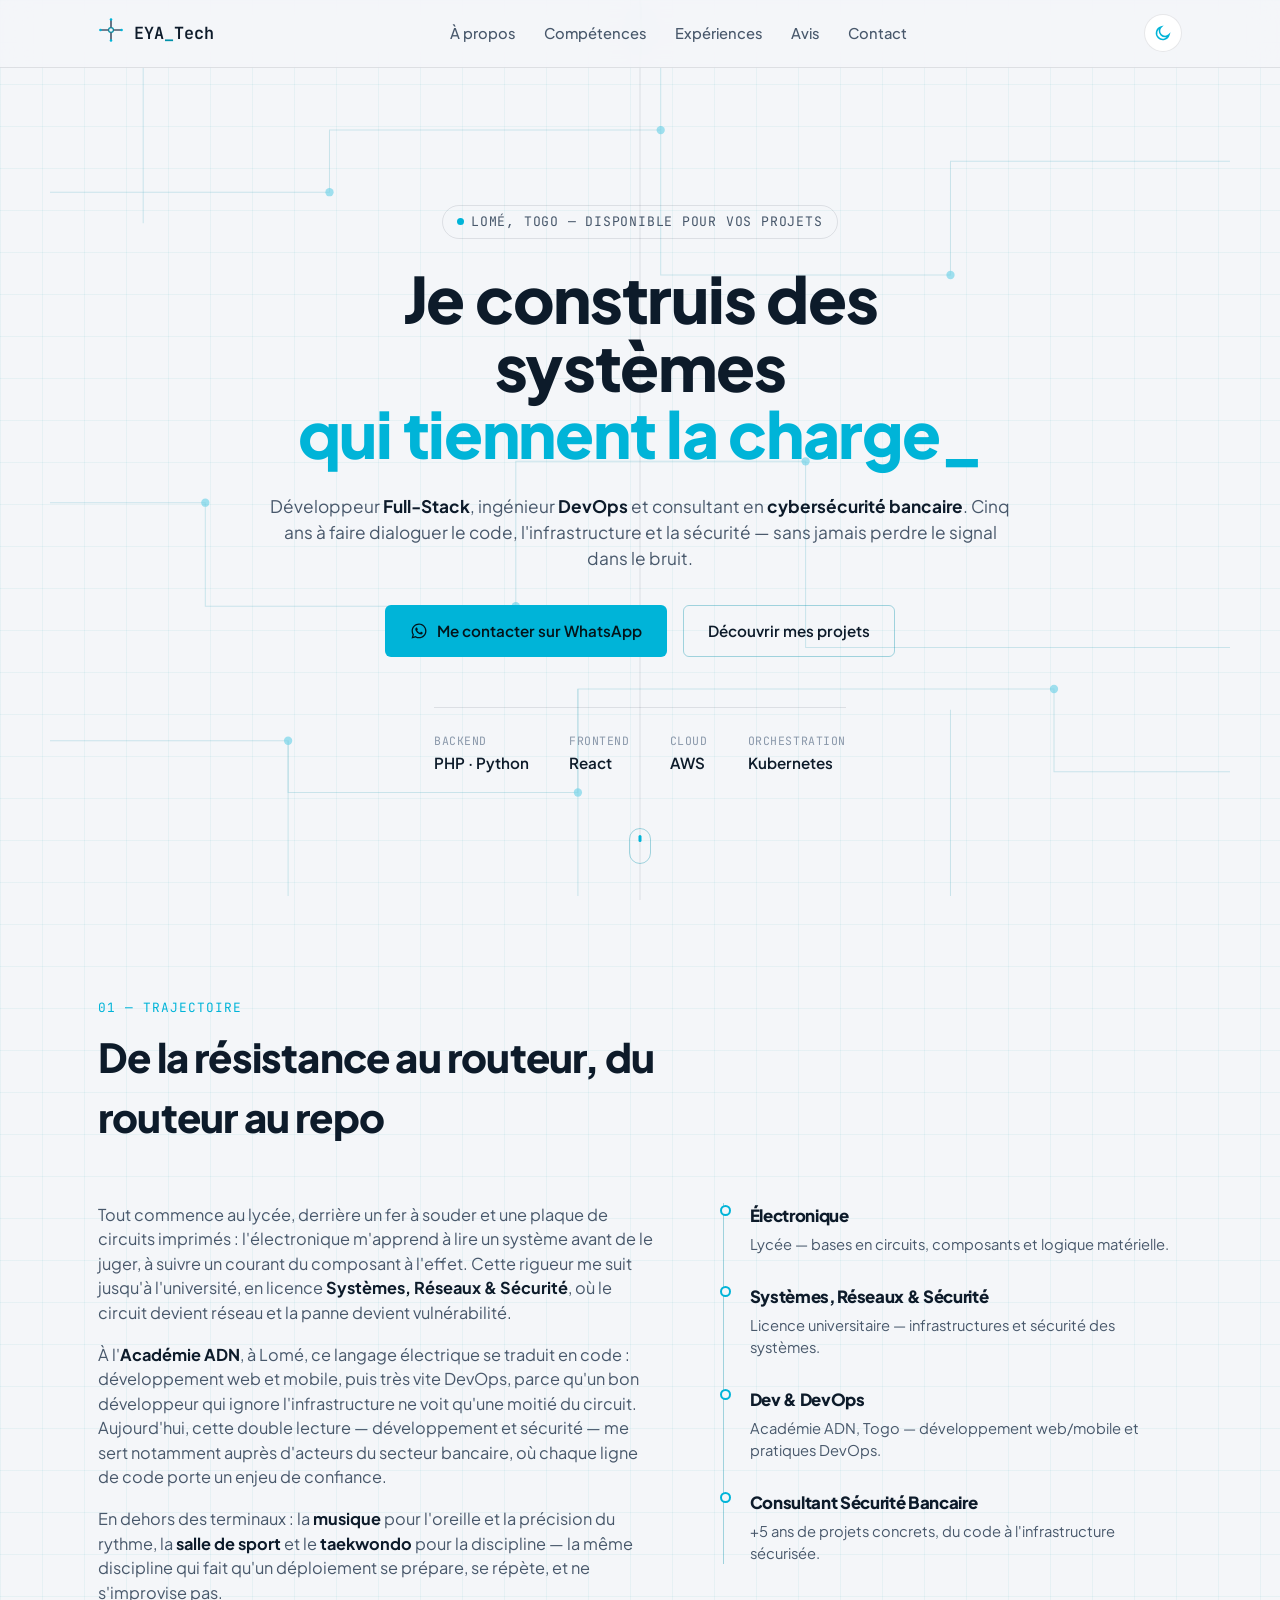
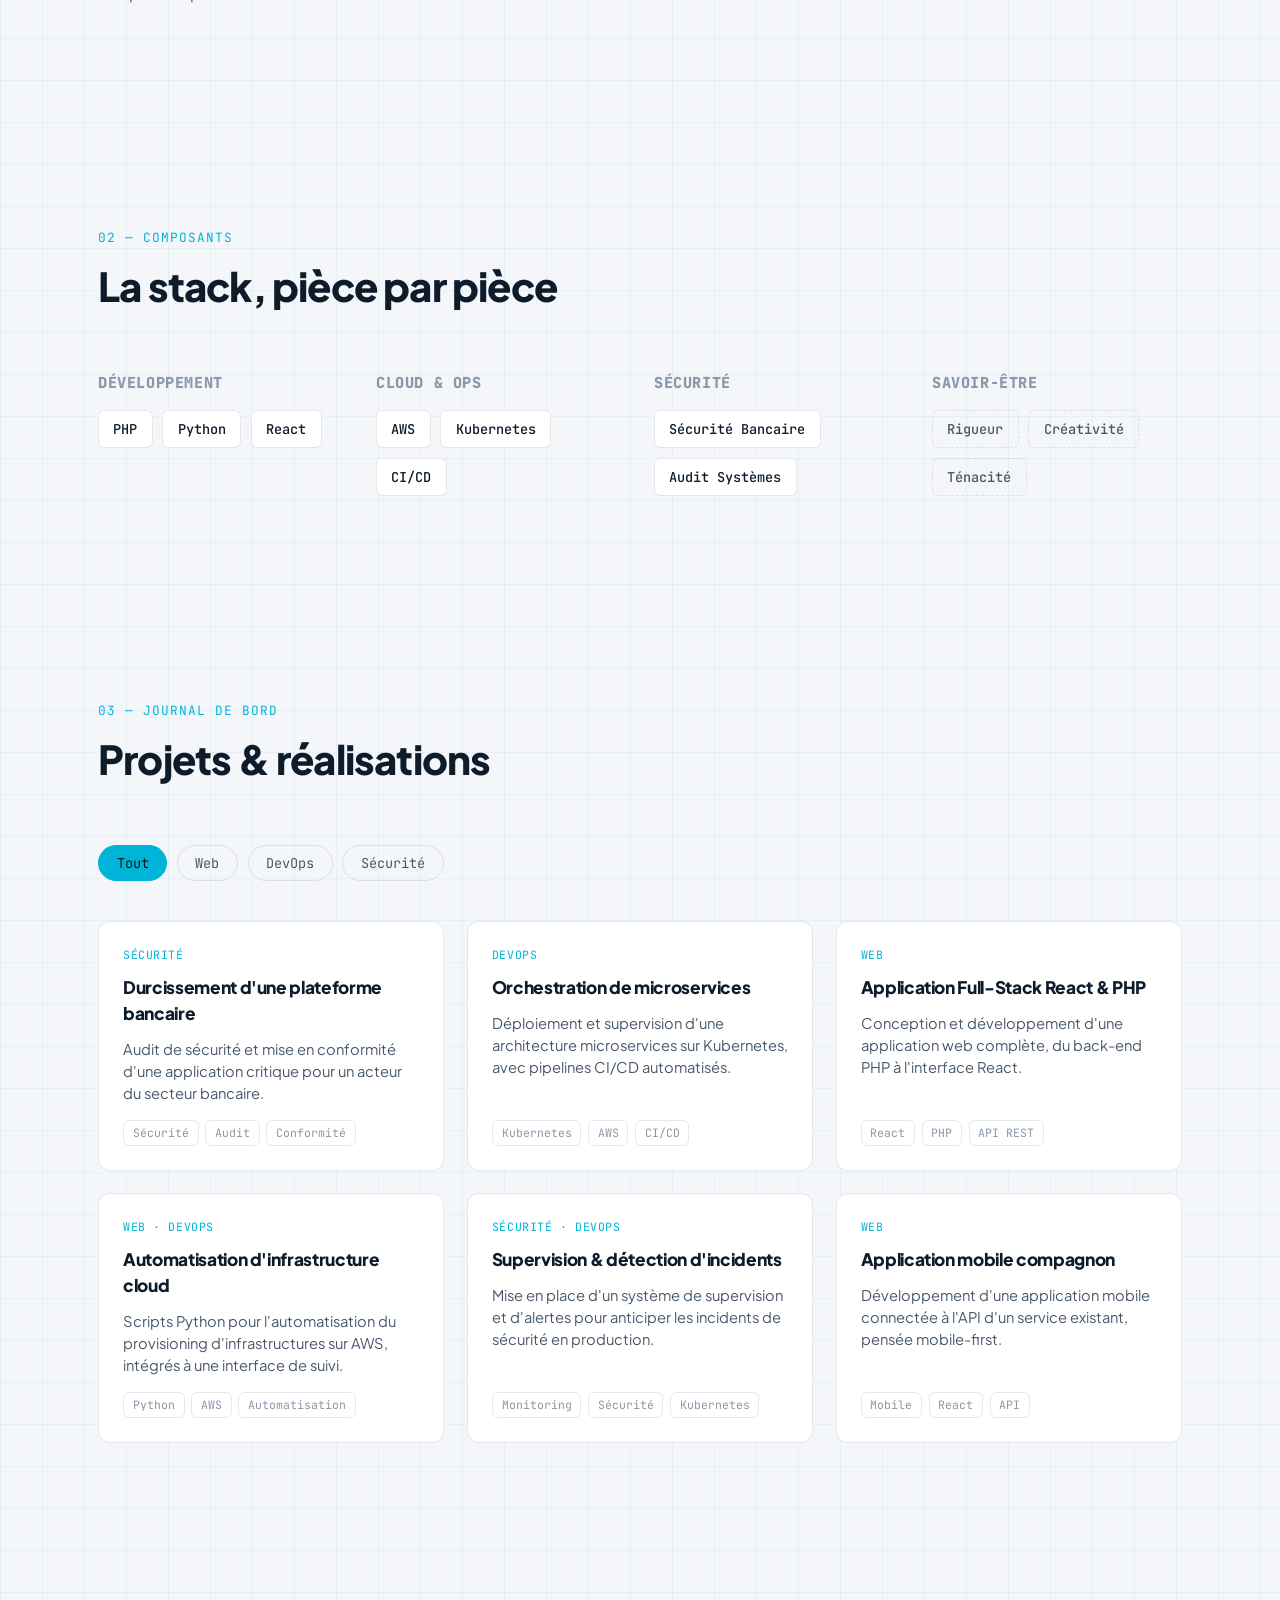
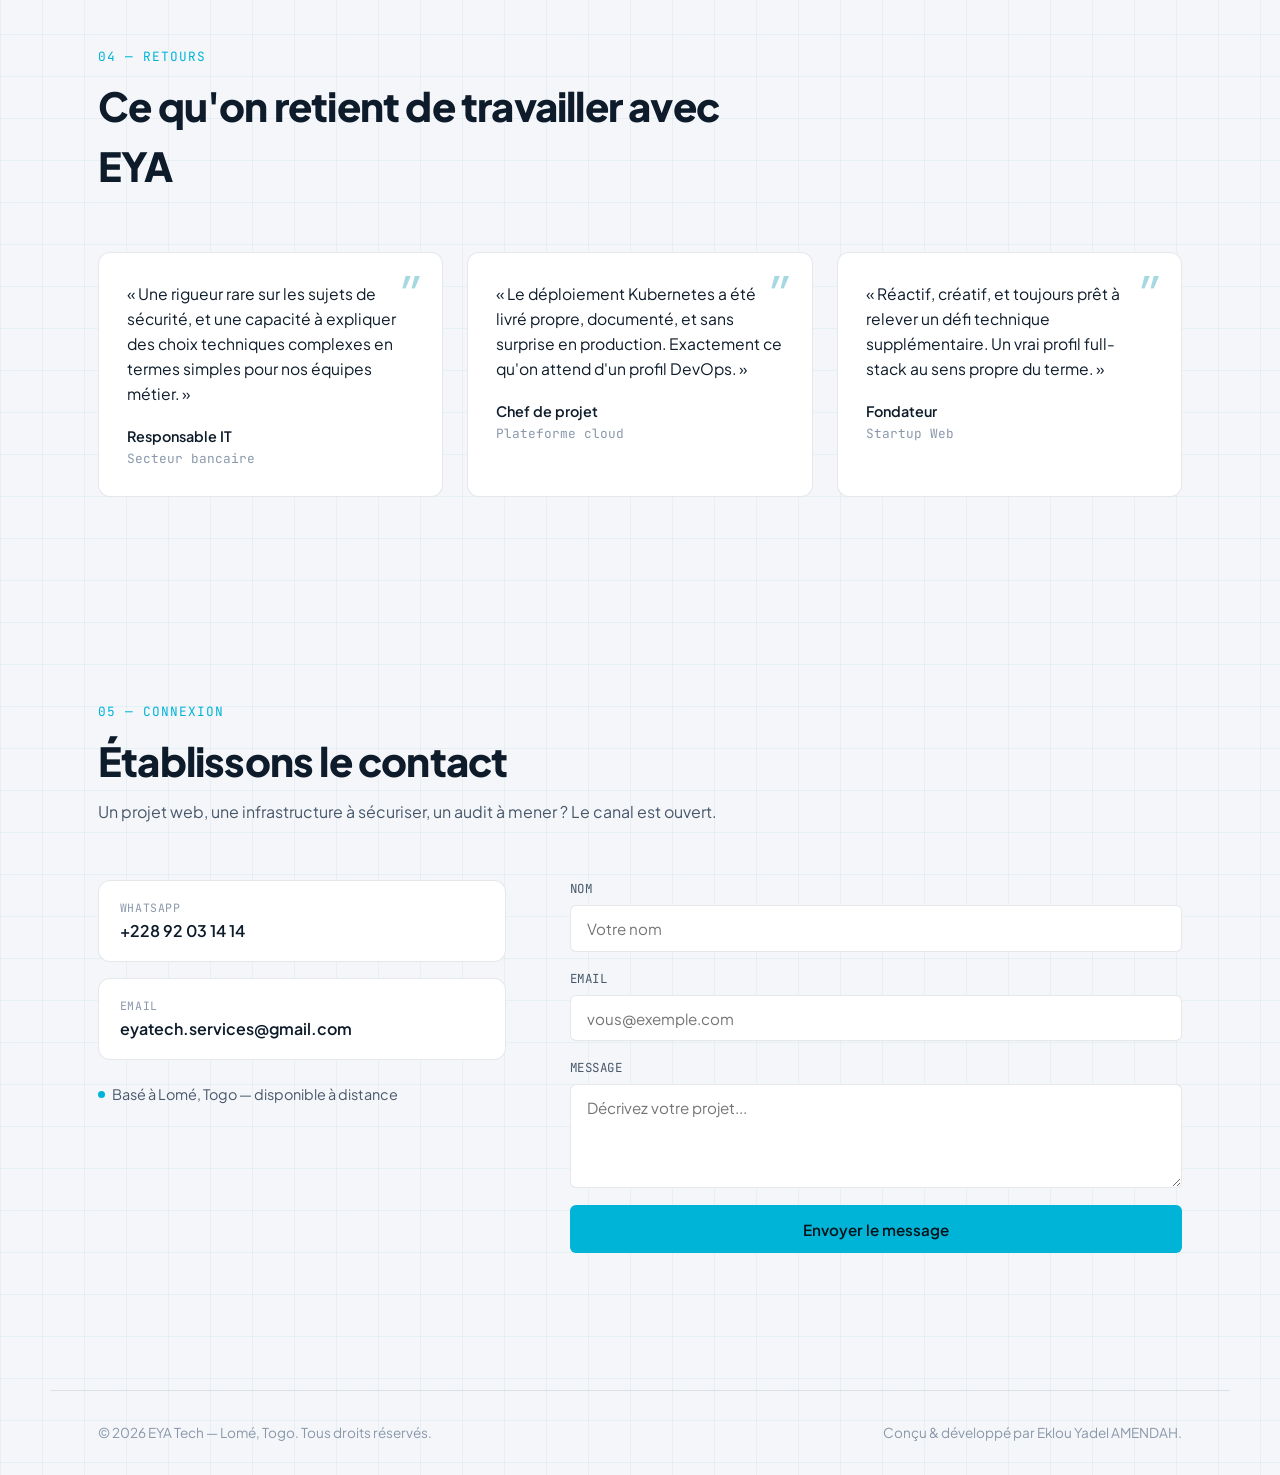
==== index.html @ 889423e0 "Add files via upload" ====
<!DOCTYPE html>
<html lang="fr">
<head>
<meta charset="UTF-8">
<meta name="viewport" content="width=device-width, initial-scale=1.0">
<title>EYA Tech — Eklou Yadel AMENDAH | Full-Stack, DevOps &amp; Cybersécurité</title>
<meta name="description" content="Portfolio d'Eklou Yadel AMENDAH (EYA Tech) — Développeur Full-Stack, ingénieur DevOps et consultant en cybersécurité bancaire basé à Lomé, Togo.">

<link rel="preconnect" href="https://fonts.googleapis.com">
<link rel="preconnect" href="https://fonts.gstatic.com" crossorigin>
<link href="https://fonts.googleapis.com/css2?family=Plus+Jakarta+Sans:wght@400;500;600;700;800&family=JetBrains+Mono:wght@400;500;600;700&display=swap" rel="stylesheet">

<link rel="stylesheet" href="style.css">
</head>
<body data-theme="dark">

<!-- Circuit trace spine that runs behind the whole page -->
<div class="pcb-spine" aria-hidden="true">
  <svg class="pcb-spine__svg" viewBox="0 0 100 4000" preserveAspectRatio="none">
    <path class="pcb-spine__path" d="M50,0 L50,4000" />
  </svg>
</div>

<header class="site-header" id="top">
  <div class="header-inner">
    <a href="#top" class="logo">
      <span class="logo__mark" aria-hidden="true">
        <svg viewBox="0 0 32 32" fill="none">
          <circle cx="16" cy="16" r="3" class="logo__pad"/>
          <path d="M16 3 V13 M16 19 V29 M3 16 H13 M19 16 H29" class="logo__trace" stroke-width="2"/>
          <circle cx="16" cy="3" r="1.6" class="logo__node"/>
          <circle cx="16" cy="29" r="1.6" class="logo__node"/>
          <circle cx="3" cy="16" r="1.6" class="logo__node"/>
          <circle cx="29" cy="16" r="1.6" class="logo__node"/>
        </svg>
      </span>
      <span class="logo__text">EYA<span class="logo__text--accent">_</span>Tech</span>
    </a>

    <nav class="main-nav" id="main-nav">
      <a href="#about" data-nav>À propos</a>
      <a href="#skills" data-nav>Compétences</a>
      <a href="#experience" data-nav>Expériences</a>
      <a href="#testimonials" data-nav>Avis</a>
      <a href="#contact" data-nav>Contact</a>
    </nav>

    <div class="header-actions">
      <button class="theme-toggle" id="theme-toggle" type="button" aria-label="Basculer le thème clair/sombre">
        <svg class="icon-sun" viewBox="0 0 24 24" fill="none" stroke="currentColor" stroke-width="2">
          <circle cx="12" cy="12" r="4.2"/>
          <path d="M12 2v3M12 19v3M4.2 4.2l2.1 2.1M17.7 17.7l2.1 2.1M2 12h3M19 12h3M4.2 19.8l2.1-2.1M17.7 6.3l2.1-2.1"/>
        </svg>
        <svg class="icon-moon" viewBox="0 0 24 24" fill="none" stroke="currentColor" stroke-width="2">
          <path d="M20 14.5A8.5 8.5 0 1 1 9.5 4a7 7 0 0 0 10.5 10.5Z"/>
        </svg>
      </button>
      <button class="nav-toggle" id="nav-toggle" type="button" aria-label="Ouvrir le menu" aria-expanded="false">
        <span></span><span></span><span></span>
      </button>
    </div>
  </div>
</header>

<main>

  <!-- HERO -->
  <section class="hero">
    <div class="hero__bg" aria-hidden="true">
      <svg class="hero__circuit" viewBox="0 0 1200 800" preserveAspectRatio="xMidYMid slice">
        <g class="hero__circuit-lines">
          <path d="M0,120 H300 V60 H620 V200 H900 V90 H1200" />
          <path d="M0,420 H180 V520 H480 V380 H760 V560 H1200" />
          <path d="M0,650 H260 V700 H540 V600 H1000 V680 H1200" />
          <path d="M120,0 V150 M620,0 V60 M900,800 V620 M260,800 V650 M540,800 V600" />
        </g>
        <g class="hero__circuit-nodes">
          <circle cx="300" cy="120" r="4"/>
          <circle cx="620" cy="60" r="4"/>
          <circle cx="900" cy="200" r="4"/>
          <circle cx="180" cy="420" r="4"/>
          <circle cx="480" cy="520" r="4"/>
          <circle cx="760" cy="380" r="4"/>
          <circle cx="260" cy="650" r="4"/>
          <circle cx="540" cy="700" r="4"/>
          <circle cx="1000" cy="600" r="4"/>
        </g>
      </svg>
    </div>

    <div class="hero__content">
      <p class="hero__eyebrow"><span class="pulse-dot"></span>Lomé, Togo — Disponible pour vos projets</p>
      <h1 class="hero__title">
        Je construis des systèmes
        <span class="hero__title-line">qui tiennent la charge<span class="hero__caret">_</span></span>
      </h1>
      <p class="hero__subtitle">
        Développeur <strong>Full-Stack</strong>, ingénieur <strong>DevOps</strong> et consultant en
        <strong>cybersécurité bancaire</strong>. Cinq ans à faire dialoguer le code, l'infrastructure
        et la sécurité — sans jamais perdre le signal dans le bruit.
      </p>
      <div class="hero__cta">
        <a href="https://wa.me/22892031414" target="_blank" rel="noopener" class="btn btn--primary">
          <svg viewBox="0 0 24 24" fill="currentColor" class="btn__icon"><path d="M12.04 2C6.58 2 2.13 6.45 2.13 11.91c0 1.75.46 3.45 1.32 4.95L2 22l5.29-1.4a9.9 9.9 0 0 0 4.75 1.21h.01c5.46 0 9.9-4.45 9.9-9.9 0-2.65-1.03-5.13-2.9-7C17.18 3.03 14.7 2 12.04 2Zm0 18.06a8.2 8.2 0 0 1-4.17-1.14l-.3-.18-3.14.83.84-3.06-.2-.31a8.15 8.15 0 0 1-1.26-4.35c0-4.51 3.68-8.19 8.2-8.19 2.19 0 4.25.85 5.8 2.4a8.13 8.13 0 0 1 2.4 5.8c0 4.52-3.68 8.2-8.17 8.2Zm4.48-6.13c-.24-.12-1.45-.72-1.68-.8-.22-.08-.39-.12-.55.12-.16.24-.63.8-.78.97-.14.16-.28.18-.53.06-.24-.12-1.03-.38-1.96-1.21-.72-.65-1.21-1.44-1.35-1.68-.14-.24-.01-.37.11-.49.11-.11.24-.28.36-.42.12-.14.16-.24.24-.4.08-.16.04-.3-.02-.42-.06-.12-.55-1.33-.76-1.82-.2-.48-.4-.42-.55-.42-.14 0-.3-.02-.46-.02s-.42.06-.64.3c-.22.24-.85.83-.85 2.03 0 1.2.87 2.36.99 2.52.12.16 1.72 2.63 4.17 3.69.58.25 1.04.4 1.39.51.59.19 1.12.16 1.54.1.47-.07 1.45-.59 1.65-1.16.2-.57.2-1.06.14-1.16-.06-.1-.22-.16-.46-.28Z"/></svg>
          Me contacter sur WhatsApp
        </a>
        <a href="#experience" class="btn btn--ghost">Découvrir mes projets</a>
      </div>

      <dl class="hero__stack" aria-label="Stack technique principale">
        <div><dt>Backend</dt><dd>PHP · Python</dd></div>
        <div><dt>Frontend</dt><dd>React</dd></div>
        <div><dt>Cloud</dt><dd>AWS</dd></div>
        <div><dt>Orchestration</dt><dd>Kubernetes</dd></div>
      </dl>
    </div>

    <a href="#about" class="scroll-cue" aria-label="Défiler vers la suite">
      <span></span>
    </a>
  </section>

  <!-- ABOUT -->
  <section class="about" id="about">
    <div class="section-head">
      <p class="section-eyebrow">01 — Trajectoire</p>
      <h2 class="section-title">De la résistance au routeur, du routeur au repo</h2>
    </div>

    <div class="about__grid">
      <div class="about__story">
        <p>
          Tout commence au lycée, derrière un fer à souder et une plaque de circuits imprimés :
          l'électronique m'apprend à lire un système avant de le juger, à suivre un courant du composant
          à l'effet. Cette rigueur me suit jusqu'à l'université, en licence <strong>Systèmes, Réseaux &amp; Sécurité</strong>,
          où le circuit devient réseau et la panne devient vulnérabilité.
        </p>
        <p>
          À l'<strong>Académie ADN</strong>, à Lomé, ce langage électrique se traduit en code : développement web
          et mobile, puis très vite DevOps, parce qu'un bon développeur qui ignore l'infrastructure ne
          voit qu'une moitié du circuit. Aujourd'hui, cette double lecture — développement et sécurité —
          me sert notamment auprès d'acteurs du secteur bancaire, où chaque ligne de code porte un enjeu
          de confiance.
        </p>
        <p>
          En dehors des terminaux : la <strong>musique</strong> pour l'oreille et la précision du rythme,
          la <strong>salle de sport</strong> et le <strong>taekwondo</strong> pour la discipline — la même
          discipline qui fait qu'un déploiement se prépare, se répète, et ne s'improvise pas.
        </p>
      </div>

      <ul class="about__timeline" aria-label="Parcours résumé">
        <li>
          <span class="about__timeline-node"></span>
          <h3>Électronique</h3>
          <p>Lycée — bases en circuits, composants et logique matérielle.</p>
        </li>
        <li>
          <span class="about__timeline-node"></span>
          <h3>Systèmes, Réseaux &amp; Sécurité</h3>
          <p>Licence universitaire — infrastructures et sécurité des systèmes.</p>
        </li>
        <li>
          <span class="about__timeline-node"></span>
          <h3>Dev &amp; DevOps</h3>
          <p>Académie ADN, Togo — développement web/mobile et pratiques DevOps.</p>
        </li>
        <li>
          <span class="about__timeline-node"></span>
          <h3>Consultant Sécurité Bancaire</h3>
          <p>+5 ans de projets concrets, du code à l'infrastructure sécurisée.</p>
        </li>
      </ul>
    </div>
  </section>

  <!-- SKILLS -->
  <section class="skills" id="skills">
    <div class="section-head">
      <p class="section-eyebrow">02 — Composants</p>
      <h2 class="section-title">La stack, pièce par pièce</h2>
    </div>

    <div class="skills__groups">
      <div class="skills__group">
        <h3>Développement</h3>
        <div class="badge-row">
          <span class="badge" data-badge="PHP">PHP</span>
          <span class="badge" data-badge="Python">Python</span>
          <span class="badge" data-badge="React">React</span>
        </div>
      </div>
      <div class="skills__group">
        <h3>Cloud &amp; Ops</h3>
        <div class="badge-row">
          <span class="badge" data-badge="AWS">AWS</span>
          <span class="badge" data-badge="K8s">Kubernetes</span>
          <span class="badge" data-badge="CI/CD">CI/CD</span>
        </div>
      </div>
      <div class="skills__group">
        <h3>Sécurité</h3>
        <div class="badge-row">
          <span class="badge" data-badge="Sec">Sécurité Bancaire</span>
          <span class="badge" data-badge="Audit">Audit Systèmes</span>
        </div>
      </div>
      <div class="skills__group">
        <h3>Savoir-être</h3>
        <div class="badge-row">
          <span class="badge badge--soft">Rigueur</span>
          <span class="badge badge--soft">Créativité</span>
          <span class="badge badge--soft">Ténacité</span>
        </div>
      </div>
    </div>
  </section>

  <!-- EXPERIENCE -->
  <section class="experience" id="experience">
    <div class="section-head">
      <p class="section-eyebrow">03 — Journal de bord</p>
      <h2 class="section-title">Projets &amp; réalisations</h2>
    </div>

    <div class="filters" id="filters" role="tablist" aria-label="Filtrer les projets">
      <button class="filter-btn is-active" data-filter="all" role="tab" aria-selected="true">Tout</button>
      <button class="filter-btn" data-filter="web" role="tab" aria-selected="false">Web</button>
      <button class="filter-btn" data-filter="devops" role="tab" aria-selected="false">DevOps</button>
      <button class="filter-btn" data-filter="securite" role="tab" aria-selected="false">Sécurité</button>
    </div>

    <div class="project-grid" id="project-grid">
      <article class="project-card" data-category="securite">
        <div class="project-card__tag">Sécurité</div>
        <h3>Durcissement d'une plateforme bancaire</h3>
        <p>Audit de sécurité et mise en conformité d'une application critique pour un acteur du secteur bancaire.</p>
        <ul class="project-card__meta"><li>Sécurité</li><li>Audit</li><li>Conformité</li></ul>
      </article>
      <article class="project-card" data-category="devops">
        <div class="project-card__tag">DevOps</div>
        <h3>Orchestration de microservices</h3>
        <p>Déploiement et supervision d'une architecture microservices sur Kubernetes, avec pipelines CI/CD automatisés.</p>
        <ul class="project-card__meta"><li>Kubernetes</li><li>AWS</li><li>CI/CD</li></ul>
      </article>
      <article class="project-card" data-category="web">
        <div class="project-card__tag">Web</div>
        <h3>Application Full-Stack React &amp; PHP</h3>
        <p>Conception et développement d'une application web complète, du back-end PHP à l'interface React.</p>
        <ul class="project-card__meta"><li>React</li><li>PHP</li><li>API REST</li></ul>
      </article>
      <article class="project-card" data-category="web devops">
        <div class="project-card__tag">Web · DevOps</div>
        <h3>Automatisation d'infrastructure cloud</h3>
        <p>Scripts Python pour l'automatisation du provisioning d'infrastructures sur AWS, intégrés à une interface de suivi.</p>
        <ul class="project-card__meta"><li>Python</li><li>AWS</li><li>Automatisation</li></ul>
      </article>
      <article class="project-card" data-category="securite devops">
        <div class="project-card__tag">Sécurité · DevOps</div>
        <h3>Supervision &amp; détection d'incidents</h3>
        <p>Mise en place d'un système de supervision et d'alertes pour anticiper les incidents de sécurité en production.</p>
        <ul class="project-card__meta"><li>Monitoring</li><li>Sécurité</li><li>Kubernetes</li></ul>
      </article>
      <article class="project-card" data-category="web">
        <div class="project-card__tag">Web</div>
        <h3>Application mobile compagnon</h3>
        <p>Développement d'une application mobile connectée à l'API d'un service existant, pensée mobile-first.</p>
        <ul class="project-card__meta"><li>Mobile</li><li>React</li><li>API</li></ul>
      </article>
    </div>
  </section>

  <!-- TESTIMONIALS -->
  <section class="testimonials" id="testimonials">
    <div class="section-head">
      <p class="section-eyebrow">04 — Retours</p>
      <h2 class="section-title">Ce qu'on retient de travailler avec EYA</h2>
    </div>

    <div class="testimonial-grid">
      <blockquote class="testimonial-card">
        <p>« Une rigueur rare sur les sujets de sécurité, et une capacité à expliquer des choix techniques
        complexes en termes simples pour nos équipes métier. »</p>
        <footer><span class="testimonial-card__name">Responsable IT</span><span class="testimonial-card__role">Secteur bancaire</span></footer>
      </blockquote>
      <blockquote class="testimonial-card">
        <p>« Le déploiement Kubernetes a été livré propre, documenté, et sans surprise en production.
        Exactement ce qu'on attend d'un profil DevOps. »</p>
        <footer><span class="testimonial-card__name">Chef de projet</span><span class="testimonial-card__role">Plateforme cloud</span></footer>
      </blockquote>
      <blockquote class="testimonial-card">
        <p>« Réactif, créatif, et toujours prêt à relever un défi technique supplémentaire.
        Un vrai profil full-stack au sens propre du terme. »</p>
        <footer><span class="testimonial-card__name">Fondateur</span><span class="testimonial-card__role">Startup Web</span></footer>
      </blockquote>
    </div>
  </section>

  <!-- CONTACT -->
  <section class="contact" id="contact">
    <div class="contact__inner">
      <div class="section-head">
        <p class="section-eyebrow">05 — Connexion</p>
        <h2 class="section-title">Établissons le contact</h2>
        <p class="contact__lead">
          Un projet web, une infrastructure à sécuriser, un audit à mener ? Le canal est ouvert.
        </p>
      </div>

      <div class="contact__grid">
        <div class="contact__direct">
          <a href="https://wa.me/22892031414" target="_blank" rel="noopener" class="contact__link">
            <span class="contact__link-label">WhatsApp</span>
            <span class="contact__link-value">+228 92 03 14 14</span>
          </a>
          <a href="mailto:eyatech.services@gmail.com" class="contact__link">
            <span class="contact__link-label">Email</span>
            <span class="contact__link-value">eyatech.services@gmail.com</span>
          </a>
          <p class="contact__location">
            <span class="pulse-dot"></span> Basé à Lomé, Togo — disponible à distance
          </p>
        </div>

        <form class="contact__form" id="contact-form">
          <div class="form-row">
            <label for="name">Nom</label>
            <input type="text" id="name" name="name" placeholder="Votre nom" required>
          </div>
          <div class="form-row">
            <label for="email">Email</label>
            <input type="email" id="email" name="email" placeholder="vous@exemple.com" required>
          </div>
          <div class="form-row">
            <label for="message">Message</label>
            <textarea id="message" name="message" rows="4" placeholder="Décrivez votre projet..." required></textarea>
          </div>
          <button type="submit" class="btn btn--primary btn--block">Envoyer le message</button>
          <p class="form-note" id="form-note" role="status" aria-live="polite"></p>
        </form>
      </div>
    </div>
  </section>

</main>

<footer class="site-footer">
  <p>© <span id="year"></span> EYA Tech — Lomé, Togo. Tous droits réservés.</p>
  <p class="site-footer__credits">Conçu &amp; développé par Eklou Yadel AMENDAH.</p>
</footer>

<script src="script.js"></script>
</body>
</html>
---- style.css ----
/* ============================================================
   EYA TECH — Design tokens
   ============================================================ */
:root {
  --font-display: 'Plus Jakarta Sans', sans-serif;
  --font-mono: 'JetBrains Mono', monospace;

  --radius-s: 6px;
  --radius-m: 12px;
  --radius-l: 20px;

  --ease: cubic-bezier(.16, .8, .28, 1);
  --dur-fast: .18s;
  --dur-med: .4s;

  --container: 1180px;
  --pad: clamp(1.25rem, 4vw, 3rem);
}

/* Dark theme (default) */
body[data-theme="dark"] {
  --bg: #0B0F17;
  --bg-elevated: #10151F;
  --bg-elevated-2: #151B27;
  --ink: #E8EDF4;
  --ink-dim: #8B96A8;
  --ink-faint: #58657A;
  --accent: #00E5FF;
  --accent-2: #00F5D4;
  --warn: #FF5A36;
  --line: rgba(232, 237, 244, 0.09);
  --line-strong: rgba(0, 229, 255, 0.28);
  --shadow: 0 20px 60px rgba(0, 0, 0, 0.45);
  --grid-line: rgba(0, 229, 255, 0.05);
}

/* Light theme */
body[data-theme="light"] {
  --bg: #F4F6F9;
  --bg-elevated: #FFFFFF;
  --bg-elevated-2: #EDF1F6;
  --ink: #0D1B2A;
  --ink-dim: #48586B;
  --ink-faint: #8A98AA;
  --accent: #0090A8;
  --accent-2: #00B4D8;
  --warn: #E24E2F;
  --line: rgba(13, 27, 42, 0.10);
  --line-strong: rgba(0, 144, 168, 0.35);
  --shadow: 0 20px 50px rgba(13, 27, 42, 0.08);
  --grid-line: rgba(0, 144, 168, 0.06);
}

*,
*::before,
*::after {
  box-sizing: border-box;
}

html {
  scroll-behavior: smooth;
}

@media (prefers-reduced-motion: reduce) {
  html {
    scroll-behavior: auto;
  }

  *,
  *::before,
  *::after {
    animation-duration: .001ms !important;
    animation-iteration-count: 1 !important;
    transition-duration: .001ms !important;
    scroll-behavior: auto !important;
  }
}

body {
  margin: 0;
  background:
    linear-gradient(var(--grid-line) 1px, transparent 1px) 0 0 / 100% 42px,
    linear-gradient(90deg, var(--grid-line) 1px, transparent 1px) 0 0 / 42px 100%,
    var(--bg);
  color: var(--ink);
  font-family: var(--font-display);
  line-height: 1.5;
  -webkit-font-smoothing: antialiased;
  transition: background-color var(--dur-med) var(--ease), color var(--dur-med) var(--ease);
  overflow-x: hidden;
}

h1,
h2,
h3 {
  margin: 0;
  font-family: var(--font-display);
  font-weight: 800;
  letter-spacing: -0.02em;
}

p {
  margin: 0;
}

a {
  color: inherit;
  text-decoration: none;
}

ul {
  list-style: none;
  margin: 0;
  padding: 0;
}

button {
  font-family: inherit;
  cursor: pointer;
}

:focus-visible {
  outline: 2px solid var(--accent);
  outline-offset: 3px;
}

.mono {
  font-family: var(--font-mono);
}

/* ============================================================
   PCB spine — signature element: a circuit trace running the
   full height of the page, connecting every section like a
   motherboard trunk line. Pulses with a traveling current.
   ============================================================ */
.pcb-spine {
  position: absolute;
  top: 0;
  left: 0;
  right: 0;
  height: 100%;
  pointer-events: none;
  z-index: 0;
}

.pcb-spine__svg {
  width: 100%;
  height: 100%;
  display: block;
}

.pcb-spine__path {
  fill: none;
  stroke: var(--line);
  stroke-width: 1;
  vector-effect: non-scaling-stroke;
}

.pcb-spine::after {
  content: "";
  position: absolute;
  left: 50%;
  top: 0;
  width: 2px;
  height: 60px;
  background: linear-gradient(180deg, transparent, var(--accent), transparent);
  filter: drop-shadow(0 0 8px var(--accent));
  animation: pcb-pulse 7s linear infinite;
  opacity: .55;
}

@keyframes pcb-pulse {
  0% {
    transform: translate(-50%, -60px);
  }

  100% {
    transform: translate(-50%, 100vh);
  }
}

.pulse-dot {
  display: inline-block;
  width: 7px;
  height: 7px;
  border-radius: 50%;
  background: var(--accent-2);
  box-shadow: 0 0 0 0 rgba(0, 245, 212, .5);
  animation: pulse-ring 2.4s var(--ease) infinite;
  margin-right: .5em;
}

@keyframes pulse-ring {
  0% {
    box-shadow: 0 0 0 0 rgba(0, 245, 212, .45);
  }

  70% {
    box-shadow: 0 0 0 8px rgba(0, 245, 212, 0);
  }

  100% {
    box-shadow: 0 0 0 0 rgba(0, 245, 212, 0);
  }
}

/* ============================================================
   Header
   ============================================================ */
.site-header {
  position: sticky;
  top: 0;
  z-index: 50;
  background: color-mix(in srgb, var(--bg) 82%, transparent);
  backdrop-filter: blur(14px);
  border-bottom: 1px solid var(--line);
}

.header-inner {
  max-width: var(--container);
  margin: 0 auto;
  padding: 0.9rem var(--pad);
  display: flex;
  align-items: center;
  justify-content: space-between;
  gap: 1rem;
}

.logo {
  display: flex;
  align-items: center;
  gap: .6rem;
  font-family: var(--font-mono);
  font-weight: 600;
  font-size: 1.05rem;
}

.logo__mark svg {
  width: 26px;
  height: 26px;
}

.logo__trace {
  stroke: var(--ink-dim);
}

.logo__pad {
  fill: none;
  stroke: var(--accent);
  stroke-width: 1.5;
}

.logo__node {
  fill: var(--accent-2);
}

.logo__text--accent {
  color: var(--accent);
}

.main-nav {
  display: flex;
  gap: 1.75rem;
}

.main-nav a {
  font-size: .92rem;
  color: var(--ink-dim);
  font-weight: 500;
  position: relative;
  padding: .25rem 0;
  transition: color var(--dur-fast) var(--ease);
}

.main-nav a::after {
  content: "";
  position: absolute;
  left: 0;
  bottom: -2px;
  width: 0;
  height: 1px;
  background: var(--accent-2);
  transition: width var(--dur-fast) var(--ease);
}

.main-nav a:hover {
  color: var(--ink);
}

.main-nav a:hover::after {
  width: 100%;
}

.header-actions {
  display: flex;
  align-items: center;
  gap: .75rem;
}

.theme-toggle {
  width: 38px;
  height: 38px;
  border-radius: 50%;
  background: var(--bg-elevated);
  border: 1px solid var(--line);
  display: flex;
  align-items: center;
  justify-content: center;
  color: var(--accent-2);
  transition: border-color var(--dur-fast) var(--ease), transform var(--dur-fast) var(--ease);
}

.theme-toggle:hover {
  border-color: var(--line-strong);
  transform: rotate(-12deg);
}

.theme-toggle svg {
  width: 18px;
  height: 18px;
}

.icon-moon {
  display: none;
}

body[data-theme="light"] .icon-sun {
  display: none;
}

body[data-theme="light"] .icon-moon {
  display: block;
}

.nav-toggle {
  display: none;
  flex-direction: column;
  gap: 5px;
  width: 38px;
  height: 38px;
  align-items: center;
  justify-content: center;
  background: none;
  border: 1px solid var(--line);
  border-radius: var(--radius-s);
}

.nav-toggle span {
  width: 18px;
  height: 2px;
  background: var(--ink);
  transition: transform var(--dur-fast) var(--ease), opacity var(--dur-fast) var(--ease);
}

.nav-toggle.is-open span:nth-child(1) {
  transform: translateY(7px) rotate(45deg);
}

.nav-toggle.is-open span:nth-child(2) {
  opacity: 0;
}

.nav-toggle.is-open span:nth-child(3) {
  transform: translateY(-7px) rotate(-45deg);
}

/* ============================================================
   Hero
   ============================================================ */
.hero {
  position: relative;
  min-height: 92vh;
  display: flex;
  flex-direction: column;
  align-items: center;
  justify-content: center;
  padding: 6rem var(--pad) 4rem;
  text-align: center;
  overflow: hidden;
}

.hero__bg {
  position: absolute;
  inset: 0;
  z-index: 0;
}

.hero__circuit {
  width: 100%;
  height: 100%;
  opacity: .5;
}

.hero__circuit-lines path {
  fill: none;
  stroke: var(--line-strong);
  stroke-width: 1;
}

.hero__circuit-nodes circle {
  fill: var(--accent-2);
  opacity: .7;
}

.hero__circuit-nodes circle {
  animation: node-glow 3.4s ease-in-out infinite;
}

.hero__circuit-nodes circle:nth-child(odd) {
  animation-delay: 1.1s;
}

.hero__circuit-nodes circle:nth-child(3n) {
  animation-delay: 2.1s;
}

@keyframes node-glow {

  0%,
  100% {
    opacity: .35;
  }

  50% {
    opacity: 1;
    filter: drop-shadow(0 0 6px var(--accent-2));
  }
}

.hero__content {
  position: relative;
  z-index: 1;
  max-width: 760px;
  display: flex;
  flex-direction: column;
  align-items: center;
  gap: 1.6rem;
}

.hero__eyebrow {
  font-family: var(--font-mono);
  font-size: .82rem;
  letter-spacing: .06em;
  color: var(--ink-dim);
  text-transform: uppercase;
  display: flex;
  align-items: center;
  border: 1px solid var(--line);
  padding: .4rem .9rem;
  border-radius: 999px;
}

.hero__title {
  font-size: clamp(2.3rem, 5.5vw, 4rem);
  line-height: 1.06;
}

.hero__title-line {
  display: block;
  color: var(--accent-2);
}

.hero__caret {
  animation: blink 1.1s step-end infinite;
}

@keyframes blink {
  50% {
    opacity: 0;
  }
}

.hero__subtitle {
  color: var(--ink-dim);
  font-size: 1.08rem;
  max-width: 58ch;
}

.hero__subtitle strong {
  color: var(--ink);
}

.hero__cta {
  display: flex;
  gap: 1rem;
  flex-wrap: wrap;
  justify-content: center;
  margin-top: .5rem;
}

.btn {
  display: inline-flex;
  align-items: center;
  gap: .55rem;
  padding: .85rem 1.5rem;
  border-radius: var(--radius-s);
  font-weight: 600;
  font-size: .95rem;
  border: 1px solid transparent;
  transition: transform var(--dur-fast) var(--ease), box-shadow var(--dur-fast) var(--ease), background var(--dur-fast) var(--ease), border-color var(--dur-fast) var(--ease);
}

.btn__icon {
  width: 18px;
  height: 18px;
}

.btn--primary {
  background: var(--accent-2);
  color: #04141A;
  box-shadow: 0 0 0 0 rgba(0, 245, 212, .4);
}

.btn--primary:hover {
  transform: translateY(-2px);
  box-shadow: 0 10px 30px rgba(0, 245, 212, .25);
}

.btn--ghost {
  border-color: var(--line-strong);
  color: var(--ink);
}

.btn--ghost:hover {
  border-color: var(--accent-2);
  background: color-mix(in srgb, var(--accent-2) 8%, transparent);
}

.btn--block {
  width: 100%;
  justify-content: center;
}

.hero__stack {
  display: flex;
  gap: clamp(1rem, 4vw, 2.5rem);
  flex-wrap: wrap;
  justify-content: center;
  margin-top: 1.5rem;
  padding-top: 1.5rem;
  border-top: 1px solid var(--line);
}

.hero__stack div {
  text-align: left;
}

.hero__stack dt {
  font-family: var(--font-mono);
  font-size: .72rem;
  color: var(--ink-faint);
  text-transform: uppercase;
  letter-spacing: .05em;
}

.hero__stack dd {
  margin: .2rem 0 0;
  font-weight: 600;
  font-size: .95rem;
}

.scroll-cue {
  position: absolute;
  bottom: 2rem;
  left: 50%;
  transform: translateX(-50%);
  width: 22px;
  height: 36px;
  border: 1px solid var(--line-strong);
  border-radius: 12px;
  z-index: 1;
}

.scroll-cue span {
  position: absolute;
  top: 6px;
  left: 50%;
  transform: translateX(-50%);
  width: 3px;
  height: 7px;
  border-radius: 2px;
  background: var(--accent-2);
  animation: scroll-cue 1.8s var(--ease) infinite;
}

@keyframes scroll-cue {
  0% {
    opacity: 1;
    top: 6px;
  }

  70% {
    opacity: 0;
    top: 16px;
  }

  100% {
    opacity: 0;
    top: 6px;
  }
}

/* ============================================================
   Shared section layout
   ============================================================ */
main>section {
  position: relative;
  z-index: 1;
  max-width: var(--container);
  margin: 0 auto;
  padding: clamp(4rem, 8vw, 7rem) var(--pad);
}

.section-head {
  margin-bottom: clamp(2rem, 5vw, 3.5rem);
  max-width: 640px;
}

.section-eyebrow {
  font-family: var(--font-mono);
  font-size: .8rem;
  color: var(--accent-2);
  letter-spacing: .08em;
  text-transform: uppercase;
  margin-bottom: .6rem;
}

.section-title {
  font-size: clamp(1.7rem, 3.4vw, 2.5rem);
}

/* ============================================================
   About
   ============================================================ */
.about__grid {
  display: grid;
  grid-template-columns: 1.1fr .9fr;
  gap: clamp(2rem, 5vw, 4rem);
  align-items: start;
}

.about__story p {
  color: var(--ink-dim);
  margin-bottom: 1.1rem;
  font-size: 1.02rem;
}

.about__story strong {
  color: var(--ink);
}

.about__timeline {
  position: relative;
  padding-left: 1.6rem;
  border-left: 1px solid var(--line-strong);
  display: flex;
  flex-direction: column;
  gap: 1.8rem;
}

.about__timeline li {
  position: relative;
}

.about__timeline-node {
  position: absolute;
  left: -1.86rem;
  top: .15rem;
  width: 11px;
  height: 11px;
  border-radius: 50%;
  background: var(--bg);
  border: 2px solid var(--accent-2);
}

.about__timeline h3 {
  font-size: 1.05rem;
  margin-bottom: .3rem;
}

.about__timeline p {
  color: var(--ink-dim);
  font-size: .92rem;
}

/* ============================================================
   Skills
   ============================================================ */
.skills__groups {
  display: grid;
  grid-template-columns: repeat(auto-fit, minmax(220px, 1fr));
  gap: 1.75rem;
}

.skills__group h3 {
  font-size: .95rem;
  font-family: var(--font-mono);
  color: var(--ink-faint);
  text-transform: uppercase;
  letter-spacing: .04em;
  margin-bottom: .9rem;
}

.badge-row {
  display: flex;
  flex-wrap: wrap;
  gap: .6rem;
}

.badge {
  font-family: var(--font-mono);
  font-size: .85rem;
  font-weight: 500;
  padding: .5rem .9rem;
  border-radius: var(--radius-s);
  background: var(--bg-elevated);
  border: 1px solid var(--line);
  color: var(--ink);
  transition: border-color var(--dur-fast) var(--ease), transform var(--dur-fast) var(--ease);
}

.badge:hover {
  border-color: var(--accent-2);
  transform: translateY(-2px);
}

.badge--soft {
  background: transparent;
  border-style: dashed;
  color: var(--ink-dim);
}

/* ============================================================
   Experience / filters / cards
   ============================================================ */
.filters {
  display: flex;
  flex-wrap: wrap;
  gap: .6rem;
  margin-bottom: 2.5rem;
}

.filter-btn {
  font-family: var(--font-mono);
  font-size: .85rem;
  padding: .5rem 1.1rem;
  border-radius: 999px;
  background: transparent;
  border: 1px solid var(--line);
  color: var(--ink-dim);
  transition: all var(--dur-fast) var(--ease);
}

.filter-btn:hover {
  color: var(--ink);
  border-color: var(--line-strong);
}

.filter-btn.is-active {
  background: var(--accent-2);
  color: #04141A;
  border-color: var(--accent-2);
}

.project-grid {
  display: grid;
  grid-template-columns: repeat(auto-fill, minmax(280px, 1fr));
  gap: 1.4rem;
}

.project-card {
  background: var(--bg-elevated);
  border: 1px solid var(--line);
  border-radius: var(--radius-m);
  padding: 1.5rem;
  display: flex;
  flex-direction: column;
  gap: .7rem;
  transition: transform var(--dur-fast) var(--ease), border-color var(--dur-fast) var(--ease), box-shadow var(--dur-fast) var(--ease);
}

.project-card:hover {
  transform: translateY(-4px);
  border-color: var(--line-strong);
  box-shadow: var(--shadow);
}

.project-card__tag {
  font-family: var(--font-mono);
  font-size: .72rem;
  color: var(--accent-2);
  text-transform: uppercase;
  letter-spacing: .05em;
}

.project-card h3 {
  font-size: 1.08rem;
}

.project-card p {
  color: var(--ink-dim);
  font-size: .92rem;
  flex: 1;
}

.project-card__meta {
  display: flex;
  flex-wrap: wrap;
  gap: .4rem;
  margin-top: .3rem;
}

.project-card__meta li {
  font-family: var(--font-mono);
  font-size: .72rem;
  color: var(--ink-faint);
  border: 1px solid var(--line);
  padding: .2rem .55rem;
  border-radius: var(--radius-s);
}

.project-card.is-hidden {
  display: none;
}

/* ============================================================
   Testimonials
   ============================================================ */
.testimonial-grid {
  display: grid;
  grid-template-columns: repeat(auto-fit, minmax(260px, 1fr));
  gap: 1.5rem;
}

.testimonial-card {
  margin: 0;
  background: var(--bg-elevated);
  border: 1px solid var(--line);
  border-radius: var(--radius-m);
  padding: 1.75rem;
  display: flex;
  flex-direction: column;
  gap: 1.2rem;
  position: relative;
}

.testimonial-card::before {
  content: "”";
  position: absolute;
  top: .6rem;
  right: 1.2rem;
  font-family: var(--font-mono);
  font-size: 2.5rem;
  color: var(--line-strong);
}

.testimonial-card p {
  color: var(--ink);
  font-size: .98rem;
  line-height: 1.6;
}

.testimonial-card footer {
  display: flex;
  flex-direction: column;
  gap: .1rem;
}

.testimonial-card__name {
  font-weight: 600;
  font-size: .9rem;
}

.testimonial-card__role {
  font-size: .8rem;
  color: var(--ink-faint);
  font-family: var(--font-mono);
}

/* ============================================================
   Contact
   ============================================================ */
.contact__inner {}

.contact__lead {
  color: var(--ink-dim);
  margin-top: .6rem;
  font-size: 1rem;
}

.contact__grid {
  display: grid;
  grid-template-columns: .8fr 1.2fr;
  gap: clamp(2rem, 5vw, 4rem);
}

.contact__direct {
  display: flex;
  flex-direction: column;
  gap: 1rem;
}

.contact__link {
  display: flex;
  flex-direction: column;
  gap: .2rem;
  padding: 1.1rem 1.3rem;
  border-radius: var(--radius-m);
  background: var(--bg-elevated);
  border: 1px solid var(--line);
  transition: border-color var(--dur-fast) var(--ease), transform var(--dur-fast) var(--ease);
}

.contact__link:hover {
  border-color: var(--accent-2);
  transform: translateX(4px);
}

.contact__link-label {
  font-family: var(--font-mono);
  font-size: .72rem;
  color: var(--ink-faint);
  text-transform: uppercase;
  letter-spacing: .05em;
}

.contact__link-value {
  font-weight: 600;
}

.contact__location {
  color: var(--ink-dim);
  font-size: .9rem;
  display: flex;
  align-items: center;
  margin-top: .5rem;
}

.contact__form {
  display: flex;
  flex-direction: column;
  gap: 1.1rem;
}

.form-row {
  display: flex;
  flex-direction: column;
  gap: .4rem;
}

.form-row label {
  font-family: var(--font-mono);
  font-size: .78rem;
  color: var(--ink-dim);
  text-transform: uppercase;
  letter-spacing: .04em;
}

.form-row input,
.form-row textarea {
  font-family: var(--font-display);
  font-size: .95rem;
  color: var(--ink);
  background: var(--bg-elevated);
  border: 1px solid var(--line);
  border-radius: var(--radius-s);
  padding: .8rem 1rem;
  resize: vertical;
  transition: border-color var(--dur-fast) var(--ease);
}

.form-row input:focus,
.form-row textarea:focus {
  border-color: var(--accent-2);
}

.form-note {
  font-size: .85rem;
  color: var(--accent-2);
  min-height: 1.2em;
}

/* ============================================================
   Footer
   ============================================================ */
.site-footer {
  position: relative;
  z-index: 1;
  border-top: 1px solid var(--line);
  padding: 2rem var(--pad);
  display: flex;
  justify-content: space-between;
  flex-wrap: wrap;
  gap: .5rem;
  font-size: .85rem;
  color: var(--ink-faint);
  max-width: var(--container);
  margin: 0 auto;
}

/* ============================================================
   Scroll reveal
   ============================================================ */
[data-reveal] {
  opacity: 0;
  transform: translateY(18px);
  transition: opacity .7s var(--ease), transform .7s var(--ease);
}

[data-reveal].is-visible {
  opacity: 1;
  transform: translateY(0);
}

/* ============================================================
   Responsive
   ============================================================ */
@media (max-width: 860px) {

  .about__grid,
  .contact__grid {
    grid-template-columns: 1fr;
  }

  .main-nav {
    position: absolute;
    top: 100%;
    left: 0;
    right: 0;
    background: var(--bg-elevated);
    border-bottom: 1px solid var(--line);
    flex-direction: column;
    gap: 0;
    padding: .5rem var(--pad) 1rem;
    transform-origin: top;
    transform: scaleY(0);
    opacity: 0;
    pointer-events: none;
    transition: transform var(--dur-fast) var(--ease), opacity var(--dur-fast) var(--ease);
  }

  .main-nav.is-open {
    transform: scaleY(1);
    opacity: 1;
    pointer-events: auto;
  }

  .main-nav a {
    padding: .75rem 0;
    border-bottom: 1px solid var(--line);
  }

  .nav-toggle {
    display: flex;
  }
}

@media (max-width: 560px) {
  .hero__stack {
    justify-content: flex-start;
  }

  .header-inner {
    padding: .8rem var(--pad);
  }
}
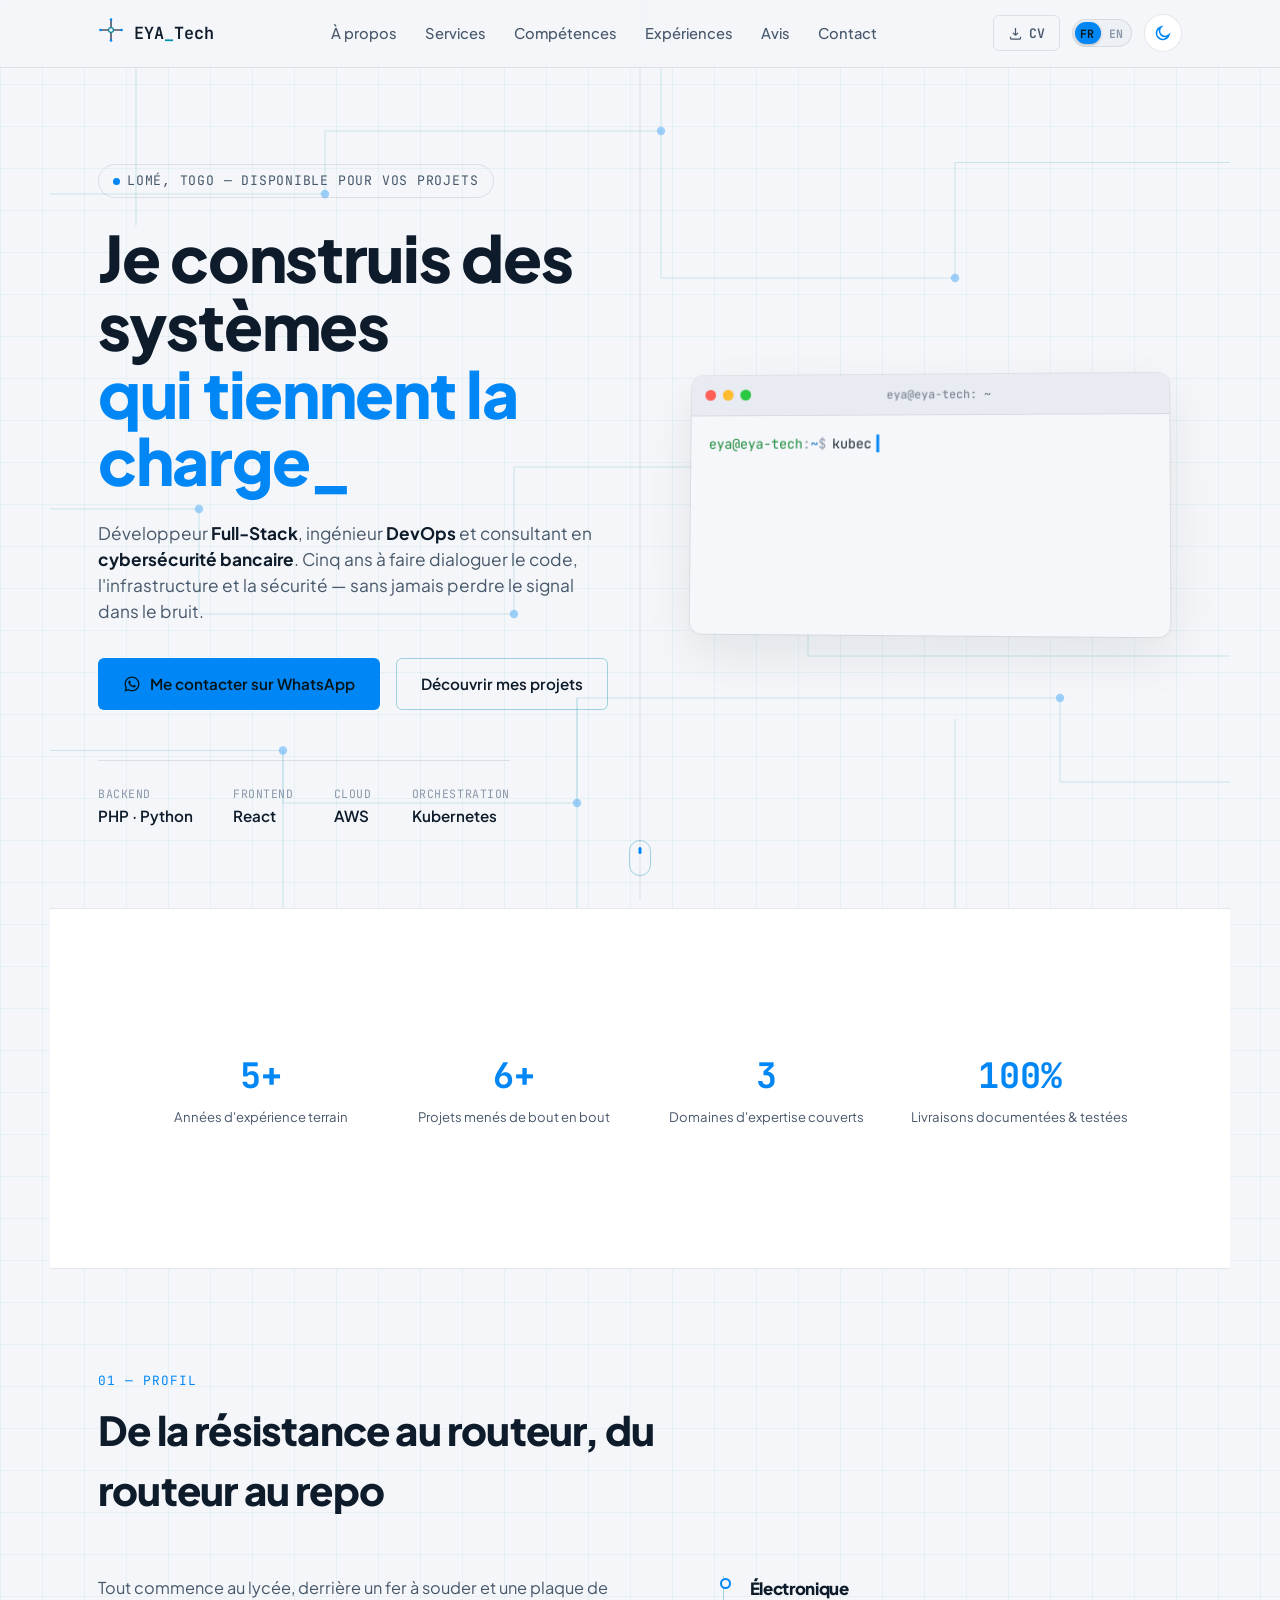
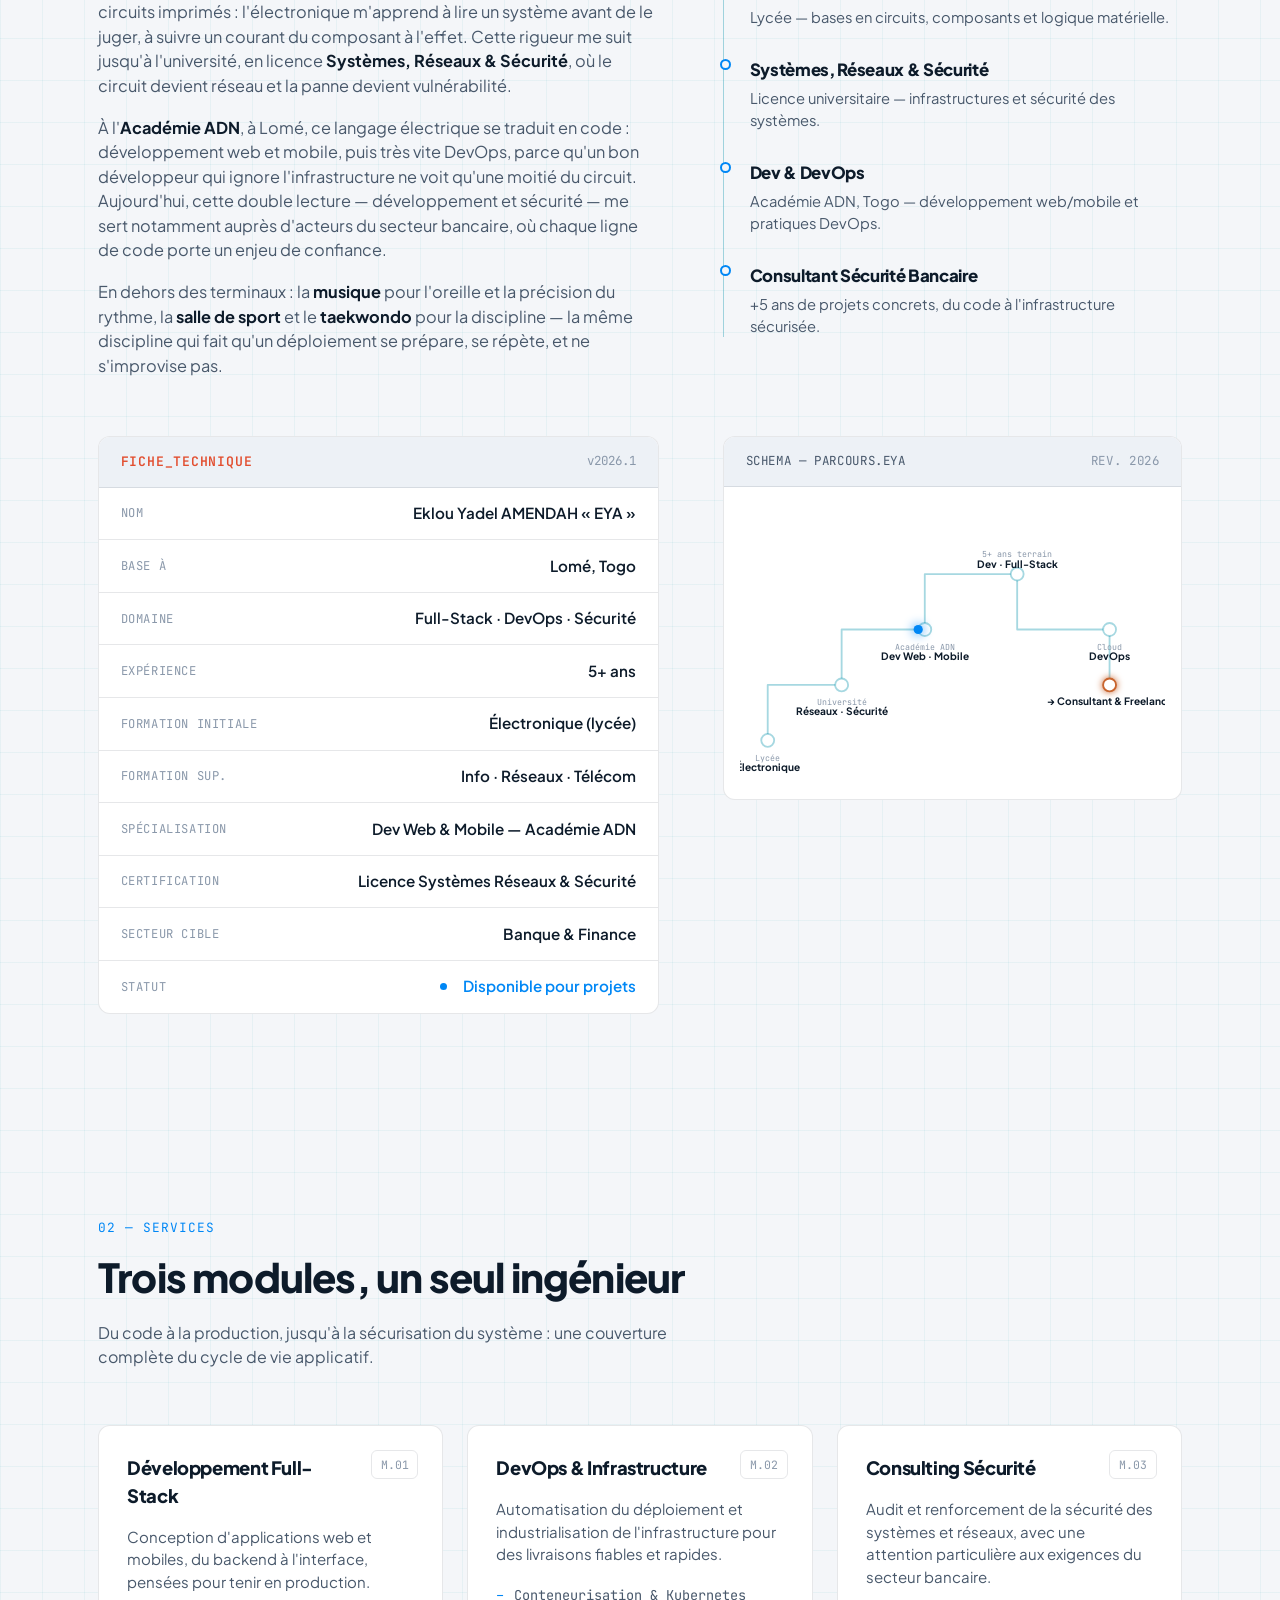
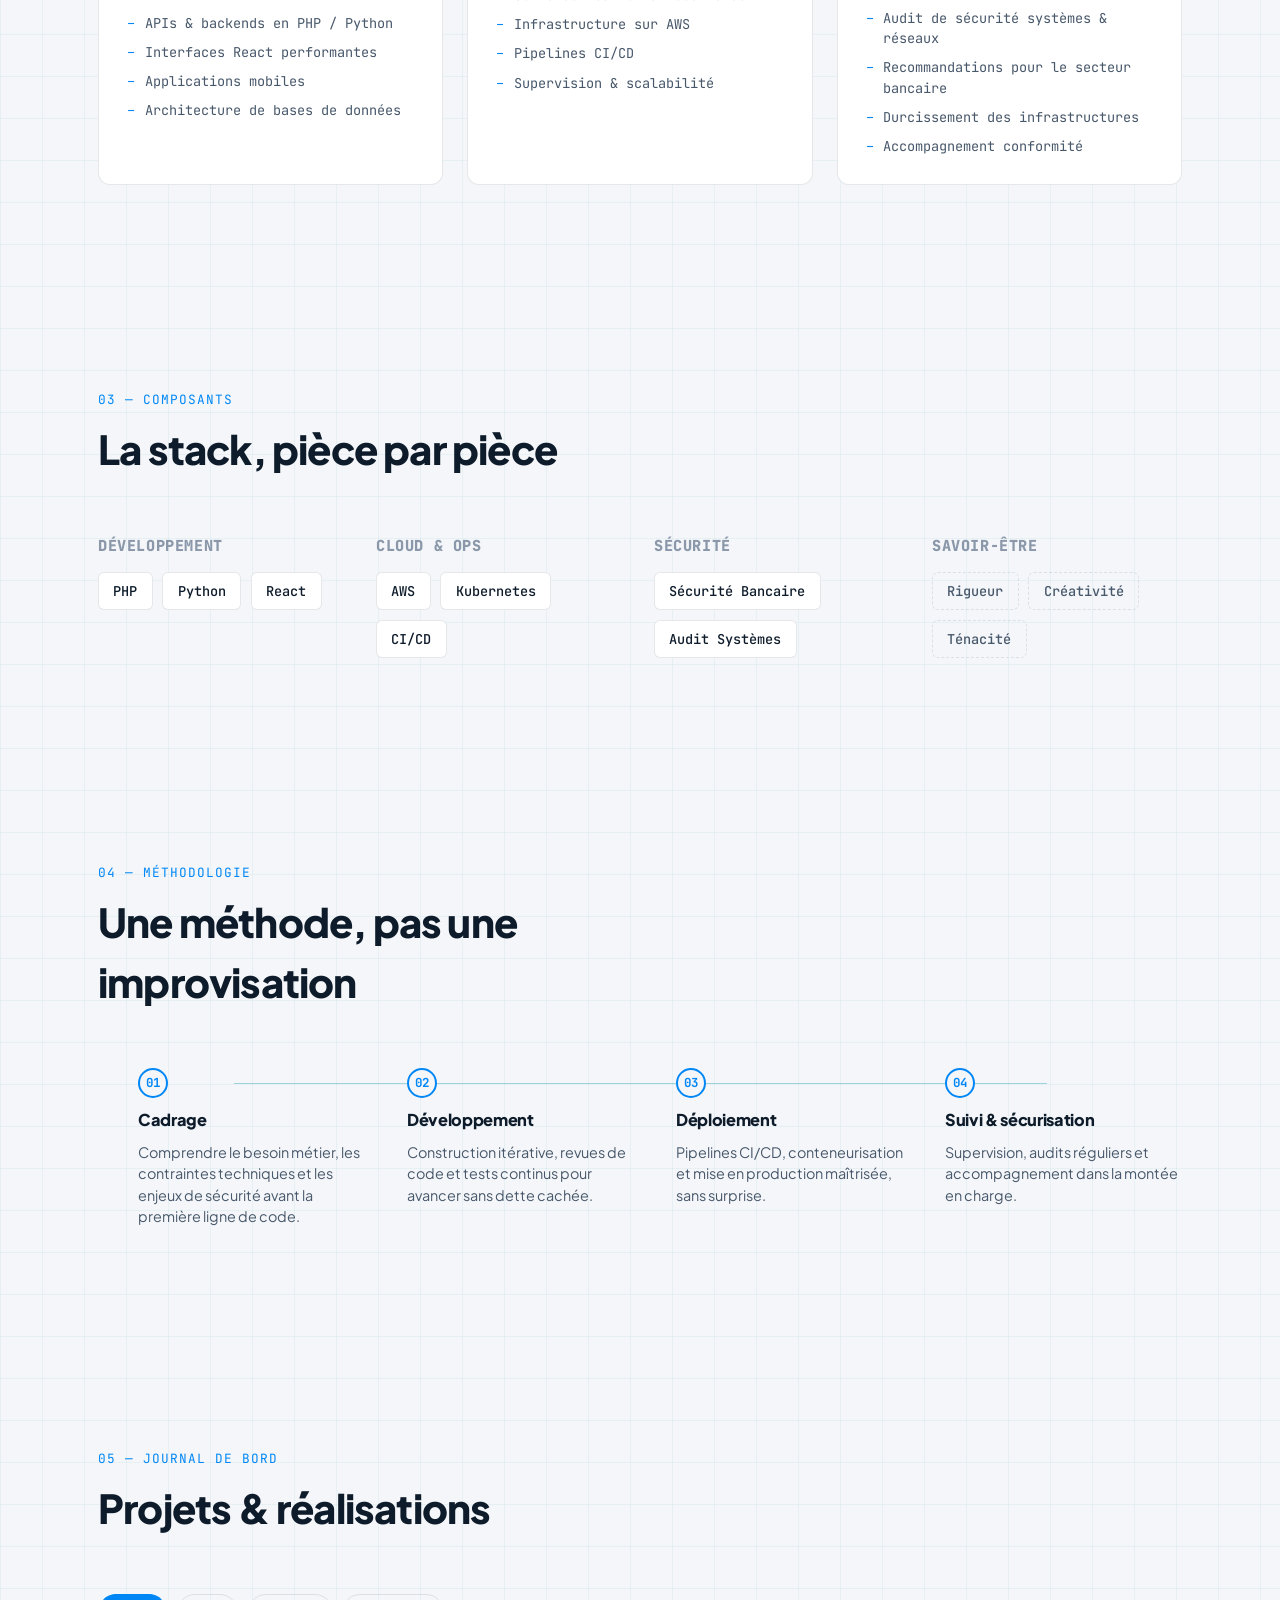
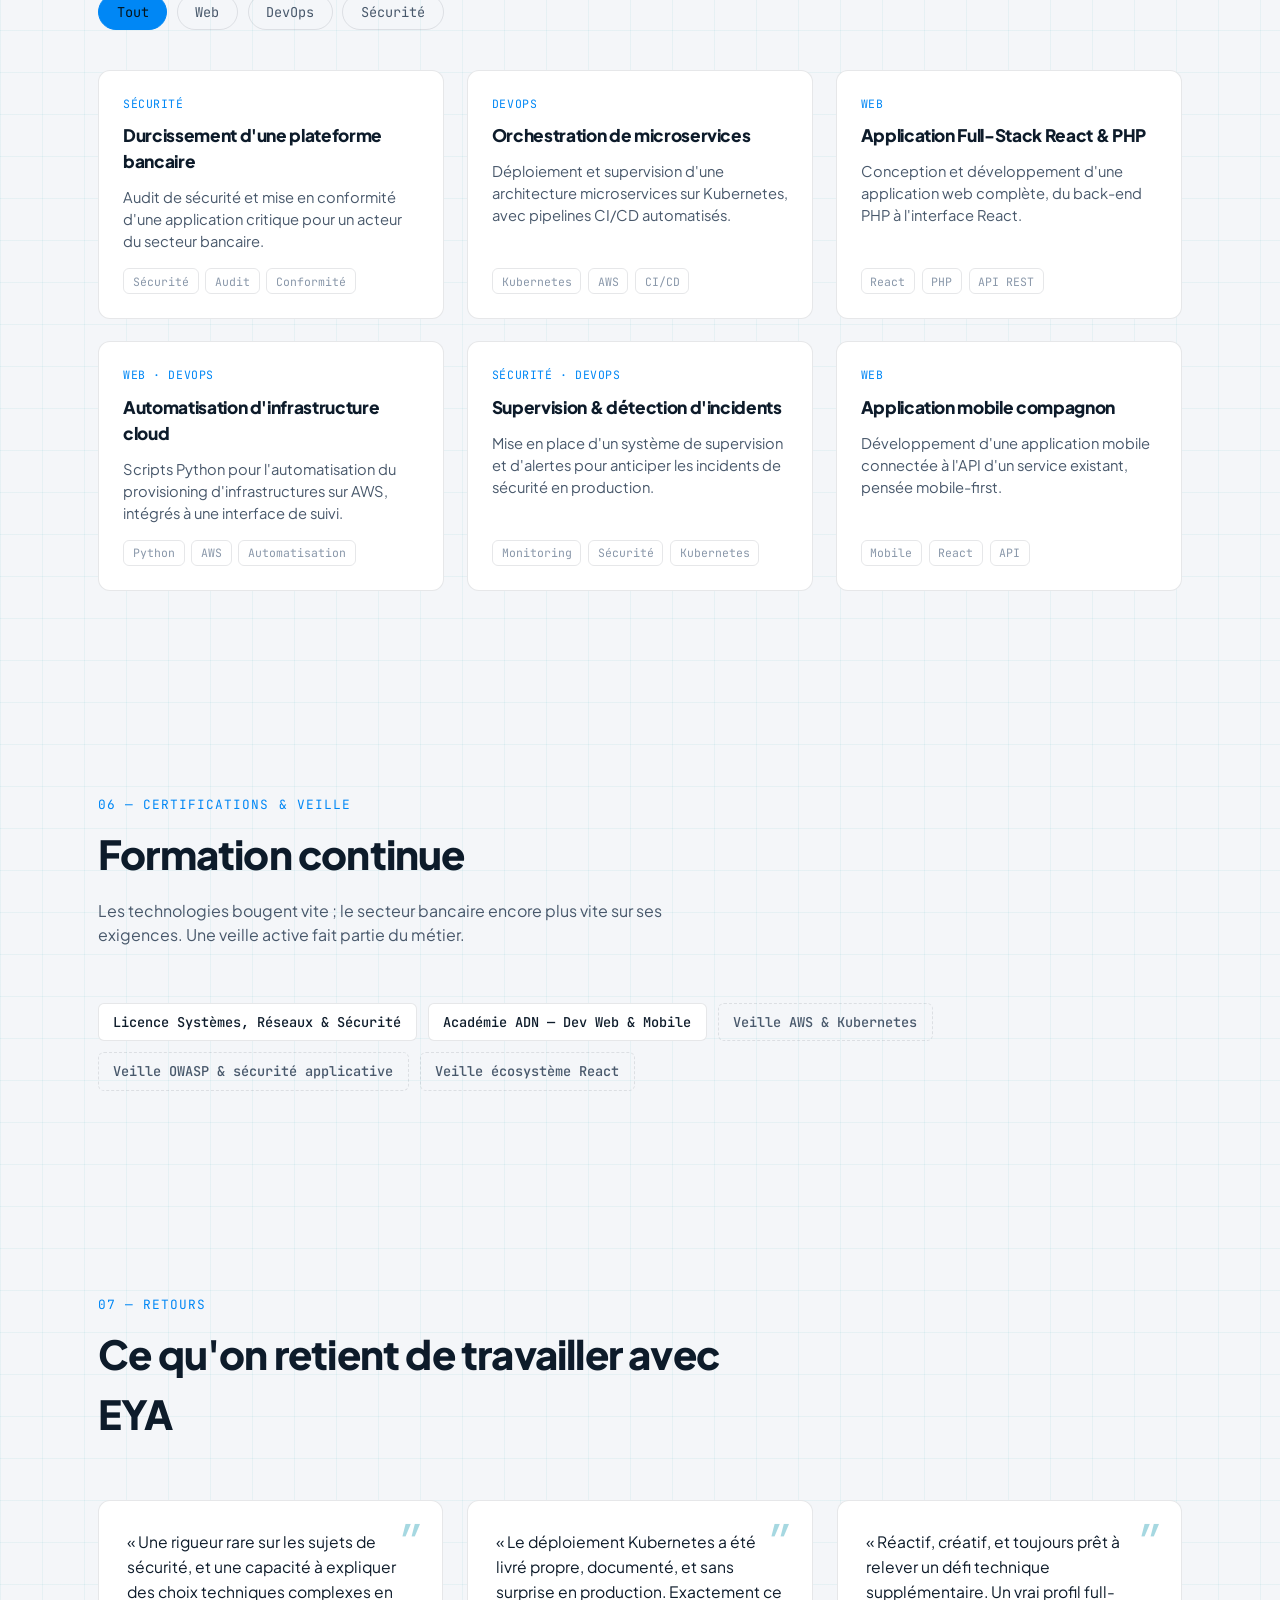
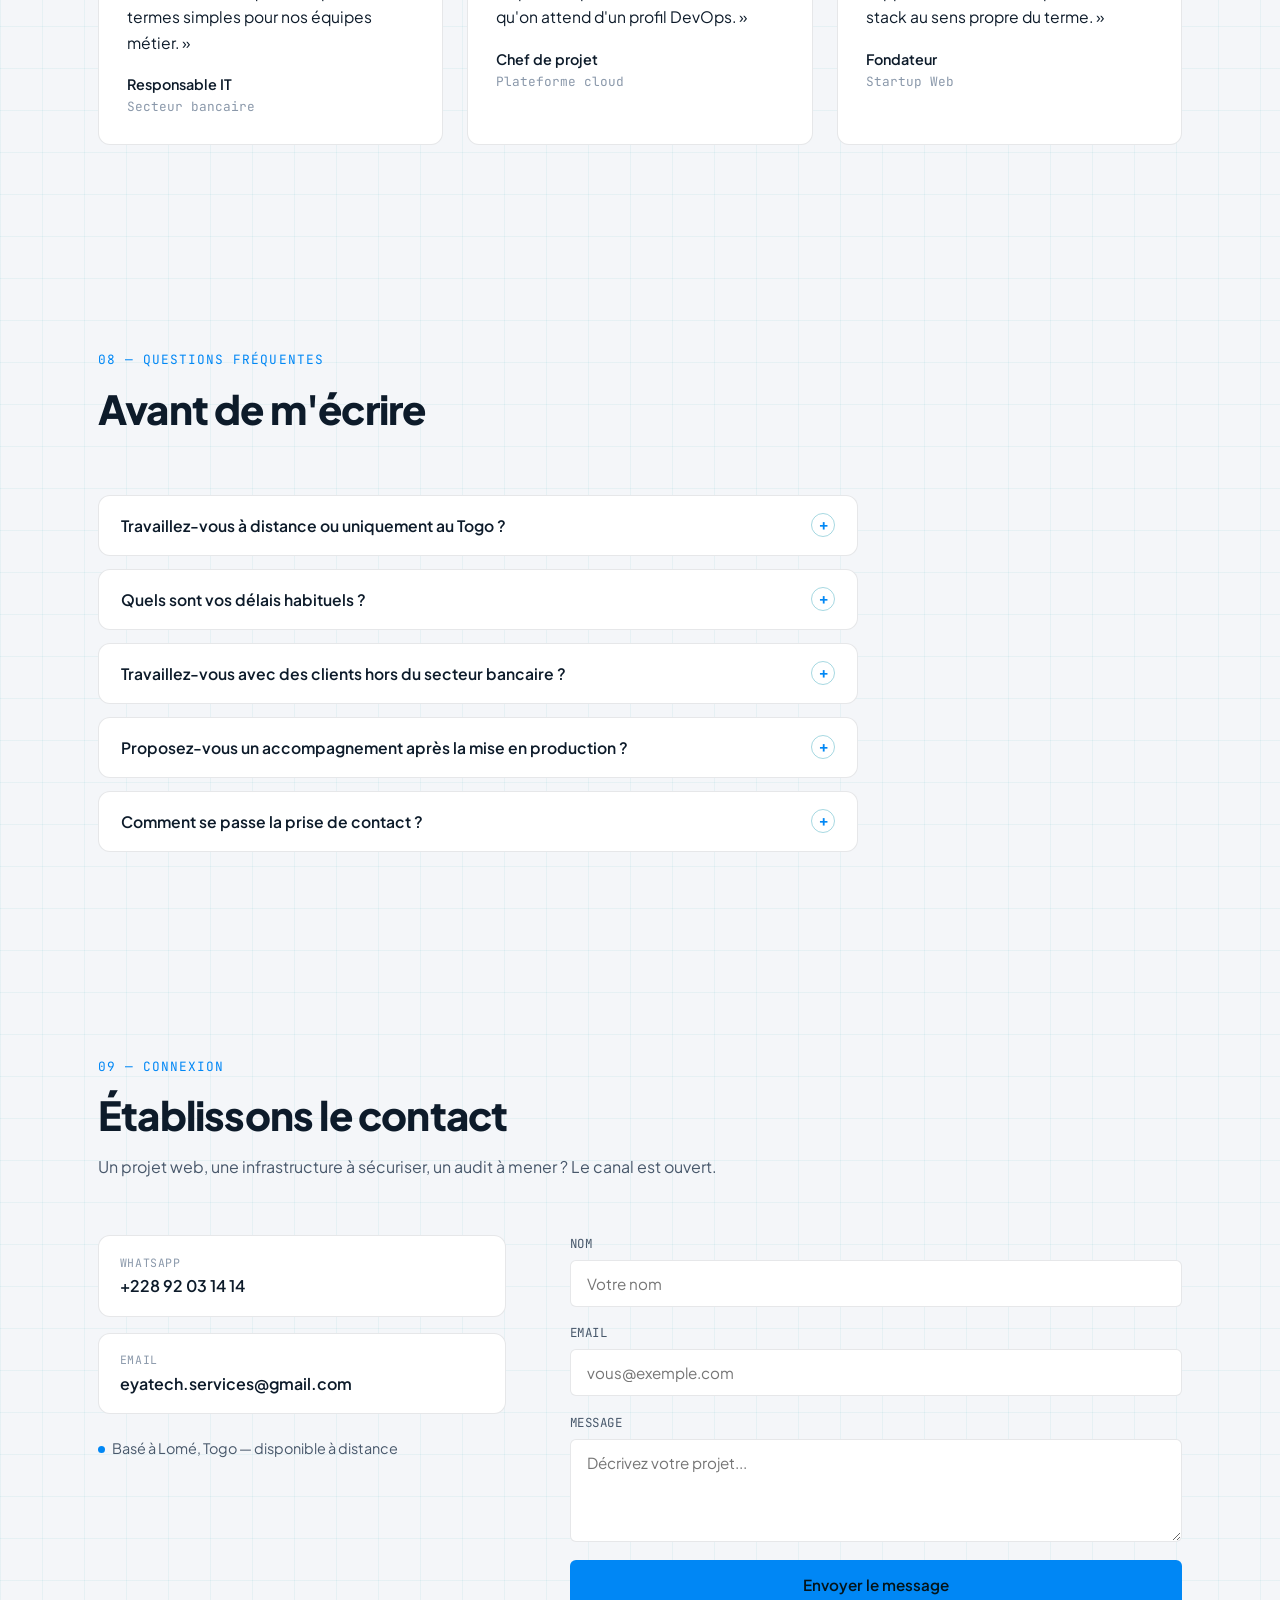
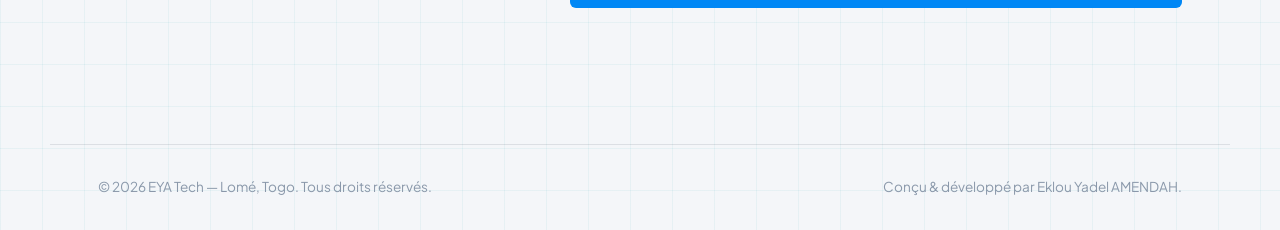
==== commit 9e40a7c0: "Add files via upload" ====
--- a/index.html
+++ b/index.html
@@ -38,14 +38,24 @@
     </a>
 
     <nav class="main-nav" id="main-nav">
-      <a href="#about" data-nav>À propos</a>
-      <a href="#skills" data-nav>Compétences</a>
-      <a href="#experience" data-nav>Expériences</a>
-      <a href="#testimonials" data-nav>Avis</a>
-      <a href="#contact" data-nav>Contact</a>
+      <a href="#about" data-nav data-i18n="nav.about">À propos</a>
+      <a href="#services" data-nav data-i18n="nav.services">Services</a>
+      <a href="#skills" data-nav data-i18n="nav.skills">Compétences</a>
+      <a href="#experience" data-nav data-i18n="nav.experience">Expériences</a>
+      <a href="#testimonials" data-nav data-i18n="nav.testimonials">Avis</a>
+      <a href="#contact" data-nav data-i18n="nav.contact">Contact</a>
     </nav>
 
     <div class="header-actions">
+      <a href="cv-eklou-yadel-amendah.pdf" download class="cv-btn">
+        <svg viewBox="0 0 24 24" fill="none" stroke="currentColor" stroke-width="2" class="cv-btn__icon"><path d="M12 3v12m0 0-4-4m4 4 4-4M4 17v2a2 2 0 0 0 2 2h12a2 2 0 0 0 2-2v-2"/></svg>
+        <span>CV</span>
+      </a>
+      <button class="lang-toggle" id="lang-toggle" type="button" aria-label="Switch language / Changer de langue">
+        <span class="lang-toggle__thumb" aria-hidden="true"></span>
+        <span class="lang-toggle__opt is-active" data-lang="fr">FR</span>
+        <span class="lang-toggle__opt" data-lang="en">EN</span>
+      </button>
       <button class="theme-toggle" id="theme-toggle" type="button" aria-label="Basculer le thème clair/sombre">
         <svg class="icon-sun" viewBox="0 0 24 24" fill="none" stroke="currentColor" stroke-width="2">
           <circle cx="12" cy="12" r="4.2"/>
@@ -89,30 +99,50 @@
     </div>
 
     <div class="hero__content">
-      <p class="hero__eyebrow"><span class="pulse-dot"></span>Lomé, Togo — Disponible pour vos projets</p>
-      <h1 class="hero__title">
-        Je construis des systèmes
-        <span class="hero__title-line">qui tiennent la charge<span class="hero__caret">_</span></span>
-      </h1>
-      <p class="hero__subtitle">
-        Développeur <strong>Full-Stack</strong>, ingénieur <strong>DevOps</strong> et consultant en
-        <strong>cybersécurité bancaire</strong>. Cinq ans à faire dialoguer le code, l'infrastructure
-        et la sécurité — sans jamais perdre le signal dans le bruit.
-      </p>
-      <div class="hero__cta">
-        <a href="https://wa.me/22892031414" target="_blank" rel="noopener" class="btn btn--primary">
-          <svg viewBox="0 0 24 24" fill="currentColor" class="btn__icon"><path d="M12.04 2C6.58 2 2.13 6.45 2.13 11.91c0 1.75.46 3.45 1.32 4.95L2 22l5.29-1.4a9.9 9.9 0 0 0 4.75 1.21h.01c5.46 0 9.9-4.45 9.9-9.9 0-2.65-1.03-5.13-2.9-7C17.18 3.03 14.7 2 12.04 2Zm0 18.06a8.2 8.2 0 0 1-4.17-1.14l-.3-.18-3.14.83.84-3.06-.2-.31a8.15 8.15 0 0 1-1.26-4.35c0-4.51 3.68-8.19 8.2-8.19 2.19 0 4.25.85 5.8 2.4a8.13 8.13 0 0 1 2.4 5.8c0 4.52-3.68 8.2-8.17 8.2Zm4.48-6.13c-.24-.12-1.45-.72-1.68-.8-.22-.08-.39-.12-.55.12-.16.24-.63.8-.78.97-.14.16-.28.18-.53.06-.24-.12-1.03-.38-1.96-1.21-.72-.65-1.21-1.44-1.35-1.68-.14-.24-.01-.37.11-.49.11-.11.24-.28.36-.42.12-.14.16-.24.24-.4.08-.16.04-.3-.02-.42-.06-.12-.55-1.33-.76-1.82-.2-.48-.4-.42-.55-.42-.14 0-.3-.02-.46-.02s-.42.06-.64.3c-.22.24-.85.83-.85 2.03 0 1.2.87 2.36.99 2.52.12.16 1.72 2.63 4.17 3.69.58.25 1.04.4 1.39.51.59.19 1.12.16 1.54.1.47-.07 1.45-.59 1.65-1.16.2-.57.2-1.06.14-1.16-.06-.1-.22-.16-.46-.28Z"/></svg>
-          Me contacter sur WhatsApp
-        </a>
-        <a href="#experience" class="btn btn--ghost">Découvrir mes projets</a>
-      </div>
-
-      <dl class="hero__stack" aria-label="Stack technique principale">
-        <div><dt>Backend</dt><dd>PHP · Python</dd></div>
-        <div><dt>Frontend</dt><dd>React</dd></div>
-        <div><dt>Cloud</dt><dd>AWS</dd></div>
-        <div><dt>Orchestration</dt><dd>Kubernetes</dd></div>
-      </dl>
+      <div class="hero__text">
+        <p class="hero__eyebrow"><span class="pulse-dot"></span><span data-i18n="hero.eyebrow">Lomé, Togo — Disponible pour vos projets</span></p>
+        <h1 class="hero__title">
+          <span data-i18n="hero.title1">Je construis des systèmes</span>
+          <span class="hero__title-line"><span data-i18n="hero.title2">qui tiennent la charge</span><span class="hero__caret">_</span></span>
+        </h1>
+        <p class="hero__subtitle" data-i18n-html="hero.subtitle">
+          Développeur <strong>Full-Stack</strong>, ingénieur <strong>DevOps</strong> et consultant en
+          <strong>cybersécurité bancaire</strong>. Cinq ans à faire dialoguer le code, l'infrastructure
+          et la sécurité — sans jamais perdre le signal dans le bruit.
+        </p>
+        <div class="hero__cta">
+          <a href="https://wa.me/22892031414" target="_blank" rel="noopener" class="btn btn--primary">
+            <svg viewBox="0 0 24 24" fill="currentColor" class="btn__icon"><path d="M12.04 2C6.58 2 2.13 6.45 2.13 11.91c0 1.75.46 3.45 1.32 4.95L2 22l5.29-1.4a9.9 9.9 0 0 0 4.75 1.21h.01c5.46 0 9.9-4.45 9.9-9.9 0-2.65-1.03-5.13-2.9-7C17.18 3.03 14.7 2 12.04 2Zm0 18.06a8.2 8.2 0 0 1-4.17-1.14l-.3-.18-3.14.83.84-3.06-.2-.31a8.15 8.15 0 0 1-1.26-4.35c0-4.51 3.68-8.19 8.2-8.19 2.19 0 4.25.85 5.8 2.4a8.13 8.13 0 0 1 2.4 5.8c0 4.52-3.68 8.2-8.17 8.2Zm4.48-6.13c-.24-.12-1.45-.72-1.68-.8-.22-.08-.39-.12-.55.12-.16.24-.63.8-.78.97-.14.16-.28.18-.53.06-.24-.12-1.03-.38-1.96-1.21-.72-.65-1.21-1.44-1.35-1.68-.14-.24-.01-.37.11-.49.11-.11.24-.28.36-.42.12-.14.16-.24.24-.4.08-.16.04-.3-.02-.42-.06-.12-.55-1.33-.76-1.82-.2-.48-.4-.42-.55-.42-.14 0-.3-.02-.46-.02s-.42.06-.64.3c-.22.24-.85.83-.85 2.03 0 1.2.87 2.36.99 2.52.12.16 1.72 2.63 4.17 3.69.58.25 1.04.4 1.39.51.59.19 1.12.16 1.54.1.47-.07 1.45-.59 1.65-1.16.2-.57.2-1.06.14-1.16-.06-.1-.22-.16-.46-.28Z"/></svg>
+            <span data-i18n="hero.cta.whatsapp">Me contacter sur WhatsApp</span>
+          </a>
+          <a href="#experience" class="btn btn--ghost" data-i18n="hero.cta.projects">Découvrir mes projets</a>
+        </div>
+
+        <dl class="hero__stack" aria-label="Stack technique principale">
+          <div><dt>Backend</dt><dd>PHP · Python</dd></div>
+          <div><dt>Frontend</dt><dd>React</dd></div>
+          <div><dt>Cloud</dt><dd>AWS</dd></div>
+          <div><dt data-i18n="hero.stack.orchestration">Orchestration</dt><dd>Kubernetes</dd></div>
+        </dl>
+      </div>
+
+      <div class="hero__terminal" aria-hidden="true">
+        <div class="terminal">
+          <div class="terminal__bar">
+            <span class="terminal__dot terminal__dot--red"></span>
+            <span class="terminal__dot terminal__dot--yellow"></span>
+            <span class="terminal__dot terminal__dot--green"></span>
+            <span class="terminal__title">eya@eya-tech: ~</span>
+          </div>
+          <div class="terminal__body" id="terminal-body">
+            <div class="terminal__line" id="terminal-line">
+              <span class="terminal__prompt">eya@eya-tech<span class="terminal__prompt-sep">:</span><span class="terminal__prompt-path">~</span><span class="terminal__prompt-sep">$</span></span>
+              <span class="terminal__typed" id="terminal-typed"></span><span class="terminal__cursor">▍</span>
+            </div>
+            <div class="terminal__history" id="terminal-history"></div>
+          </div>
+        </div>
+      </div>
     </div>
 
     <a href="#about" class="scroll-cue" aria-label="Défiler vers la suite">
@@ -120,29 +150,51 @@
     </a>
   </section>
 
+  <!-- STATS STRIP -->
+  <section class="stats-strip" aria-label="Indicateurs clés">
+    <div class="stats-strip__inner">
+      <div class="stat">
+        <span class="stat__value">5+</span>
+        <span class="stat__label" data-i18n="stats.years">Années d'expérience terrain</span>
+      </div>
+      <div class="stat">
+        <span class="stat__value">6+</span>
+        <span class="stat__label" data-i18n="stats.projects">Projets menés de bout en bout</span>
+      </div>
+      <div class="stat">
+        <span class="stat__value">3</span>
+        <span class="stat__label" data-i18n="stats.domains">Domaines d'expertise couverts</span>
+      </div>
+      <div class="stat">
+        <span class="stat__value">100%</span>
+        <span class="stat__label" data-i18n="stats.delivery">Livraisons documentées &amp; testées</span>
+      </div>
+    </div>
+  </section>
+
   <!-- ABOUT -->
   <section class="about" id="about">
     <div class="section-head">
-      <p class="section-eyebrow">01 — Trajectoire</p>
-      <h2 class="section-title">De la résistance au routeur, du routeur au repo</h2>
+      <p class="section-eyebrow"><span data-i18n="about.eyebrow.num">01</span> — <span data-i18n="about.eyebrow.text">Profil</span></p>
+      <h2 class="section-title" data-i18n="about.title">De la résistance au routeur, du routeur au repo</h2>
     </div>
 
     <div class="about__grid">
       <div class="about__story">
-        <p>
+        <p data-i18n-html="about.p1">
           Tout commence au lycée, derrière un fer à souder et une plaque de circuits imprimés :
           l'électronique m'apprend à lire un système avant de le juger, à suivre un courant du composant
           à l'effet. Cette rigueur me suit jusqu'à l'université, en licence <strong>Systèmes, Réseaux &amp; Sécurité</strong>,
           où le circuit devient réseau et la panne devient vulnérabilité.
         </p>
-        <p>
+        <p data-i18n-html="about.p2">
           À l'<strong>Académie ADN</strong>, à Lomé, ce langage électrique se traduit en code : développement web
           et mobile, puis très vite DevOps, parce qu'un bon développeur qui ignore l'infrastructure ne
           voit qu'une moitié du circuit. Aujourd'hui, cette double lecture — développement et sécurité —
           me sert notamment auprès d'acteurs du secteur bancaire, où chaque ligne de code porte un enjeu
           de confiance.
         </p>
-        <p>
+        <p data-i18n-html="about.p3">
           En dehors des terminaux : la <strong>musique</strong> pour l'oreille et la précision du rythme,
           la <strong>salle de sport</strong> et le <strong>taekwondo</strong> pour la discipline — la même
           discipline qui fait qu'un déploiement se prépare, se répète, et ne s'improvise pas.
@@ -152,38 +204,172 @@
       <ul class="about__timeline" aria-label="Parcours résumé">
         <li>
           <span class="about__timeline-node"></span>
-          <h3>Électronique</h3>
-          <p>Lycée — bases en circuits, composants et logique matérielle.</p>
+          <h3 data-i18n="about.tl1.title">Électronique</h3>
+          <p data-i18n="about.tl1.text">Lycée — bases en circuits, composants et logique matérielle.</p>
         </li>
         <li>
           <span class="about__timeline-node"></span>
-          <h3>Systèmes, Réseaux &amp; Sécurité</h3>
-          <p>Licence universitaire — infrastructures et sécurité des systèmes.</p>
+          <h3 data-i18n-html="about.tl2.title">Systèmes, Réseaux &amp; Sécurité</h3>
+          <p data-i18n="about.tl2.text">Licence universitaire — infrastructures et sécurité des systèmes.</p>
         </li>
         <li>
           <span class="about__timeline-node"></span>
-          <h3>Dev &amp; DevOps</h3>
-          <p>Académie ADN, Togo — développement web/mobile et pratiques DevOps.</p>
+          <h3 data-i18n-html="about.tl3.title">Dev &amp; DevOps</h3>
+          <p data-i18n="about.tl3.text">Académie ADN, Togo — développement web/mobile et pratiques DevOps.</p>
         </li>
         <li>
           <span class="about__timeline-node"></span>
-          <h3>Consultant Sécurité Bancaire</h3>
-          <p>+5 ans de projets concrets, du code à l'infrastructure sécurisée.</p>
+          <h3 data-i18n="about.tl4.title">Consultant Sécurité Bancaire</h3>
+          <p data-i18n="about.tl4.text">+5 ans de projets concrets, du code à l'infrastructure sécurisée.</p>
         </li>
       </ul>
+
+      <div class="spec-sheet" aria-label="Fiche technique">
+        <div class="spec-sheet__header">
+          <span class="spec-sheet__header-title" data-i18n="spec.header">FICHE_TECHNIQUE</span>
+          <span class="spec-sheet__header-version">v2026.1</span>
+        </div>
+
+        <div class="spec-sheet__row">
+          <span class="spec-sheet__label" data-i18n="spec.name.label">Nom</span>
+          <span class="spec-sheet__value">Eklou Yadel AMENDAH « EYA »</span>
+        </div>
+        <div class="spec-sheet__row">
+          <span class="spec-sheet__label" data-i18n="spec.base.label">Base à</span>
+          <span class="spec-sheet__value">Lomé, Togo</span>
+        </div>
+        <div class="spec-sheet__row">
+          <span class="spec-sheet__label" data-i18n="spec.domain.label">Domaine</span>
+          <span class="spec-sheet__value" data-i18n="spec.domain.value">Full-Stack · DevOps · Sécurité</span>
+        </div>
+        <div class="spec-sheet__row">
+          <span class="spec-sheet__label" data-i18n="spec.exp.label">Expérience</span>
+          <span class="spec-sheet__value" data-i18n="spec.exp.value">5+ ans</span>
+        </div>
+        <div class="spec-sheet__row">
+          <span class="spec-sheet__label" data-i18n="spec.edu1.label">Formation initiale</span>
+          <span class="spec-sheet__value" data-i18n="spec.edu1.value">Électronique (lycée)</span>
+        </div>
+        <div class="spec-sheet__row">
+          <span class="spec-sheet__label" data-i18n="spec.edu2.label">Formation sup.</span>
+          <span class="spec-sheet__value" data-i18n="spec.edu2.value">Info · Réseaux · Télécom</span>
+        </div>
+        <div class="spec-sheet__row">
+          <span class="spec-sheet__label" data-i18n="spec.spec.label">Spécialisation</span>
+          <span class="spec-sheet__value" data-i18n-html="spec.spec.value">Dev Web &amp; Mobile — Académie ADN</span>
+        </div>
+        <div class="spec-sheet__row">
+          <span class="spec-sheet__label" data-i18n="spec.cert.label">Certification</span>
+          <span class="spec-sheet__value" data-i18n-html="spec.cert.value">Licence Systèmes Réseaux &amp; Sécurité</span>
+        </div>
+        <div class="spec-sheet__row">
+          <span class="spec-sheet__label" data-i18n="spec.sector.label">Secteur cible</span>
+          <span class="spec-sheet__value" data-i18n-html="spec.sector.value">Banque &amp; Finance</span>
+        </div>
+        <div class="spec-sheet__row">
+          <span class="spec-sheet__label" data-i18n="spec.status.label">Statut</span>
+          <span class="spec-sheet__value spec-sheet__value--status"><span class="pulse-dot"></span><span data-i18n="spec.status.value">Disponible pour projets</span></span>
+        </div>
+      </div>
+
+      <div class="schematic-wrap">
+        <div class="cap"><span data-i18n="schematic.cap">SCHEMA — PARCOURS.EYA</span><span>REV. 2026</span></div>
+        <svg viewBox="0 0 460 300" xmlns="http://www.w3.org/2000/svg">
+          <path class="trace-path"
+            d="M30 250 L30 190 L110 190 L110 130 L200 130 L200 70 L300 70 L300 130 L400 130 L400 190" />
+
+          <circle class="node-dot" cx="30" cy="250" r="7" style="animation-delay:0s" />
+          <circle class="node-dot" cx="110" cy="190" r="7" style="animation-delay:1.25s" />
+          <circle class="node-dot" cx="200" cy="130" r="7" style="animation-delay:2.6s" />
+          <circle class="node-dot" cx="300" cy="70" r="7" style="animation-delay:4.03s" />
+          <circle class="node-dot" cx="400" cy="130" r="7" style="animation-delay:5.46s" />
+          <circle class="node-dot node-dot--final" cx="400" cy="190" r="7" fill="var(--copper)" />
+
+          <circle class="flow-pulse" r="5">
+            <animateMotion dur="6s" repeatCount="indefinite"
+              path="M30 250 L30 190 L110 190 L110 130 L200 130 L200 70 L300 70 L300 130 L400 130 L400 190" />
+          </circle>
+
+          <text x="30" y="272" class="node-label" text-anchor="middle" data-i18n="schematic.n1.top">Lycée</text>
+          <text x="30" y="283" class="node-label strong" text-anchor="middle" data-i18n="schematic.n1.bottom">Électronique</text>
+
+          <text x="110" y="212" class="node-label" text-anchor="middle" data-i18n="schematic.n2.top">Université</text>
+          <text x="110" y="223" class="node-label strong" text-anchor="middle" data-i18n="schematic.n2.bottom">Réseaux · Sécurité</text>
+
+          <text x="200" y="152" class="node-label" text-anchor="middle" data-i18n="schematic.n3.top">Académie ADN</text>
+          <text x="200" y="163" class="node-label strong" text-anchor="middle" data-i18n="schematic.n3.bottom">Dev Web · Mobile</text>
+
+          <text x="300" y="52" class="node-label" text-anchor="middle" data-i18n="schematic.n4.top">5+ ans terrain</text>
+          <text x="300" y="63" class="node-label strong" text-anchor="middle" data-i18n="schematic.n4.bottom">Dev · Full-Stack</text>
+
+          <text x="400" y="152" class="node-label" text-anchor="middle">Cloud</text>
+          <text x="400" y="163" class="node-label strong" text-anchor="middle">DevOps</text>
+
+          <text x="400" y="212" class="node-label strong" text-anchor="middle" fill="var(--copper)" data-i18n="schematic.n6.bottom">→ Consultant &amp; Freelance</text>
+        </svg>
+      </div>
+    </div>
+  </section>
+
+  <!-- SERVICES -->
+  <section class="services" id="services">
+    <div class="section-head">
+      <p class="section-eyebrow"><span data-i18n="services.eyebrow.num">02</span> — <span data-i18n="services.eyebrow.text">Services</span></p>
+      <h2 class="section-title" data-i18n="services.title">Trois modules, un seul ingénieur</h2>
+      <p class="section-lead" data-i18n="services.lead">
+        Du code à la production, jusqu'à la sécurisation du système : une couverture complète du cycle de vie applicatif.
+      </p>
+    </div>
+
+    <div class="services__grid">
+      <article class="service-card">
+        <span class="service-card__tag">M.01</span>
+        <h3 data-i18n="services.m1.title">Développement Full-Stack</h3>
+        <p data-i18n="services.m1.desc">Conception d'applications web et mobiles, du backend à l'interface, pensées pour tenir en production.</p>
+        <ul>
+          <li data-i18n="services.m1.li1">APIs &amp; backends en PHP / Python</li>
+          <li data-i18n="services.m1.li2">Interfaces React performantes</li>
+          <li data-i18n="services.m1.li3">Applications mobiles</li>
+          <li data-i18n="services.m1.li4">Architecture de bases de données</li>
+        </ul>
+      </article>
+
+      <article class="service-card">
+        <span class="service-card__tag">M.02</span>
+        <h3 data-i18n="services.m2.title">DevOps &amp; Infrastructure</h3>
+        <p data-i18n="services.m2.desc">Automatisation du déploiement et industrialisation de l'infrastructure pour des livraisons fiables et rapides.</p>
+        <ul>
+          <li data-i18n="services.m2.li1">Conteneurisation &amp; Kubernetes</li>
+          <li data-i18n="services.m2.li2">Infrastructure sur AWS</li>
+          <li data-i18n="services.m2.li3">Pipelines CI/CD</li>
+          <li data-i18n="services.m2.li4">Supervision &amp; scalabilité</li>
+        </ul>
+      </article>
+
+      <article class="service-card">
+        <span class="service-card__tag">M.03</span>
+        <h3 data-i18n="services.m3.title">Consulting Sécurité</h3>
+        <p data-i18n="services.m3.desc">Audit et renforcement de la sécurité des systèmes et réseaux, avec une attention particulière aux exigences du secteur bancaire.</p>
+        <ul>
+          <li data-i18n="services.m3.li1">Audit de sécurité systèmes &amp; réseaux</li>
+          <li data-i18n="services.m3.li2">Recommandations pour le secteur bancaire</li>
+          <li data-i18n="services.m3.li3">Durcissement des infrastructures</li>
+          <li data-i18n="services.m3.li4">Accompagnement conformité</li>
+        </ul>
+      </article>
     </div>
   </section>
 
   <!-- SKILLS -->
   <section class="skills" id="skills">
     <div class="section-head">
-      <p class="section-eyebrow">02 — Composants</p>
-      <h2 class="section-title">La stack, pièce par pièce</h2>
+      <p class="section-eyebrow"><span data-i18n="skills.eyebrow.num">03</span> — <span data-i18n="skills.eyebrow.text">Composants</span></p>
+      <h2 class="section-title" data-i18n="skills.title">La stack, pièce par pièce</h2>
     </div>
 
     <div class="skills__groups">
       <div class="skills__group">
-        <h3>Développement</h3>
+        <h3 data-i18n="skills.g1">Développement</h3>
         <div class="badge-row">
           <span class="badge" data-badge="PHP">PHP</span>
           <span class="badge" data-badge="Python">Python</span>
@@ -199,100 +385,206 @@
         </div>
       </div>
       <div class="skills__group">
-        <h3>Sécurité</h3>
+        <h3 data-i18n="skills.g3">Sécurité</h3>
         <div class="badge-row">
-          <span class="badge" data-badge="Sec">Sécurité Bancaire</span>
-          <span class="badge" data-badge="Audit">Audit Systèmes</span>
+          <span class="badge" data-badge="Sec" data-i18n="skills.badge.sec">Sécurité Bancaire</span>
+          <span class="badge" data-badge="Audit" data-i18n="skills.badge.audit">Audit Systèmes</span>
         </div>
       </div>
       <div class="skills__group">
-        <h3>Savoir-être</h3>
+        <h3 data-i18n="skills.g4">Savoir-être</h3>
         <div class="badge-row">
-          <span class="badge badge--soft">Rigueur</span>
-          <span class="badge badge--soft">Créativité</span>
-          <span class="badge badge--soft">Ténacité</span>
-        </div>
-      </div>
-    </div>
+          <span class="badge badge--soft" data-i18n="skills.soft1">Rigueur</span>
+          <span class="badge badge--soft" data-i18n="skills.soft2">Créativité</span>
+          <span class="badge badge--soft" data-i18n="skills.soft3">Ténacité</span>
+        </div>
+      </div>
+    </div>
+  </section>
+
+  <!-- PROCESS -->
+  <section class="process" id="process">
+    <div class="section-head">
+      <p class="section-eyebrow"><span data-i18n="process.eyebrow.num">04</span> — <span data-i18n="process.eyebrow.text">Méthodologie</span></p>
+      <h2 class="section-title" data-i18n="process.title">Une méthode, pas une improvisation</h2>
+    </div>
+
+    <ol class="process__steps">
+      <li class="process__step">
+        <span class="process__num">01</span>
+        <h3 data-i18n="process.s1.title">Cadrage</h3>
+        <p data-i18n="process.s1.text">Comprendre le besoin métier, les contraintes techniques et les enjeux de sécurité avant la première ligne de code.</p>
+      </li>
+      <li class="process__step">
+        <span class="process__num">02</span>
+        <h3 data-i18n="process.s2.title">Développement</h3>
+        <p data-i18n="process.s2.text">Construction itérative, revues de code et tests continus pour avancer sans dette cachée.</p>
+      </li>
+      <li class="process__step">
+        <span class="process__num">03</span>
+        <h3 data-i18n="process.s3.title">Déploiement</h3>
+        <p data-i18n="process.s3.text">Pipelines CI/CD, conteneurisation et mise en production maîtrisée, sans surprise.</p>
+      </li>
+      <li class="process__step">
+        <span class="process__num">04</span>
+        <h3 data-i18n="process.s4.title">Suivi &amp; sécurisation</h3>
+        <p data-i18n="process.s4.text">Supervision, audits réguliers et accompagnement dans la montée en charge.</p>
+      </li>
+    </ol>
   </section>
 
   <!-- EXPERIENCE -->
   <section class="experience" id="experience">
     <div class="section-head">
-      <p class="section-eyebrow">03 — Journal de bord</p>
-      <h2 class="section-title">Projets &amp; réalisations</h2>
+      <p class="section-eyebrow"><span data-i18n="experience.eyebrow.num">05</span> — <span data-i18n="experience.eyebrow.text">Journal de bord</span></p>
+      <h2 class="section-title" data-i18n="experience.title">Projets &amp; réalisations</h2>
     </div>
 
     <div class="filters" id="filters" role="tablist" aria-label="Filtrer les projets">
-      <button class="filter-btn is-active" data-filter="all" role="tab" aria-selected="true">Tout</button>
+      <button class="filter-btn is-active" data-filter="all" role="tab" aria-selected="true" data-i18n="experience.filter.all">Tout</button>
       <button class="filter-btn" data-filter="web" role="tab" aria-selected="false">Web</button>
       <button class="filter-btn" data-filter="devops" role="tab" aria-selected="false">DevOps</button>
-      <button class="filter-btn" data-filter="securite" role="tab" aria-selected="false">Sécurité</button>
+      <button class="filter-btn" data-filter="securite" role="tab" aria-selected="false" data-i18n="experience.filter.security">Sécurité</button>
     </div>
 
     <div class="project-grid" id="project-grid">
       <article class="project-card" data-category="securite">
-        <div class="project-card__tag">Sécurité</div>
-        <h3>Durcissement d'une plateforme bancaire</h3>
-        <p>Audit de sécurité et mise en conformité d'une application critique pour un acteur du secteur bancaire.</p>
-        <ul class="project-card__meta"><li>Sécurité</li><li>Audit</li><li>Conformité</li></ul>
+        <div class="project-card__tag" data-i18n="experience.p1.tag">Sécurité</div>
+        <h3 data-i18n="experience.p1.title">Durcissement d'une plateforme bancaire</h3>
+        <p data-i18n="experience.p1.desc">Audit de sécurité et mise en conformité d'une application critique pour un acteur du secteur bancaire.</p>
+        <ul class="project-card__meta"><li data-i18n="experience.p1.m1">Sécurité</li><li data-i18n="experience.p1.m2">Audit</li><li data-i18n="experience.p1.m3">Conformité</li></ul>
       </article>
       <article class="project-card" data-category="devops">
         <div class="project-card__tag">DevOps</div>
-        <h3>Orchestration de microservices</h3>
-        <p>Déploiement et supervision d'une architecture microservices sur Kubernetes, avec pipelines CI/CD automatisés.</p>
+        <h3 data-i18n="experience.p2.title">Orchestration de microservices</h3>
+        <p data-i18n="experience.p2.desc">Déploiement et supervision d'une architecture microservices sur Kubernetes, avec pipelines CI/CD automatisés.</p>
         <ul class="project-card__meta"><li>Kubernetes</li><li>AWS</li><li>CI/CD</li></ul>
       </article>
       <article class="project-card" data-category="web">
-        <div class="project-card__tag">Web</div>
-        <h3>Application Full-Stack React &amp; PHP</h3>
-        <p>Conception et développement d'une application web complète, du back-end PHP à l'interface React.</p>
-        <ul class="project-card__meta"><li>React</li><li>PHP</li><li>API REST</li></ul>
+        <div class="project-card__tag" data-i18n="experience.p3.tag">Web</div>
+        <h3 data-i18n-html="experience.p3.title">Application Full-Stack React &amp; PHP</h3>
+        <p data-i18n="experience.p3.desc">Conception et développement d'une application web complète, du back-end PHP à l'interface React.</p>
+        <ul class="project-card__meta"><li>React</li><li>PHP</li><li data-i18n="experience.p3.m3">API REST</li></ul>
       </article>
       <article class="project-card" data-category="web devops">
-        <div class="project-card__tag">Web · DevOps</div>
-        <h3>Automatisation d'infrastructure cloud</h3>
-        <p>Scripts Python pour l'automatisation du provisioning d'infrastructures sur AWS, intégrés à une interface de suivi.</p>
-        <ul class="project-card__meta"><li>Python</li><li>AWS</li><li>Automatisation</li></ul>
+        <div class="project-card__tag" data-i18n="experience.p4.tag">Web · DevOps</div>
+        <h3 data-i18n="experience.p4.title">Automatisation d'infrastructure cloud</h3>
+        <p data-i18n="experience.p4.desc">Scripts Python pour l'automatisation du provisioning d'infrastructures sur AWS, intégrés à une interface de suivi.</p>
+        <ul class="project-card__meta"><li>Python</li><li>AWS</li><li data-i18n="experience.p4.m3">Automatisation</li></ul>
       </article>
       <article class="project-card" data-category="securite devops">
-        <div class="project-card__tag">Sécurité · DevOps</div>
-        <h3>Supervision &amp; détection d'incidents</h3>
-        <p>Mise en place d'un système de supervision et d'alertes pour anticiper les incidents de sécurité en production.</p>
-        <ul class="project-card__meta"><li>Monitoring</li><li>Sécurité</li><li>Kubernetes</li></ul>
+        <div class="project-card__tag" data-i18n="experience.p5.tag">Sécurité · DevOps</div>
+        <h3 data-i18n-html="experience.p5.title">Supervision &amp; détection d'incidents</h3>
+        <p data-i18n="experience.p5.desc">Mise en place d'un système de supervision et d'alertes pour anticiper les incidents de sécurité en production.</p>
+        <ul class="project-card__meta"><li data-i18n="experience.p5.m1">Monitoring</li><li data-i18n="experience.p5.m2">Sécurité</li><li>Kubernetes</li></ul>
       </article>
       <article class="project-card" data-category="web">
-        <div class="project-card__tag">Web</div>
-        <h3>Application mobile compagnon</h3>
-        <p>Développement d'une application mobile connectée à l'API d'un service existant, pensée mobile-first.</p>
-        <ul class="project-card__meta"><li>Mobile</li><li>React</li><li>API</li></ul>
-      </article>
+        <div class="project-card__tag" data-i18n="experience.p6.tag">Web</div>
+        <h3 data-i18n="experience.p6.title">Application mobile compagnon</h3>
+        <p data-i18n="experience.p6.desc">Développement d'une application mobile connectée à l'API d'un service existant, pensée mobile-first.</p>
+        <ul class="project-card__meta"><li data-i18n="experience.p6.m1">Mobile</li><li>React</li><li>API</li></ul>
+      </article>
+    </div>
+  </section>
+
+  <!-- CERTIFICATIONS & VEILLE -->
+  <section class="certifications" id="certifications">
+    <div class="section-head">
+      <p class="section-eyebrow"><span data-i18n="certs.eyebrow.num">06</span> — <span data-i18n="certs.eyebrow.text">Certifications &amp; veille</span></p>
+      <h2 class="section-title" data-i18n="certs.title">Formation continue</h2>
+      <p class="section-lead" data-i18n="certs.lead">
+        Les technologies bougent vite ; le secteur bancaire encore plus vite sur ses exigences. Une veille active fait partie du métier.
+      </p>
+    </div>
+
+    <div class="certs__row">
+      <span class="badge">Licence Systèmes, Réseaux &amp; Sécurité</span>
+      <span class="badge">Académie ADN — Dev Web &amp; Mobile</span>
+      <span class="badge badge--soft" data-i18n="certs.watch1">Veille AWS &amp; Kubernetes</span>
+      <span class="badge badge--soft" data-i18n="certs.watch2">Veille OWASP &amp; sécurité applicative</span>
+      <span class="badge badge--soft" data-i18n="certs.watch3">Veille écosystème React</span>
     </div>
   </section>
 
   <!-- TESTIMONIALS -->
   <section class="testimonials" id="testimonials">
     <div class="section-head">
-      <p class="section-eyebrow">04 — Retours</p>
-      <h2 class="section-title">Ce qu'on retient de travailler avec EYA</h2>
+      <p class="section-eyebrow"><span data-i18n="testimonials.eyebrow.num">07</span> — <span data-i18n="testimonials.eyebrow.text">Retours</span></p>
+      <h2 class="section-title" data-i18n="testimonials.title">Ce qu'on retient de travailler avec EYA</h2>
     </div>
 
     <div class="testimonial-grid">
       <blockquote class="testimonial-card">
-        <p>« Une rigueur rare sur les sujets de sécurité, et une capacité à expliquer des choix techniques
+        <p data-i18n="testimonials.t1.quote">« Une rigueur rare sur les sujets de sécurité, et une capacité à expliquer des choix techniques
         complexes en termes simples pour nos équipes métier. »</p>
-        <footer><span class="testimonial-card__name">Responsable IT</span><span class="testimonial-card__role">Secteur bancaire</span></footer>
+        <footer><span class="testimonial-card__name" data-i18n="testimonials.t1.name">Responsable IT</span><span class="testimonial-card__role" data-i18n="testimonials.t1.role">Secteur bancaire</span></footer>
       </blockquote>
       <blockquote class="testimonial-card">
-        <p>« Le déploiement Kubernetes a été livré propre, documenté, et sans surprise en production.
+        <p data-i18n="testimonials.t2.quote">« Le déploiement Kubernetes a été livré propre, documenté, et sans surprise en production.
         Exactement ce qu'on attend d'un profil DevOps. »</p>
-        <footer><span class="testimonial-card__name">Chef de projet</span><span class="testimonial-card__role">Plateforme cloud</span></footer>
+        <footer><span class="testimonial-card__name" data-i18n="testimonials.t2.name">Chef de projet</span><span class="testimonial-card__role" data-i18n="testimonials.t2.role">Plateforme cloud</span></footer>
       </blockquote>
       <blockquote class="testimonial-card">
-        <p>« Réactif, créatif, et toujours prêt à relever un défi technique supplémentaire.
+        <p data-i18n="testimonials.t3.quote">« Réactif, créatif, et toujours prêt à relever un défi technique supplémentaire.
         Un vrai profil full-stack au sens propre du terme. »</p>
-        <footer><span class="testimonial-card__name">Fondateur</span><span class="testimonial-card__role">Startup Web</span></footer>
+        <footer><span class="testimonial-card__name" data-i18n="testimonials.t3.name">Fondateur</span><span class="testimonial-card__role" data-i18n="testimonials.t3.role">Startup Web</span></footer>
       </blockquote>
+    </div>
+  </section>
+
+  <!-- FAQ -->
+  <section class="faq" id="faq">
+    <div class="section-head">
+      <p class="section-eyebrow"><span data-i18n="faq.eyebrow.num">08</span> — <span data-i18n="faq.eyebrow.text">Questions fréquentes</span></p>
+      <h2 class="section-title" data-i18n="faq.title">Avant de m'écrire</h2>
+    </div>
+
+    <div class="faq__list" id="faq-list">
+      <div class="faq__item">
+        <button class="faq__question" aria-expanded="false">
+          <span data-i18n="faq.q1.q">Travaillez-vous à distance ou uniquement au Togo ?</span>
+          <span class="faq__icon" aria-hidden="true">+</span>
+        </button>
+        <div class="faq__answer">
+          <p data-i18n="faq.q1.a">Principalement à distance, avec la possibilité d'un déplacement selon la nature et la durée du projet.</p>
+        </div>
+      </div>
+      <div class="faq__item">
+        <button class="faq__question" aria-expanded="false">
+          <span data-i18n="faq.q2.q">Quels sont vos délais habituels ?</span>
+          <span class="faq__icon" aria-hidden="true">+</span>
+        </button>
+        <div class="faq__answer">
+          <p data-i18n="faq.q2.a">Ça dépend du périmètre. Un premier échange de cadrage permet d'estimer un délai réaliste, sans surprise ensuite.</p>
+        </div>
+      </div>
+      <div class="faq__item">
+        <button class="faq__question" aria-expanded="false">
+          <span data-i18n="faq.q3.q">Travaillez-vous avec des clients hors du secteur bancaire ?</span>
+          <span class="faq__icon" aria-hidden="true">+</span>
+        </button>
+        <div class="faq__answer">
+          <p data-i18n="faq.q3.a">Oui. L'exigence acquise dans le secteur bancaire — rigueur, sécurité, documentation — se transpose à tout projet.</p>
+        </div>
+      </div>
+      <div class="faq__item">
+        <button class="faq__question" aria-expanded="false">
+          <span data-i18n="faq.q4.q">Proposez-vous un accompagnement après la mise en production ?</span>
+          <span class="faq__icon" aria-hidden="true">+</span>
+        </button>
+        <div class="faq__answer">
+          <p data-i18n="faq.q4.a">Oui, supervision, corrections et évolutions peuvent être incluses selon les besoins définis ensemble.</p>
+        </div>
+      </div>
+      <div class="faq__item">
+        <button class="faq__question" aria-expanded="false">
+          <span data-i18n="faq.q5.q">Comment se passe la prise de contact ?</span>
+          <span class="faq__icon" aria-hidden="true">+</span>
+        </button>
+        <div class="faq__answer">
+          <p data-i18n="faq.q5.a">Un premier échange par WhatsApp ou email pour cadrer le besoin, suivi d'une proposition adaptée.</p>
+        </div>
+      </div>
     </div>
   </section>
 
@@ -300,9 +592,9 @@
   <section class="contact" id="contact">
     <div class="contact__inner">
       <div class="section-head">
-        <p class="section-eyebrow">05 — Connexion</p>
-        <h2 class="section-title">Établissons le contact</h2>
-        <p class="contact__lead">
+        <p class="section-eyebrow"><span data-i18n="contact.eyebrow.num">09</span> — <span data-i18n="contact.eyebrow.text">Connexion</span></p>
+        <h2 class="section-title" data-i18n="contact.title">Établissons le contact</h2>
+        <p class="contact__lead" data-i18n="contact.lead">
           Un projet web, une infrastructure à sécuriser, un audit à mener ? Le canal est ouvert.
         </p>
       </div>
@@ -318,24 +610,24 @@
             <span class="contact__link-value">eyatech.services@gmail.com</span>
           </a>
           <p class="contact__location">
-            <span class="pulse-dot"></span> Basé à Lomé, Togo — disponible à distance
+            <span class="pulse-dot"></span> <span data-i18n="contact.location">Basé à Lomé, Togo — disponible à distance</span>
           </p>
         </div>
 
         <form class="contact__form" id="contact-form">
           <div class="form-row">
-            <label for="name">Nom</label>
-            <input type="text" id="name" name="name" placeholder="Votre nom" required>
+            <label for="name" data-i18n="contact.form.name">Nom</label>
+            <input type="text" id="name" name="name" data-i18n-placeholder="contact.form.name.ph" placeholder="Votre nom" required>
           </div>
           <div class="form-row">
             <label for="email">Email</label>
             <input type="email" id="email" name="email" placeholder="vous@exemple.com" required>
           </div>
           <div class="form-row">
-            <label for="message">Message</label>
-            <textarea id="message" name="message" rows="4" placeholder="Décrivez votre projet..." required></textarea>
+            <label for="message" data-i18n="contact.form.message">Message</label>
+            <textarea id="message" name="message" rows="4" data-i18n-placeholder="contact.form.message.ph" placeholder="Décrivez votre projet..." required></textarea>
           </div>
-          <button type="submit" class="btn btn--primary btn--block">Envoyer le message</button>
+          <button type="submit" class="btn btn--primary btn--block" data-i18n="contact.form.submit">Envoyer le message</button>
           <p class="form-note" id="form-note" role="status" aria-live="polite"></p>
         </form>
       </div>
@@ -345,8 +637,8 @@
 </main>
 
 <footer class="site-footer">
-  <p>© <span id="year"></span> EYA Tech — Lomé, Togo. Tous droits réservés.</p>
-  <p class="site-footer__credits">Conçu &amp; développé par Eklou Yadel AMENDAH.</p>
+  <p>© <span id="year"></span> EYA Tech — Lomé, Togo. <span data-i18n="footer.rights">Tous droits réservés.</span></p>
+  <p class="site-footer__credits" data-i18n="footer.credits">Conçu &amp; développé par Eklou Yadel AMENDAH.</p>
 </footer>
 
 <script src="script.js"></script>
--- a/style.css
+++ b/style.css
@@ -1,7 +1,7 @@
 /* ============================================================
    EYA TECH — Design tokens
    ============================================================ */
-:root {
+:root{
   --font-display: 'Plus Jakarta Sans', sans-serif;
   --font-mono: 'JetBrains Mono', monospace;
 
@@ -9,7 +9,7 @@
   --radius-m: 12px;
   --radius-l: 20px;
 
-  --ease: cubic-bezier(.16, .8, .28, 1);
+  --ease: cubic-bezier(.16,.8,.28,1);
   --dur-fast: .18s;
   --dur-med: .4s;
 
@@ -18,7 +18,7 @@
 }
 
 /* Dark theme (default) */
-body[data-theme="dark"] {
+body[data-theme="dark"]{
   --bg: #0B0F17;
   --bg-elevated: #10151F;
   --bg-elevated-2: #151B27;
@@ -26,16 +26,32 @@
   --ink-dim: #8B96A8;
   --ink-faint: #58657A;
   --accent: #00E5FF;
-  --accent-2: #00F5D4;
+  --accent-2: #00f5b0;
   --warn: #FF5A36;
-  --line: rgba(232, 237, 244, 0.09);
-  --line-strong: rgba(0, 229, 255, 0.28);
-  --shadow: 0 20px 60px rgba(0, 0, 0, 0.45);
-  --grid-line: rgba(0, 229, 255, 0.05);
+  --copper: #FF8A4C;
+  --line: rgba(232,237,244,0.09);
+  --line-strong: rgba(0,229,255,0.28);
+  --shadow: 0 20px 60px rgba(0,0,0,0.45);
+  --grid-line: rgba(0,229,255,0.05);
+
+  --term-bg: #1B1D23;
+  --term-bar-bg: #23252D;
+  --term-border: rgba(255,255,255,0.06);
+  --term-title: #8A8F9C;
+  --term-text: #D7DBE3;
+  --term-prompt: #28C840;
+  --term-prompt-sep: #8A8F9C;
+  --term-prompt-path: #62C4FF;
+  --term-typed: #F2F4F8;
+  --term-flag: #FEBC2E;
+  --term-str: #9ECE6A;
+  --term-ok: #28C840;
+  --term-cursor: var(--accent-2);
+  --term-history-opacity: .55;
 }
 
 /* Light theme */
-body[data-theme="light"] {
+body[data-theme="light"]{
   --bg: #F4F6F9;
   --bg-elevated: #FFFFFF;
   --bg-elevated-2: #EDF1F6;
@@ -43,41 +59,39 @@
   --ink-dim: #48586B;
   --ink-faint: #8A98AA;
   --accent: #0090A8;
-  --accent-2: #00B4D8;
+  --accent-2: #0087f5;
   --warn: #E24E2F;
-  --line: rgba(13, 27, 42, 0.10);
-  --line-strong: rgba(0, 144, 168, 0.35);
-  --shadow: 0 20px 50px rgba(13, 27, 42, 0.08);
-  --grid-line: rgba(0, 144, 168, 0.06);
-}
-
-*,
-*::before,
-*::after {
-  box-sizing: border-box;
-}
-
-html {
-  scroll-behavior: smooth;
-}
-
-@media (prefers-reduced-motion: reduce) {
-  html {
-    scroll-behavior: auto;
-  }
-
-  *,
-  *::before,
-  *::after {
-    animation-duration: .001ms !important;
-    animation-iteration-count: 1 !important;
-    transition-duration: .001ms !important;
-    scroll-behavior: auto !important;
-  }
-}
-
-body {
-  margin: 0;
+  --copper: #C8642E;
+  --line: rgba(13,27,42,0.10);
+  --line-strong: rgba(0,144,168,0.35);
+  --shadow: 0 20px 50px rgba(13,27,42,0.08);
+  --grid-line: rgba(0,144,168,0.06);
+
+  --term-bg: #F6F7FA;
+  --term-bar-bg: #E8EBF1;
+  --term-border: rgba(13,27,42,0.08);
+  --term-title: #6B7686;
+  --term-text: #1F2733;
+  --term-prompt: #1B8A3A;
+  --term-prompt-sep: #8A96A8;
+  --term-prompt-path: #0B72C4;
+  --term-typed: #1B2430;
+  --term-flag: #A8720B;
+  --term-str: #2E8B45;
+  --term-ok: #1B8A3A;
+  --term-cursor: var(--accent-2);
+  --term-history-opacity: .5;
+}
+
+*,*::before,*::after{ box-sizing: border-box; }
+html{ scroll-behavior: smooth; }
+@media (prefers-reduced-motion: reduce){
+  html{ scroll-behavior: auto; }
+  *,*::before,*::after{ animation-duration: .001ms !important; animation-iteration-count: 1 !important; transition-duration: .001ms !important; scroll-behavior: auto !important; }
+}
+
+body{
+  margin:0;
   background:
     linear-gradient(var(--grid-line) 1px, transparent 1px) 0 0 / 100% 42px,
     linear-gradient(90deg, var(--grid-line) 1px, transparent 1px) 0 0 / 42px 100%,
@@ -90,977 +104,737 @@
   overflow-x: hidden;
 }
 
-h1,
-h2,
-h3 {
-  margin: 0;
-  font-family: var(--font-display);
-  font-weight: 800;
-  letter-spacing: -0.02em;
-}
-
-p {
-  margin: 0;
-}
-
-a {
-  color: inherit;
-  text-decoration: none;
-}
-
-ul {
-  list-style: none;
-  margin: 0;
-  padding: 0;
-}
-
-button {
-  font-family: inherit;
-  cursor: pointer;
-}
-
-:focus-visible {
-  outline: 2px solid var(--accent);
-  outline-offset: 3px;
-}
-
-.mono {
-  font-family: var(--font-mono);
-}
+h1,h2,h3{ margin:0; font-family: var(--font-display); font-weight: 800; letter-spacing: -0.02em; }
+p{ margin:0; }
+a{ color: inherit; text-decoration: none; }
+ul{ list-style: none; margin:0; padding:0; }
+button{ font-family: inherit; cursor:pointer; }
+:focus-visible{ outline: 2px solid var(--accent); outline-offset: 3px; }
+
+.mono{ font-family: var(--font-mono); }
 
 /* ============================================================
    PCB spine — signature element: a circuit trace running the
    full height of the page, connecting every section like a
    motherboard trunk line. Pulses with a traveling current.
    ============================================================ */
-.pcb-spine {
-  position: absolute;
-  top: 0;
-  left: 0;
-  right: 0;
+.pcb-spine{
+  position:absolute;
+  top:0; left:0; right:0;
   height: 100%;
-  pointer-events: none;
-  z-index: 0;
-}
-
-.pcb-spine__svg {
-  width: 100%;
-  height: 100%;
-  display: block;
-}
-
-.pcb-spine__path {
-  fill: none;
+  pointer-events:none;
+  z-index:0;
+}
+.pcb-spine__svg{ width:100%; height:100%; display:block; }
+.pcb-spine__path{
+  fill:none;
   stroke: var(--line);
   stroke-width: 1;
   vector-effect: non-scaling-stroke;
 }
-
-.pcb-spine::after {
-  content: "";
-  position: absolute;
-  left: 50%;
-  top: 0;
-  width: 2px;
-  height: 60px;
+.pcb-spine::after{
+  content:"";
+  position:absolute;
+  left:50%; top:0;
+  width:2px; height:60px;
   background: linear-gradient(180deg, transparent, var(--accent), transparent);
   filter: drop-shadow(0 0 8px var(--accent));
   animation: pcb-pulse 7s linear infinite;
-  opacity: .55;
-}
-
-@keyframes pcb-pulse {
-  0% {
-    transform: translate(-50%, -60px);
-  }
-
-  100% {
-    transform: translate(-50%, 100vh);
-  }
-}
-
-.pulse-dot {
-  display: inline-block;
-  width: 7px;
-  height: 7px;
-  border-radius: 50%;
+  opacity:.55;
+}
+@keyframes pcb-pulse{
+  0%{ transform: translate(-50%, -60px); }
+  100%{ transform: translate(-50%, 100vh); }
+}
+
+.pulse-dot{
+  display:inline-block;
+  width:7px; height:7px;
+  border-radius:50%;
   background: var(--accent-2);
-  box-shadow: 0 0 0 0 rgba(0, 245, 212, .5);
+  box-shadow: 0 0 0 0 color-mix(in srgb, var(--accent-2) 50%, transparent);
   animation: pulse-ring 2.4s var(--ease) infinite;
-  margin-right: .5em;
-}
-
-@keyframes pulse-ring {
-  0% {
-    box-shadow: 0 0 0 0 rgba(0, 245, 212, .45);
-  }
-
-  70% {
-    box-shadow: 0 0 0 8px rgba(0, 245, 212, 0);
-  }
-
-  100% {
-    box-shadow: 0 0 0 0 rgba(0, 245, 212, 0);
-  }
+  margin-right:.5em;
+}
+@keyframes pulse-ring{
+  0%{ box-shadow: 0 0 0 0 color-mix(in srgb, var(--accent-2) 45%, transparent); }
+  70%{ box-shadow: 0 0 0 8px color-mix(in srgb, var(--accent-2) 0%, transparent); }
+  100%{ box-shadow: 0 0 0 0 color-mix(in srgb, var(--accent-2) 0%, transparent); }
 }
 
 /* ============================================================
    Header
    ============================================================ */
-.site-header {
-  position: sticky;
-  top: 0;
-  z-index: 50;
+.site-header{
+  position: sticky; top:0; z-index: 50;
   background: color-mix(in srgb, var(--bg) 82%, transparent);
   backdrop-filter: blur(14px);
   border-bottom: 1px solid var(--line);
 }
-
-.header-inner {
+.header-inner{
   max-width: var(--container);
   margin: 0 auto;
   padding: 0.9rem var(--pad);
-  display: flex;
-  align-items: center;
-  justify-content: space-between;
+  display:flex; align-items:center; justify-content:space-between;
   gap: 1rem;
 }
-
-.logo {
-  display: flex;
-  align-items: center;
-  gap: .6rem;
-  font-family: var(--font-mono);
-  font-weight: 600;
-  font-size: 1.05rem;
-}
-
-.logo__mark svg {
-  width: 26px;
-  height: 26px;
-}
-
-.logo__trace {
-  stroke: var(--ink-dim);
-}
-
-.logo__pad {
-  fill: none;
-  stroke: var(--accent);
-  stroke-width: 1.5;
-}
-
-.logo__node {
-  fill: var(--accent-2);
-}
-
-.logo__text--accent {
-  color: var(--accent);
-}
-
-.main-nav {
-  display: flex;
-  gap: 1.75rem;
-}
-
-.main-nav a {
-  font-size: .92rem;
-  color: var(--ink-dim);
-  font-weight: 500;
-  position: relative;
-  padding: .25rem 0;
+.logo{ display:flex; align-items:center; gap:.6rem; font-family: var(--font-mono); font-weight:600; font-size:1.05rem; }
+.logo__mark svg{ width:26px; height:26px; }
+.logo__trace{ stroke: var(--ink-dim); }
+.logo__pad{ fill: none; stroke: var(--accent); stroke-width:1.5; }
+.logo__node{ fill: var(--accent-2); }
+.logo__text--accent{ color: var(--accent); }
+
+.main-nav{ display:flex; gap: 1.75rem; }
+.main-nav a{
+  font-size:.92rem; color: var(--ink-dim); font-weight:500;
+  position:relative; padding: .25rem 0;
   transition: color var(--dur-fast) var(--ease);
 }
-
-.main-nav a::after {
-  content: "";
-  position: absolute;
-  left: 0;
-  bottom: -2px;
-  width: 0;
-  height: 1px;
-  background: var(--accent-2);
-  transition: width var(--dur-fast) var(--ease);
-}
-
-.main-nav a:hover {
-  color: var(--ink);
-}
-
-.main-nav a:hover::after {
-  width: 100%;
-}
-
-.header-actions {
-  display: flex;
-  align-items: center;
-  gap: .75rem;
-}
-
-.theme-toggle {
-  width: 38px;
-  height: 38px;
-  border-radius: 50%;
-  background: var(--bg-elevated);
-  border: 1px solid var(--line);
-  display: flex;
-  align-items: center;
-  justify-content: center;
+.main-nav a::after{
+  content:""; position:absolute; left:0; bottom:-2px; width:0; height:1px;
+  background: var(--accent-2); transition: width var(--dur-fast) var(--ease);
+}
+.main-nav a:hover{ color: var(--ink); }
+.main-nav a:hover::after{ width:100%; }
+
+.header-actions{ display:flex; align-items:center; gap:.75rem; }
+.theme-toggle{
+  width:38px; height:38px; border-radius:50%;
+  background: var(--bg-elevated); border:1px solid var(--line);
+  display:flex; align-items:center; justify-content:center;
   color: var(--accent-2);
   transition: border-color var(--dur-fast) var(--ease), transform var(--dur-fast) var(--ease);
 }
-
-.theme-toggle:hover {
-  border-color: var(--line-strong);
-  transform: rotate(-12deg);
-}
-
-.theme-toggle svg {
-  width: 18px;
-  height: 18px;
-}
-
-.icon-moon {
-  display: none;
-}
-
-body[data-theme="light"] .icon-sun {
-  display: none;
-}
-
-body[data-theme="light"] .icon-moon {
-  display: block;
-}
-
-.nav-toggle {
-  display: none;
-  flex-direction: column;
-  gap: 5px;
-  width: 38px;
-  height: 38px;
-  align-items: center;
-  justify-content: center;
-  background: none;
-  border: 1px solid var(--line);
-  border-radius: var(--radius-s);
-}
-
-.nav-toggle span {
-  width: 18px;
-  height: 2px;
-  background: var(--ink);
-  transition: transform var(--dur-fast) var(--ease), opacity var(--dur-fast) var(--ease);
-}
-
-.nav-toggle.is-open span:nth-child(1) {
-  transform: translateY(7px) rotate(45deg);
-}
-
-.nav-toggle.is-open span:nth-child(2) {
-  opacity: 0;
-}
-
-.nav-toggle.is-open span:nth-child(3) {
-  transform: translateY(-7px) rotate(-45deg);
-}
+.theme-toggle:hover{ border-color: var(--line-strong); transform: rotate(-12deg); }
+.theme-toggle svg{ width:18px; height:18px; }
+.icon-moon{ display:none; }
+body[data-theme="light"] .icon-sun{ display:none; }
+body[data-theme="light"] .icon-moon{ display:block; }
+
+.nav-toggle{
+  display:none; flex-direction:column; gap:5px;
+  width:38px; height:38px; align-items:center; justify-content:center;
+  background:none; border:1px solid var(--line); border-radius: var(--radius-s);
+}
+.nav-toggle span{ width:18px; height:2px; background: var(--ink); transition: transform var(--dur-fast) var(--ease), opacity var(--dur-fast) var(--ease); }
+.nav-toggle.is-open span:nth-child(1){ transform: translateY(7px) rotate(45deg); }
+.nav-toggle.is-open span:nth-child(2){ opacity:0; }
+.nav-toggle.is-open span:nth-child(3){ transform: translateY(-7px) rotate(-45deg); }
+
+.cv-btn{
+  display:flex; align-items:center; gap:.4rem;
+  font-family: var(--font-mono); font-size:.82rem; font-weight:600;
+  padding: .45rem .85rem;
+  border: 1px solid var(--line); border-radius: var(--radius-s);
+  color: var(--ink-dim);
+  transition: border-color var(--dur-fast) var(--ease), color var(--dur-fast) var(--ease);
+}
+.cv-btn:hover{ border-color: var(--accent-2); color: var(--ink); }
+.cv-btn__icon{ width:15px; height:15px; }
+
+.lang-toggle{
+  position:relative;
+  display:flex; align-items:center;
+  width: 60px; height: 28px;
+  border-radius: 999px;
+  background: var(--bg-elevated-2);
+  border:1px solid var(--line);
+  padding: 0;
+}
+.lang-toggle__thumb{
+  position:absolute;
+  top:2px; left:2px;
+  width: 26px; height: 22px;
+  border-radius: 999px;
+  background: var(--accent-2);
+  box-shadow: 0 1px 3px rgba(0,0,0,.25);
+  transition: transform var(--dur-fast) var(--ease);
+}
+.lang-toggle.is-en .lang-toggle__thumb{ transform: translateX(30px); }
+.lang-toggle__opt{
+  position:relative; z-index:1;
+  width: 30px; text-align:center;
+  font-family: var(--font-mono); font-size:.72rem; font-weight:700;
+  color: var(--ink-faint);
+  transition: color var(--dur-fast) var(--ease);
+}
+.lang-toggle__opt.is-active{ color: #04141A; }
 
 /* ============================================================
    Hero
    ============================================================ */
-.hero {
-  position: relative;
+.hero{
+  position:relative;
   min-height: 92vh;
-  display: flex;
-  flex-direction: column;
-  align-items: center;
-  justify-content: center;
+  display:flex; flex-direction:column; align-items:center; justify-content:center;
   padding: 6rem var(--pad) 4rem;
-  text-align: center;
-  overflow: hidden;
-}
-
-.hero__bg {
-  position: absolute;
-  inset: 0;
-  z-index: 0;
-}
-
-.hero__circuit {
-  width: 100%;
-  height: 100%;
-  opacity: .5;
-}
-
-.hero__circuit-lines path {
-  fill: none;
-  stroke: var(--line-strong);
-  stroke-width: 1;
-}
-
-.hero__circuit-nodes circle {
-  fill: var(--accent-2);
-  opacity: .7;
-}
-
-.hero__circuit-nodes circle {
-  animation: node-glow 3.4s ease-in-out infinite;
-}
-
-.hero__circuit-nodes circle:nth-child(odd) {
-  animation-delay: 1.1s;
-}
-
-.hero__circuit-nodes circle:nth-child(3n) {
-  animation-delay: 2.1s;
-}
-
-@keyframes node-glow {
-
-  0%,
-  100% {
-    opacity: .35;
-  }
-
-  50% {
-    opacity: 1;
-    filter: drop-shadow(0 0 6px var(--accent-2));
-  }
-}
-
-.hero__content {
-  position: relative;
-  z-index: 1;
-  max-width: 760px;
-  display: flex;
-  flex-direction: column;
-  align-items: center;
-  gap: 1.6rem;
-}
-
-.hero__eyebrow {
-  font-family: var(--font-mono);
-  font-size: .82rem;
-  letter-spacing: .06em;
-  color: var(--ink-dim);
-  text-transform: uppercase;
-  display: flex;
-  align-items: center;
-  border: 1px solid var(--line);
-  padding: .4rem .9rem;
-  border-radius: 999px;
-}
-
-.hero__title {
+  text-align:center;
+  overflow:hidden;
+}
+.hero__bg{ position:absolute; inset:0; z-index:0; }
+.hero__circuit{ width:100%; height:100%; opacity:.5; }
+.hero__circuit-lines path{ fill:none; stroke: var(--line-strong); stroke-width:1; }
+.hero__circuit-nodes circle{ fill: var(--accent-2); opacity:.7; }
+.hero__circuit-nodes circle{ animation: node-glow 3.4s ease-in-out infinite; }
+.hero__circuit-nodes circle:nth-child(odd){ animation-delay: 1.1s; }
+.hero__circuit-nodes circle:nth-child(3n){ animation-delay: 2.1s; }
+@keyframes node-glow{
+  0%,100%{ opacity:.35; }
+  50%{ opacity:1; filter: drop-shadow(0 0 6px var(--accent-2)); }
+}
+
+.hero__content{
+  position:relative; z-index:1;
+  max-width: 1180px;
+  width:100%;
+  display:grid;
+  grid-template-columns: minmax(0,1fr) minmax(0,1fr);
+  gap: clamp(2rem, 5vw, 4rem);
+  align-items:center;
+  text-align:left;
+}
+.hero__text{ display:flex; flex-direction:column; align-items:flex-start; gap:1.6rem; }
+.hero__text .hero__subtitle{ text-align:left; }
+.hero__text .hero__cta{ justify-content:flex-start; }
+.hero__eyebrow{
+  font-family: var(--font-mono); font-size:.82rem; letter-spacing:.06em;
+  color: var(--ink-dim); text-transform: uppercase;
+  display:flex; align-items:center;
+  border: 1px solid var(--line); padding: .4rem .9rem; border-radius: 999px;
+}
+.hero__title{
   font-size: clamp(2.3rem, 5.5vw, 4rem);
-  line-height: 1.06;
-}
-
-.hero__title-line {
-  display: block;
-  color: var(--accent-2);
-}
-
-.hero__caret {
-  animation: blink 1.1s step-end infinite;
-}
-
-@keyframes blink {
-  50% {
-    opacity: 0;
-  }
-}
-
-.hero__subtitle {
-  color: var(--ink-dim);
-  font-size: 1.08rem;
-  max-width: 58ch;
-}
-
-.hero__subtitle strong {
-  color: var(--ink);
-}
-
-.hero__cta {
-  display: flex;
-  gap: 1rem;
-  flex-wrap: wrap;
-  justify-content: center;
-  margin-top: .5rem;
-}
-
-.btn {
-  display: inline-flex;
-  align-items: center;
-  gap: .55rem;
-  padding: .85rem 1.5rem;
-  border-radius: var(--radius-s);
-  font-weight: 600;
-  font-size: .95rem;
+  line-height:1.06;
+}
+.hero__title-line{ display:block; color: var(--accent-2); }
+.hero__caret{ animation: blink 1.1s step-end infinite; }
+@keyframes blink{ 50%{ opacity:0; } }
+
+.hero__subtitle{ color: var(--ink-dim); font-size: 1.08rem; max-width: 58ch; }
+.hero__subtitle strong{ color: var(--ink); }
+
+.hero__cta{ display:flex; gap:1rem; flex-wrap:wrap; justify-content:center; margin-top:.5rem; }
+.btn{
+  display:inline-flex; align-items:center; gap:.55rem;
+  padding: .85rem 1.5rem; border-radius: var(--radius-s);
+  font-weight:600; font-size:.95rem;
   border: 1px solid transparent;
   transition: transform var(--dur-fast) var(--ease), box-shadow var(--dur-fast) var(--ease), background var(--dur-fast) var(--ease), border-color var(--dur-fast) var(--ease);
 }
-
-.btn__icon {
-  width: 18px;
-  height: 18px;
-}
-
-.btn--primary {
-  background: var(--accent-2);
-  color: #04141A;
-  box-shadow: 0 0 0 0 rgba(0, 245, 212, .4);
-}
-
-.btn--primary:hover {
-  transform: translateY(-2px);
-  box-shadow: 0 10px 30px rgba(0, 245, 212, .25);
-}
-
-.btn--ghost {
-  border-color: var(--line-strong);
-  color: var(--ink);
-}
-
-.btn--ghost:hover {
-  border-color: var(--accent-2);
-  background: color-mix(in srgb, var(--accent-2) 8%, transparent);
-}
-
-.btn--block {
-  width: 100%;
-  justify-content: center;
-}
-
-.hero__stack {
-  display: flex;
-  gap: clamp(1rem, 4vw, 2.5rem);
-  flex-wrap: wrap;
-  justify-content: center;
-  margin-top: 1.5rem;
-  padding-top: 1.5rem;
+.btn__icon{ width:18px; height:18px; }
+.btn--primary{
+  background: var(--accent-2); color: #04141A;
+  box-shadow: 0 0 0 0 color-mix(in srgb, var(--accent-2) 40%, transparent);
+}
+.btn--primary:hover{ transform: translateY(-2px); box-shadow: 0 10px 30px color-mix(in srgb, var(--accent-2) 25%, transparent); }
+.btn--ghost{ border-color: var(--line-strong); color: var(--ink); }
+.btn--ghost:hover{ border-color: var(--accent-2); background: color-mix(in srgb, var(--accent-2) 8%, transparent); }
+.btn--block{ width:100%; justify-content:center; }
+
+.hero__stack{
+  display:flex; gap: clamp(1rem, 4vw, 2.5rem); flex-wrap:wrap; justify-content:center;
+  margin-top: 1.5rem; padding-top: 1.5rem; border-top: 1px solid var(--line);
+}
+.hero__stack div{ text-align:left; }
+.hero__stack dt{ font-family: var(--font-mono); font-size:.72rem; color: var(--ink-faint); text-transform:uppercase; letter-spacing:.05em; }
+.hero__stack dd{ margin:.2rem 0 0; font-weight:600; font-size:.95rem; }
+
+.hero__text{ text-align: left; }
+
+/* ---------- Mac-style terminal ---------- */
+.hero__terminal{ width:100%; display:flex; justify-content:center; perspective: 1200px; }
+.terminal{
+  width:100%;
+  max-width: 480px;
+  background: var(--term-bg);
+  border-radius: var(--radius-m);
+  overflow:hidden;
+  box-shadow: var(--shadow), 0 0 0 1px var(--term-border);
+  transform: rotateY(-4deg) rotateX(2deg);
+  transition: transform var(--dur-med) var(--ease), background var(--dur-med) var(--ease);
+}
+.hero__terminal:hover .terminal{ transform: rotateY(0) rotateX(0); }
+
+.terminal__bar{
+  display:flex; align-items:center; gap:.45rem;
+  padding: .7rem .85rem;
+  background: var(--term-bar-bg);
+  border-bottom: 1px solid var(--term-border);
+}
+.terminal__dot{ width:11px; height:11px; border-radius:50%; display:inline-block; }
+.terminal__dot--red{ background:#FF5F57; }
+.terminal__dot--yellow{ background:#FEBC2E; }
+.terminal__dot--green{ background:#28C840; }
+.terminal__title{
+  margin: 0 auto; transform: translateX(-16px);
+  font-family: var(--font-mono); font-size:.72rem; color: var(--term-title);
+}
+
+.terminal__body{
+  padding: 1.1rem 1.15rem 1.3rem;
+  min-height: 220px;
+  font-family: var(--font-mono);
+  font-size: .85rem;
+  line-height: 1.75;
+  color: var(--term-text);
+}
+.terminal__history .terminal__line{ opacity: var(--term-history-opacity); }
+.terminal__line{ display:flex; flex-wrap:wrap; gap:.4em; white-space:pre-wrap; word-break: break-word; }
+.terminal__prompt{ color: var(--term-prompt); flex-shrink:0; }
+.terminal__prompt-sep{ color: var(--term-prompt-sep); }
+.terminal__prompt-path{ color: var(--term-prompt-path); }
+.terminal__typed{ color: var(--term-typed); }
+.terminal__typed .t-flag{ color: var(--term-flag); }
+.terminal__typed .t-str{ color: var(--term-str); }
+.terminal__typed .t-ok{ color: var(--term-ok); }
+.terminal__cursor{
+  color: var(--term-cursor);
+  animation: term-blink 1s step-end infinite;
+}
+@keyframes term-blink{ 50%{ opacity:0; } }
+
+@media (max-width: 860px){
+  .hero__content{ grid-template-columns: 1fr; }
+  .hero__text{ align-items:center; text-align:center; }
+  .hero__text .hero__subtitle, .hero__text .hero__cta{ text-align:center; justify-content:center; }
+  .hero__terminal{ order:2; }
+}
+
+.scroll-cue{
+  position:absolute; bottom: 2rem; left:50%; transform: translateX(-50%);
+  width:22px; height:36px; border:1px solid var(--line-strong); border-radius: 12px;
+  z-index:1;
+}
+.scroll-cue span{
+  position:absolute; top:6px; left:50%; transform: translateX(-50%);
+  width:3px; height:7px; border-radius:2px; background: var(--accent-2);
+  animation: scroll-cue 1.8s var(--ease) infinite;
+}
+@keyframes scroll-cue{
+  0%{ opacity:1; top:6px; }
+  70%{ opacity:0; top:16px; }
+  100%{ opacity:0; top:6px; }
+}
+
+/* ============================================================
+   Stats strip
+   ============================================================ */
+.stats-strip{
+  position:relative; z-index:1;
   border-top: 1px solid var(--line);
-}
-
-.hero__stack div {
-  text-align: left;
-}
-
-.hero__stack dt {
-  font-family: var(--font-mono);
-  font-size: .72rem;
-  color: var(--ink-faint);
-  text-transform: uppercase;
-  letter-spacing: .05em;
-}
-
-.hero__stack dd {
-  margin: .2rem 0 0;
-  font-weight: 600;
-  font-size: .95rem;
-}
-
-.scroll-cue {
-  position: absolute;
-  bottom: 2rem;
-  left: 50%;
-  transform: translateX(-50%);
-  width: 22px;
-  height: 36px;
-  border: 1px solid var(--line-strong);
-  border-radius: 12px;
-  z-index: 1;
-}
-
-.scroll-cue span {
-  position: absolute;
-  top: 6px;
-  left: 50%;
-  transform: translateX(-50%);
-  width: 3px;
-  height: 7px;
-  border-radius: 2px;
-  background: var(--accent-2);
-  animation: scroll-cue 1.8s var(--ease) infinite;
-}
-
-@keyframes scroll-cue {
-  0% {
-    opacity: 1;
-    top: 6px;
-  }
-
-  70% {
-    opacity: 0;
-    top: 16px;
-  }
-
-  100% {
-    opacity: 0;
-    top: 6px;
-  }
-}
+  border-bottom: 1px solid var(--line);
+  background: var(--bg-elevated);
+}
+.stats-strip__inner{
+  max-width: var(--container);
+  margin: 0 auto;
+  padding: clamp(1.6rem, 4vw, 2.4rem) var(--pad);
+  display:grid;
+  grid-template-columns: repeat(4, 1fr);
+  gap: 1.5rem;
+}
+.stat{ display:flex; flex-direction:column; gap:.3rem; text-align:center; }
+.stat__value{
+  font-family: var(--font-mono); font-weight:700;
+  font-size: clamp(1.6rem, 3.4vw, 2.2rem);
+  color: var(--accent-2);
+}
+.stat__label{ font-size:.82rem; color: var(--ink-dim); }
 
 /* ============================================================
    Shared section layout
    ============================================================ */
-main>section {
-  position: relative;
-  z-index: 1;
+main > section{
+  position:relative; z-index:1;
   max-width: var(--container);
   margin: 0 auto;
   padding: clamp(4rem, 8vw, 7rem) var(--pad);
 }
-
-.section-head {
-  margin-bottom: clamp(2rem, 5vw, 3.5rem);
-  max-width: 640px;
-}
-
-.section-eyebrow {
-  font-family: var(--font-mono);
-  font-size: .8rem;
-  color: var(--accent-2);
-  letter-spacing: .08em;
-  text-transform: uppercase;
-  margin-bottom: .6rem;
-}
-
-.section-title {
-  font-size: clamp(1.7rem, 3.4vw, 2.5rem);
-}
+.section-head{ margin-bottom: clamp(2rem, 5vw, 3.5rem); max-width: 640px; }
+.section-eyebrow{
+  font-family: var(--font-mono); font-size:.8rem; color: var(--accent-2);
+  letter-spacing:.08em; text-transform:uppercase; margin-bottom:.6rem;
+}
+.section-title{ font-size: clamp(1.7rem, 3.4vw, 2.5rem); }
+.section-lead{ margin-top: .9rem; color: var(--ink-dim); font-size: 1rem; max-width: 60ch; }
 
 /* ============================================================
    About
    ============================================================ */
-.about__grid {
-  display: grid;
+.about__grid{
+  display:grid;
   grid-template-columns: 1.1fr .9fr;
-  gap: clamp(2rem, 5vw, 4rem);
-  align-items: start;
-}
-
-.about__story p {
-  color: var(--ink-dim);
-  margin-bottom: 1.1rem;
-  font-size: 1.02rem;
-}
-
-.about__story strong {
-  color: var(--ink);
-}
-
-.about__timeline {
-  position: relative;
-  padding-left: 1.6rem;
-  border-left: 1px solid var(--line-strong);
-  display: flex;
-  flex-direction: column;
-  gap: 1.8rem;
-}
-
-.about__timeline li {
-  position: relative;
-}
-
-.about__timeline-node {
-  position: absolute;
-  left: -1.86rem;
-  top: .15rem;
-  width: 11px;
-  height: 11px;
-  border-radius: 50%;
-  background: var(--bg);
-  border: 2px solid var(--accent-2);
-}
-
-.about__timeline h3 {
-  font-size: 1.05rem;
-  margin-bottom: .3rem;
-}
-
-.about__timeline p {
-  color: var(--ink-dim);
-  font-size: .92rem;
-}
-
-/* ============================================================
-   Skills
-   ============================================================ */
-.skills__groups {
-  display: grid;
-  grid-template-columns: repeat(auto-fit, minmax(220px, 1fr));
-  gap: 1.75rem;
-}
-
-.skills__group h3 {
-  font-size: .95rem;
-  font-family: var(--font-mono);
-  color: var(--ink-faint);
-  text-transform: uppercase;
-  letter-spacing: .04em;
-  margin-bottom: .9rem;
-}
-
-.badge-row {
-  display: flex;
-  flex-wrap: wrap;
-  gap: .6rem;
-}
-
-.badge {
-  font-family: var(--font-mono);
-  font-size: .85rem;
-  font-weight: 500;
-  padding: .5rem .9rem;
-  border-radius: var(--radius-s);
+  grid-auto-rows: max-content;
+  row-gap: 2.5rem;
+  column-gap: clamp(2rem, 5vw, 4rem);
+  align-items:start;
+}
+.about__story p{ color: var(--ink-dim); margin-bottom: 1.1rem; font-size: 1.02rem; }
+.about__story strong{ color: var(--ink); }
+
+.about__timeline{ position:relative; padding-left: 1.6rem; border-left: 1px solid var(--line-strong); display:flex; flex-direction:column; gap: 1.8rem; width:100%; }
+.about__timeline li{ position:relative; }
+.about__timeline-node{
+  position:absolute; left: -1.86rem; top: .15rem;
+  width:11px; height:11px; border-radius:50%;
+  background: var(--bg); border: 2px solid var(--accent-2);
+}
+.about__timeline h3{ font-size: 1.05rem; margin-bottom:.3rem; }
+.about__timeline p{ color: var(--ink-dim); font-size:.92rem; }
+
+/* ---------- Spec sheet ("fiche technique") ---------- */
+.spec-sheet{
   background: var(--bg-elevated);
   border: 1px solid var(--line);
-  color: var(--ink);
-  transition: border-color var(--dur-fast) var(--ease), transform var(--dur-fast) var(--ease);
-}
-
-.badge:hover {
-  border-color: var(--accent-2);
-  transform: translateY(-2px);
-}
-
-.badge--soft {
-  background: transparent;
-  border-style: dashed;
-  color: var(--ink-dim);
-}
+  border-radius: var(--radius-m);
+  overflow: hidden;
+}
+.spec-sheet__header{
+  display:flex; align-items:center; justify-content:space-between;
+  padding: .95rem 1.35rem;
+  background: var(--bg-elevated-2);
+  border-bottom: 1px solid var(--line);
+}
+.spec-sheet__header-title{
+  font-family: var(--font-mono); font-size:.82rem; font-weight:600;
+  letter-spacing:.06em; color: var(--warn);
+}
+.spec-sheet__header-version{
+  font-family: var(--font-mono); font-size:.78rem; color: var(--ink-faint);
+}
+.spec-sheet__row{
+  display:flex; align-items:center; justify-content:space-between;
+  gap: 1rem; flex-wrap:wrap;
+  padding: .9rem 1.35rem;
+  border-bottom: 1px solid var(--line);
+  transition: background var(--dur-fast) var(--ease);
+}
+.spec-sheet__row:last-child{ border-bottom: none; }
+.spec-sheet__row:hover{ background: color-mix(in srgb, var(--accent-2) 4%, transparent); }
+.spec-sheet__label{
+  font-family: var(--font-mono); font-size:.76rem;
+  text-transform: uppercase; letter-spacing:.05em;
+  color: var(--ink-faint);
+}
+.spec-sheet__value{
+  font-weight:600; font-size:.95rem; color: var(--ink);
+  text-align:right;
+}
+.spec-sheet__value--status{
+  display:flex; align-items:center; gap:.55rem;
+  color: var(--accent-2);
+}
+
+/* ---------- Circuit schematic ("parcours") ---------- */
+.schematic-wrap{
+  width:100%;
+  background: var(--bg-elevated);
+  border: 1px solid var(--line);
+  border-radius: var(--radius-m);
+  overflow: hidden;
+}
+.schematic-wrap .cap{
+  display:flex; align-items:center; justify-content:space-between;
+  padding: .95rem 1.35rem;
+  background: var(--bg-elevated-2);
+  border-bottom: 1px solid var(--line);
+  font-family: var(--font-mono); font-size:.78rem; letter-spacing:.05em;
+}
+.schematic-wrap .cap span:first-child{ color: var(--ink-dim); text-transform:uppercase; }
+.schematic-wrap .cap span:last-child{ color: var(--ink-faint); }
+.schematic-wrap svg{ display:block; width:100%; height:auto; padding: 1.4rem 1rem .8rem; }
+
+.trace-path{
+  fill:none;
+  stroke: var(--line-strong);
+  stroke-width: 2;
+  stroke-linecap: round;
+  stroke-linejoin: round;
+}
+
+.node-dot{
+  fill: var(--bg-elevated);
+  stroke: var(--line-strong);
+  stroke-width: 2;
+  animation: node-burst 6s ease-in-out infinite;
+  transform-box: fill-box;
+  transform-origin: center;
+}
+.node-dot--final{
+  stroke: var(--copper);
+  animation: final-node-glow 3s ease-in-out infinite;
+  filter: drop-shadow(0 0 4px var(--copper));
+}
+
+@keyframes node-burst{
+  0%{ stroke: var(--line-strong); filter: none; transform: scale(1); }
+  4%{ stroke: var(--accent-2); filter: drop-shadow(0 0 6px var(--accent-2)); transform: scale(1.35); }
+  18%{ stroke: var(--line-strong); filter: none; transform: scale(1); }
+  100%{ stroke: var(--line-strong); filter: none; transform: scale(1); }
+}
+@keyframes final-node-glow{
+  0%,100%{ filter: drop-shadow(0 0 3px var(--copper)); }
+  50%{ filter: drop-shadow(0 0 7px var(--copper)); }
+}
+
+.flow-pulse{
+  fill: var(--accent-2);
+  filter: drop-shadow(0 0 6px var(--accent-2));
+}
+
+.node-label{
+  font-family: var(--font-mono);
+  font-size: 9px;
+  fill: var(--ink-faint);
+}
+.node-label.strong{
+  font-family: var(--font-display);
+  font-weight: 700;
+  font-size: 11px;
+  fill: var(--ink);
+}
+
+/* ============================================================
+   Services
+   ============================================================ */
+.services__grid{ display:grid; grid-template-columns: repeat(auto-fit, minmax(280px, 1fr)); gap: 1.5rem; }
+.service-card{
+  position:relative;
+  background: var(--bg-elevated);
+  border: 1px solid var(--line);
+  border-radius: var(--radius-m);
+  padding: 1.75rem;
+  display:flex; flex-direction:column; gap: 1rem;
+  transition: transform var(--dur-fast) var(--ease), border-color var(--dur-fast) var(--ease), box-shadow var(--dur-fast) var(--ease);
+}
+.service-card:hover{
+  transform: translateY(-4px);
+  border-color: var(--line-strong);
+  box-shadow: var(--shadow), 0 0 0 1px color-mix(in srgb, var(--accent-2) 25%, transparent);
+}
+.service-card__tag{
+  position:absolute; top: 1.5rem; right: 1.5rem;
+  font-family: var(--font-mono); font-size:.72rem; color: var(--ink-faint);
+  border: 1px solid var(--line); border-radius: var(--radius-s);
+  padding: .3rem .55rem;
+}
+.service-card h3{ font-size: 1.15rem; max-width: 80%; }
+.service-card > p{ color: var(--ink-dim); font-size:.94rem; }
+.service-card ul{ display:flex; flex-direction:column; gap: .55rem; margin-top:.2rem; }
+.service-card li{
+  position:relative; padding-left: 1.1rem;
+  font-family: var(--font-mono); font-size:.85rem; color: var(--ink-dim);
+}
+.service-card li::before{ content:"–"; position:absolute; left:0; color: var(--accent-2); }
+
+/* ============================================================
+   Skills
+   ============================================================ */
+.skills__groups{ display:grid; grid-template-columns: repeat(auto-fit, minmax(220px, 1fr)); gap: 1.75rem; }
+.skills__group h3{ font-size: .95rem; font-family: var(--font-mono); color: var(--ink-faint); text-transform:uppercase; letter-spacing:.04em; margin-bottom: .9rem; }
+.badge-row{ display:flex; flex-wrap:wrap; gap:.6rem; }
+.badge{
+  font-family: var(--font-mono); font-size:.85rem; font-weight:500;
+  padding: .5rem .9rem; border-radius: var(--radius-s);
+  background: var(--bg-elevated); border: 1px solid var(--line);
+  color: var(--ink); transition: border-color var(--dur-fast) var(--ease), transform var(--dur-fast) var(--ease);
+}
+.badge:hover{ border-color: var(--accent-2); transform: translateY(-2px); }
+.badge--soft{ background: transparent; border-style:dashed; color: var(--ink-dim); }
+
+/* ============================================================
+   Process / Méthodologie
+   ============================================================ */
+.process__steps{
+  display:grid; grid-template-columns: repeat(4, 1fr); gap: 2rem;
+  position:relative;
+}
+.process__steps::before{
+  content:"";
+  position:absolute; top: 15px; left: 12.5%; right: 12.5%;
+  height:1px; background: var(--line-strong);
+  z-index:0;
+}
+.process__step{ position:relative; z-index:1; display:flex; flex-direction:column; gap:.6rem; }
+.process__num{
+  display:flex; align-items:center; justify-content:center;
+  width: 30px; height:30px; border-radius:50%;
+  background: var(--bg); border: 2px solid var(--accent-2);
+  font-family: var(--font-mono); font-size:.78rem; font-weight:700; color: var(--accent-2);
+}
+.process__step h3{ font-size: 1.02rem; }
+.process__step p{ color: var(--ink-dim); font-size:.9rem; }
 
 /* ============================================================
    Experience / filters / cards
    ============================================================ */
-.filters {
-  display: flex;
-  flex-wrap: wrap;
-  gap: .6rem;
-  margin-bottom: 2.5rem;
-}
-
-.filter-btn {
-  font-family: var(--font-mono);
-  font-size: .85rem;
-  padding: .5rem 1.1rem;
-  border-radius: 999px;
-  background: transparent;
-  border: 1px solid var(--line);
+.filters{ display:flex; flex-wrap:wrap; gap:.6rem; margin-bottom: 2.5rem; }
+.filter-btn{
+  font-family: var(--font-mono); font-size:.85rem;
+  padding:.5rem 1.1rem; border-radius: 999px;
+  background: transparent; border: 1px solid var(--line);
   color: var(--ink-dim);
   transition: all var(--dur-fast) var(--ease);
 }
-
-.filter-btn:hover {
-  color: var(--ink);
-  border-color: var(--line-strong);
-}
-
-.filter-btn.is-active {
-  background: var(--accent-2);
-  color: #04141A;
-  border-color: var(--accent-2);
-}
-
-.project-grid {
-  display: grid;
-  grid-template-columns: repeat(auto-fill, minmax(280px, 1fr));
-  gap: 1.4rem;
-}
-
-.project-card {
+.filter-btn:hover{ color: var(--ink); border-color: var(--line-strong); }
+.filter-btn.is-active{ background: var(--accent-2); color:#04141A; border-color: var(--accent-2); }
+
+.project-grid{ display:grid; grid-template-columns: repeat(auto-fill, minmax(280px, 1fr)); gap: 1.4rem; }
+.project-card{
   background: var(--bg-elevated);
   border: 1px solid var(--line);
   border-radius: var(--radius-m);
   padding: 1.5rem;
-  display: flex;
-  flex-direction: column;
-  gap: .7rem;
+  display:flex; flex-direction:column; gap:.7rem;
   transition: transform var(--dur-fast) var(--ease), border-color var(--dur-fast) var(--ease), box-shadow var(--dur-fast) var(--ease);
 }
-
-.project-card:hover {
+.project-card:hover{
   transform: translateY(-4px);
   border-color: var(--line-strong);
-  box-shadow: var(--shadow);
-}
-
-.project-card__tag {
-  font-family: var(--font-mono);
-  font-size: .72rem;
-  color: var(--accent-2);
-  text-transform: uppercase;
-  letter-spacing: .05em;
-}
-
-.project-card h3 {
-  font-size: 1.08rem;
-}
-
-.project-card p {
-  color: var(--ink-dim);
-  font-size: .92rem;
-  flex: 1;
-}
-
-.project-card__meta {
-  display: flex;
-  flex-wrap: wrap;
-  gap: .4rem;
-  margin-top: .3rem;
-}
-
-.project-card__meta li {
-  font-family: var(--font-mono);
-  font-size: .72rem;
-  color: var(--ink-faint);
-  border: 1px solid var(--line);
-  padding: .2rem .55rem;
-  border-radius: var(--radius-s);
-}
-
-.project-card.is-hidden {
-  display: none;
-}
+  box-shadow: var(--shadow), 0 0 0 1px color-mix(in srgb, var(--accent-2) 25%, transparent);
+}
+.project-card__tag{ font-family: var(--font-mono); font-size:.72rem; color: var(--accent-2); text-transform:uppercase; letter-spacing:.05em; }
+.project-card h3{ font-size: 1.08rem; }
+.project-card p{ color: var(--ink-dim); font-size:.92rem; flex:1; }
+.project-card__meta{ display:flex; flex-wrap:wrap; gap:.4rem; margin-top:.3rem; }
+.project-card__meta li{
+  font-family: var(--font-mono); font-size:.72rem; color: var(--ink-faint);
+  border: 1px solid var(--line); padding:.2rem .55rem; border-radius: var(--radius-s);
+}
+.project-card.is-hidden{ display:none; }
+
+/* ============================================================
+   Certifications & veille
+   ============================================================ */
+.certs__row{ display:flex; flex-wrap:wrap; gap:.7rem; }
 
 /* ============================================================
    Testimonials
    ============================================================ */
-.testimonial-grid {
-  display: grid;
-  grid-template-columns: repeat(auto-fit, minmax(260px, 1fr));
-  gap: 1.5rem;
-}
-
-.testimonial-card {
-  margin: 0;
-  background: var(--bg-elevated);
-  border: 1px solid var(--line);
-  border-radius: var(--radius-m);
-  padding: 1.75rem;
-  display: flex;
-  flex-direction: column;
-  gap: 1.2rem;
-  position: relative;
-}
-
-.testimonial-card::before {
-  content: "”";
-  position: absolute;
-  top: .6rem;
-  right: 1.2rem;
-  font-family: var(--font-mono);
-  font-size: 2.5rem;
-  color: var(--line-strong);
-}
-
-.testimonial-card p {
-  color: var(--ink);
-  font-size: .98rem;
-  line-height: 1.6;
-}
-
-.testimonial-card footer {
-  display: flex;
-  flex-direction: column;
-  gap: .1rem;
-}
-
-.testimonial-card__name {
-  font-weight: 600;
-  font-size: .9rem;
-}
-
-.testimonial-card__role {
-  font-size: .8rem;
-  color: var(--ink-faint);
-  font-family: var(--font-mono);
-}
+.testimonial-grid{ display:grid; grid-template-columns: repeat(auto-fit, minmax(260px, 1fr)); gap: 1.5rem; }
+.testimonial-card{
+  margin:0; background: var(--bg-elevated); border: 1px solid var(--line);
+  border-radius: var(--radius-m); padding: 1.75rem;
+  display:flex; flex-direction:column; gap: 1.2rem;
+  position:relative;
+  transition: transform var(--dur-fast) var(--ease), border-color var(--dur-fast) var(--ease), box-shadow var(--dur-fast) var(--ease);
+}
+.testimonial-card:hover{
+  transform: translateY(-4px);
+  border-color: var(--line-strong);
+  box-shadow: var(--shadow), 0 0 0 1px color-mix(in srgb, var(--accent-2) 25%, transparent);
+}
+.testimonial-card::before{
+  content: "”"; position:absolute; top: .6rem; right: 1.2rem;
+  font-family: var(--font-mono); font-size: 2.5rem; color: var(--line-strong);
+}
+.testimonial-card p{ color: var(--ink); font-size: .98rem; line-height:1.6; }
+.testimonial-card footer{ display:flex; flex-direction:column; gap:.1rem; }
+.testimonial-card__name{ font-weight:600; font-size:.9rem; }
+.testimonial-card__role{ font-size:.8rem; color: var(--ink-faint); font-family: var(--font-mono); }
+
+/* ============================================================
+   FAQ
+   ============================================================ */
+.faq__list{ display:flex; flex-direction:column; gap: .8rem; max-width: 760px; }
+.faq__item{
+  background: var(--bg-elevated); border: 1px solid var(--line);
+  border-radius: var(--radius-m); overflow:hidden;
+}
+.faq__question{
+  width:100%; display:flex; align-items:center; justify-content:space-between; gap:1rem;
+  padding: 1.1rem 1.35rem; background:none; border:none; text-align:left;
+  font-family: var(--font-display); font-weight:600; font-size:.98rem; color: var(--ink);
+}
+.faq__icon{
+  flex-shrink:0; width:24px; height:24px; display:flex; align-items:center; justify-content:center;
+  border-radius:50%; border:1px solid var(--line-strong);
+  font-family: var(--font-mono); color: var(--accent-2);
+  transition: transform var(--dur-fast) var(--ease);
+}
+.faq__item.is-open .faq__icon{ transform: rotate(45deg); }
+.faq__answer{
+  max-height:0; overflow:hidden;
+  transition: max-height var(--dur-med) var(--ease);
+}
+.faq__answer p{ padding: 0 1.35rem 1.1rem; color: var(--ink-dim); font-size:.92rem; }
 
 /* ============================================================
    Contact
    ============================================================ */
-.contact__inner {}
-
-.contact__lead {
-  color: var(--ink-dim);
-  margin-top: .6rem;
-  font-size: 1rem;
-}
-
-.contact__grid {
-  display: grid;
-  grid-template-columns: .8fr 1.2fr;
-  gap: clamp(2rem, 5vw, 4rem);
-}
-
-.contact__direct {
-  display: flex;
-  flex-direction: column;
-  gap: 1rem;
-}
-
-.contact__link {
-  display: flex;
-  flex-direction: column;
-  gap: .2rem;
-  padding: 1.1rem 1.3rem;
-  border-radius: var(--radius-m);
-  background: var(--bg-elevated);
-  border: 1px solid var(--line);
+.contact__inner{ }
+.contact__lead{ color: var(--ink-dim); margin-top:.6rem; font-size:1rem; }
+.contact__grid{ display:grid; grid-template-columns: .8fr 1.2fr; gap: clamp(2rem, 5vw, 4rem); }
+
+.contact__direct{ display:flex; flex-direction:column; gap:1rem; }
+.contact__link{
+  display:flex; flex-direction:column; gap:.2rem;
+  padding: 1.1rem 1.3rem; border-radius: var(--radius-m);
+  background: var(--bg-elevated); border: 1px solid var(--line);
   transition: border-color var(--dur-fast) var(--ease), transform var(--dur-fast) var(--ease);
 }
-
-.contact__link:hover {
-  border-color: var(--accent-2);
-  transform: translateX(4px);
-}
-
-.contact__link-label {
-  font-family: var(--font-mono);
-  font-size: .72rem;
-  color: var(--ink-faint);
-  text-transform: uppercase;
-  letter-spacing: .05em;
-}
-
-.contact__link-value {
-  font-weight: 600;
-}
-
-.contact__location {
-  color: var(--ink-dim);
-  font-size: .9rem;
-  display: flex;
-  align-items: center;
-  margin-top: .5rem;
-}
-
-.contact__form {
-  display: flex;
-  flex-direction: column;
-  gap: 1.1rem;
-}
-
-.form-row {
-  display: flex;
-  flex-direction: column;
-  gap: .4rem;
-}
-
-.form-row label {
-  font-family: var(--font-mono);
-  font-size: .78rem;
-  color: var(--ink-dim);
-  text-transform: uppercase;
-  letter-spacing: .04em;
-}
-
-.form-row input,
-.form-row textarea {
-  font-family: var(--font-display);
-  font-size: .95rem;
-  color: var(--ink);
-  background: var(--bg-elevated);
-  border: 1px solid var(--line);
-  border-radius: var(--radius-s);
-  padding: .8rem 1rem;
-  resize: vertical;
+.contact__link:hover{ border-color: var(--accent-2); transform: translateX(4px); }
+.contact__link-label{ font-family: var(--font-mono); font-size:.72rem; color: var(--ink-faint); text-transform:uppercase; letter-spacing:.05em; }
+.contact__link-value{ font-weight:600; }
+.contact__location{ color: var(--ink-dim); font-size:.9rem; display:flex; align-items:center; margin-top:.5rem; }
+
+.contact__form{ display:flex; flex-direction:column; gap:1.1rem; }
+.form-row{ display:flex; flex-direction:column; gap:.4rem; }
+.form-row label{ font-family: var(--font-mono); font-size:.78rem; color: var(--ink-dim); text-transform:uppercase; letter-spacing:.04em; }
+.form-row input, .form-row textarea{
+  font-family: var(--font-display); font-size:.95rem; color: var(--ink);
+  background: var(--bg-elevated); border: 1px solid var(--line); border-radius: var(--radius-s);
+  padding: .8rem 1rem; resize: vertical;
   transition: border-color var(--dur-fast) var(--ease);
 }
-
-.form-row input:focus,
-.form-row textarea:focus {
-  border-color: var(--accent-2);
-}
-
-.form-note {
-  font-size: .85rem;
-  color: var(--accent-2);
-  min-height: 1.2em;
-}
+.form-row input:focus, .form-row textarea:focus{ border-color: var(--accent-2); }
+.form-note{ font-size:.85rem; color: var(--accent-2); min-height: 1.2em; }
 
 /* ============================================================
    Footer
    ============================================================ */
-.site-footer {
-  position: relative;
-  z-index: 1;
+.site-footer{
+  position:relative; z-index:1;
   border-top: 1px solid var(--line);
   padding: 2rem var(--pad);
-  display: flex;
-  justify-content: space-between;
-  flex-wrap: wrap;
-  gap: .5rem;
-  font-size: .85rem;
-  color: var(--ink-faint);
-  max-width: var(--container);
-  margin: 0 auto;
+  display:flex; justify-content:space-between; flex-wrap:wrap; gap:.5rem;
+  font-size:.85rem; color: var(--ink-faint);
+  max-width: var(--container); margin: 0 auto;
 }
 
 /* ============================================================
    Scroll reveal
    ============================================================ */
-[data-reveal] {
-  opacity: 0;
-  transform: translateY(18px);
-  transition: opacity .7s var(--ease), transform .7s var(--ease);
-}
-
-[data-reveal].is-visible {
-  opacity: 1;
-  transform: translateY(0);
-}
+[data-reveal]{ opacity:0; transform: translateY(18px); transition: opacity .7s var(--ease), transform .7s var(--ease); }
+[data-reveal].is-visible{ opacity:1; transform: translateY(0); }
 
 /* ============================================================
    Responsive
    ============================================================ */
-@media (max-width: 860px) {
-
-  .about__grid,
-  .contact__grid {
-    grid-template-columns: 1fr;
-  }
-
-  .main-nav {
-    position: absolute;
-    top: 100%;
-    left: 0;
-    right: 0;
-    background: var(--bg-elevated);
-    border-bottom: 1px solid var(--line);
-    flex-direction: column;
-    gap: 0;
-    padding: .5rem var(--pad) 1rem;
-    transform-origin: top;
-    transform: scaleY(0);
-    opacity: 0;
-    pointer-events: none;
+@media (max-width: 860px){
+  .about__grid, .contact__grid{ grid-template-columns: 1fr; }
+  .stats-strip__inner{ grid-template-columns: repeat(2, 1fr); }
+  .process__steps{ grid-template-columns: 1fr; gap: 1.75rem; }
+  .process__steps::before{ display:none; }
+  .main-nav{
+    position:absolute; top:100%; left:0; right:0;
+    background: var(--bg-elevated); border-bottom: 1px solid var(--line);
+    flex-direction:column; gap:0; padding: .5rem var(--pad) 1rem;
+    transform-origin: top; transform: scaleY(0); opacity:0; pointer-events:none;
     transition: transform var(--dur-fast) var(--ease), opacity var(--dur-fast) var(--ease);
   }
-
-  .main-nav.is-open {
-    transform: scaleY(1);
-    opacity: 1;
-    pointer-events: auto;
-  }
-
-  .main-nav a {
-    padding: .75rem 0;
-    border-bottom: 1px solid var(--line);
-  }
-
-  .nav-toggle {
-    display: flex;
-  }
-}
-
-@media (max-width: 560px) {
-  .hero__stack {
-    justify-content: flex-start;
-  }
-
-  .header-inner {
-    padding: .8rem var(--pad);
-  }
-}+  .main-nav.is-open{ transform: scaleY(1); opacity:1; pointer-events:auto; }
+  .main-nav a{ padding: .75rem 0; border-bottom: 1px solid var(--line); }
+  .nav-toggle{ display:flex; }
+}
+
+@media (max-width: 640px){
+  .cv-btn span{ display:none; }
+  .cv-btn{ padding: .45rem .6rem; }
+}
+
+@media (max-width: 560px){
+  .hero__stack{ justify-content:flex-start; }
+  .header-inner{ padding: .8rem var(--pad); }
+}
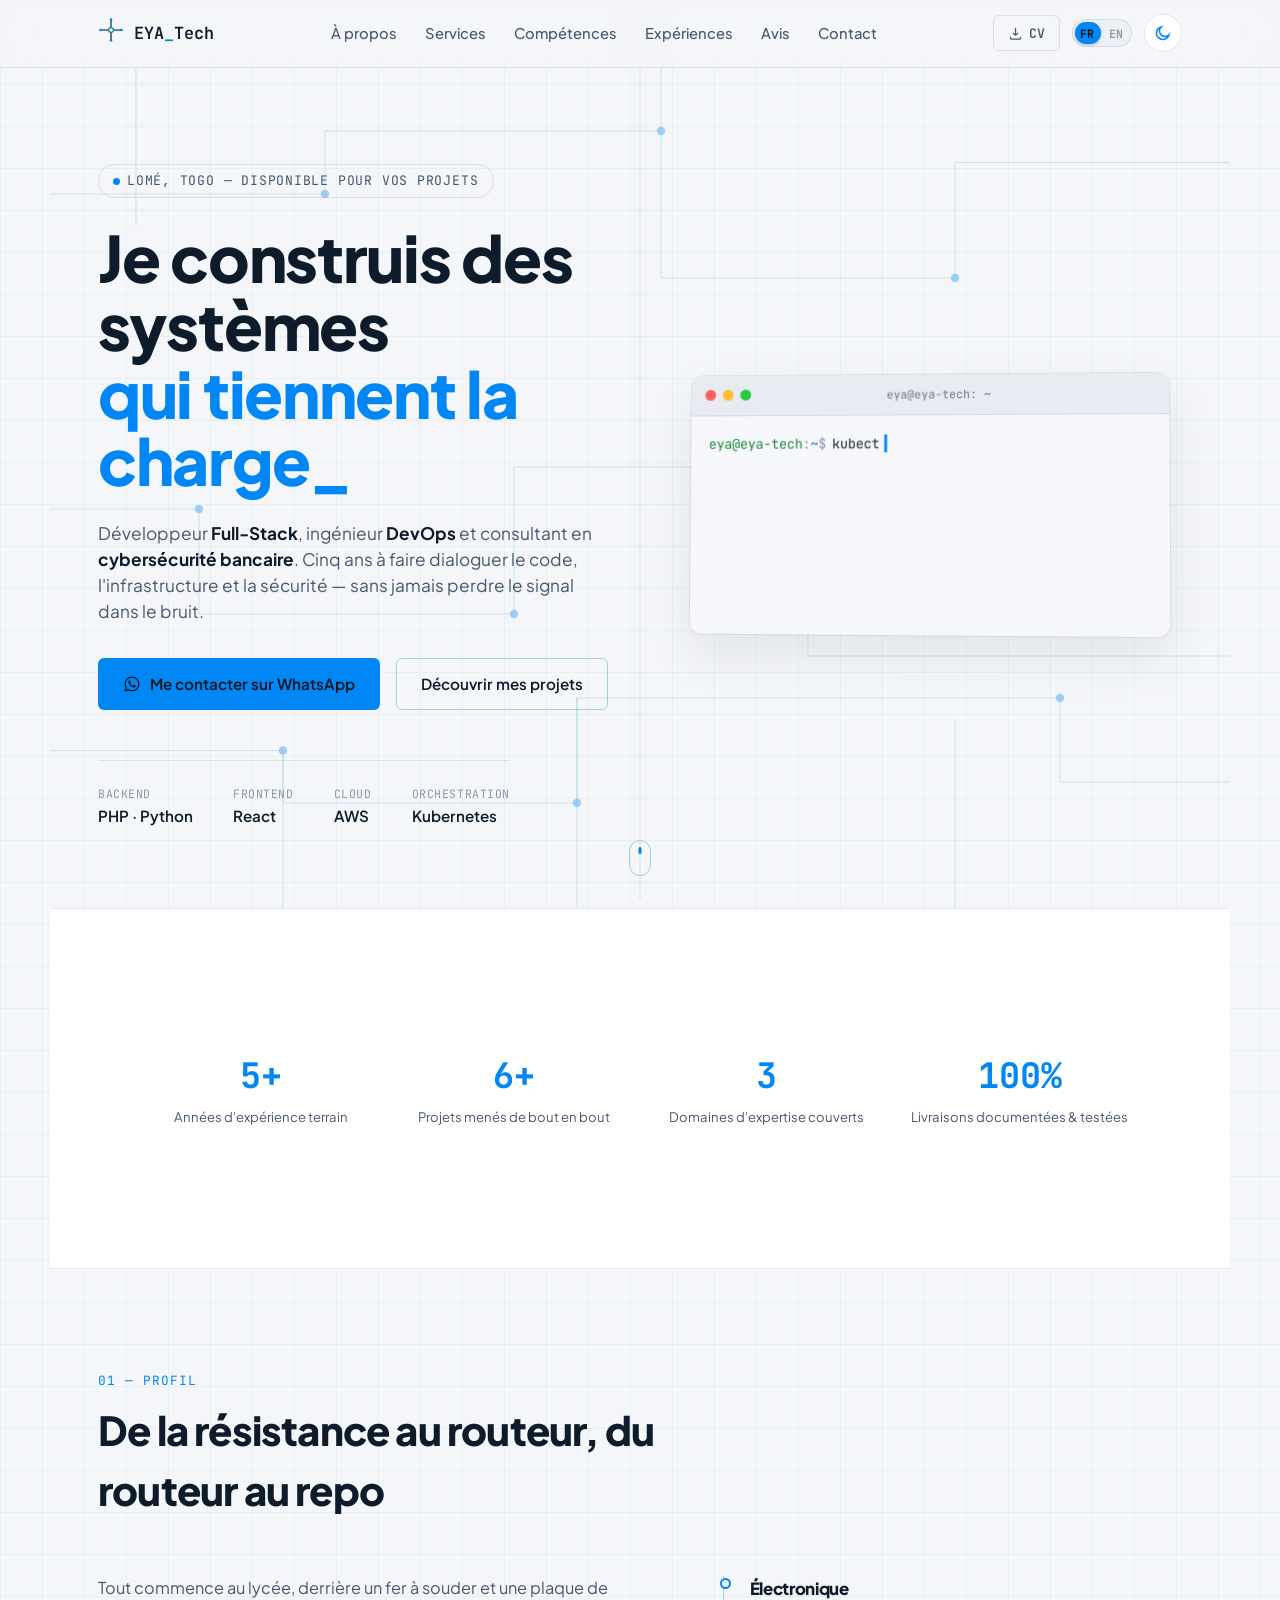
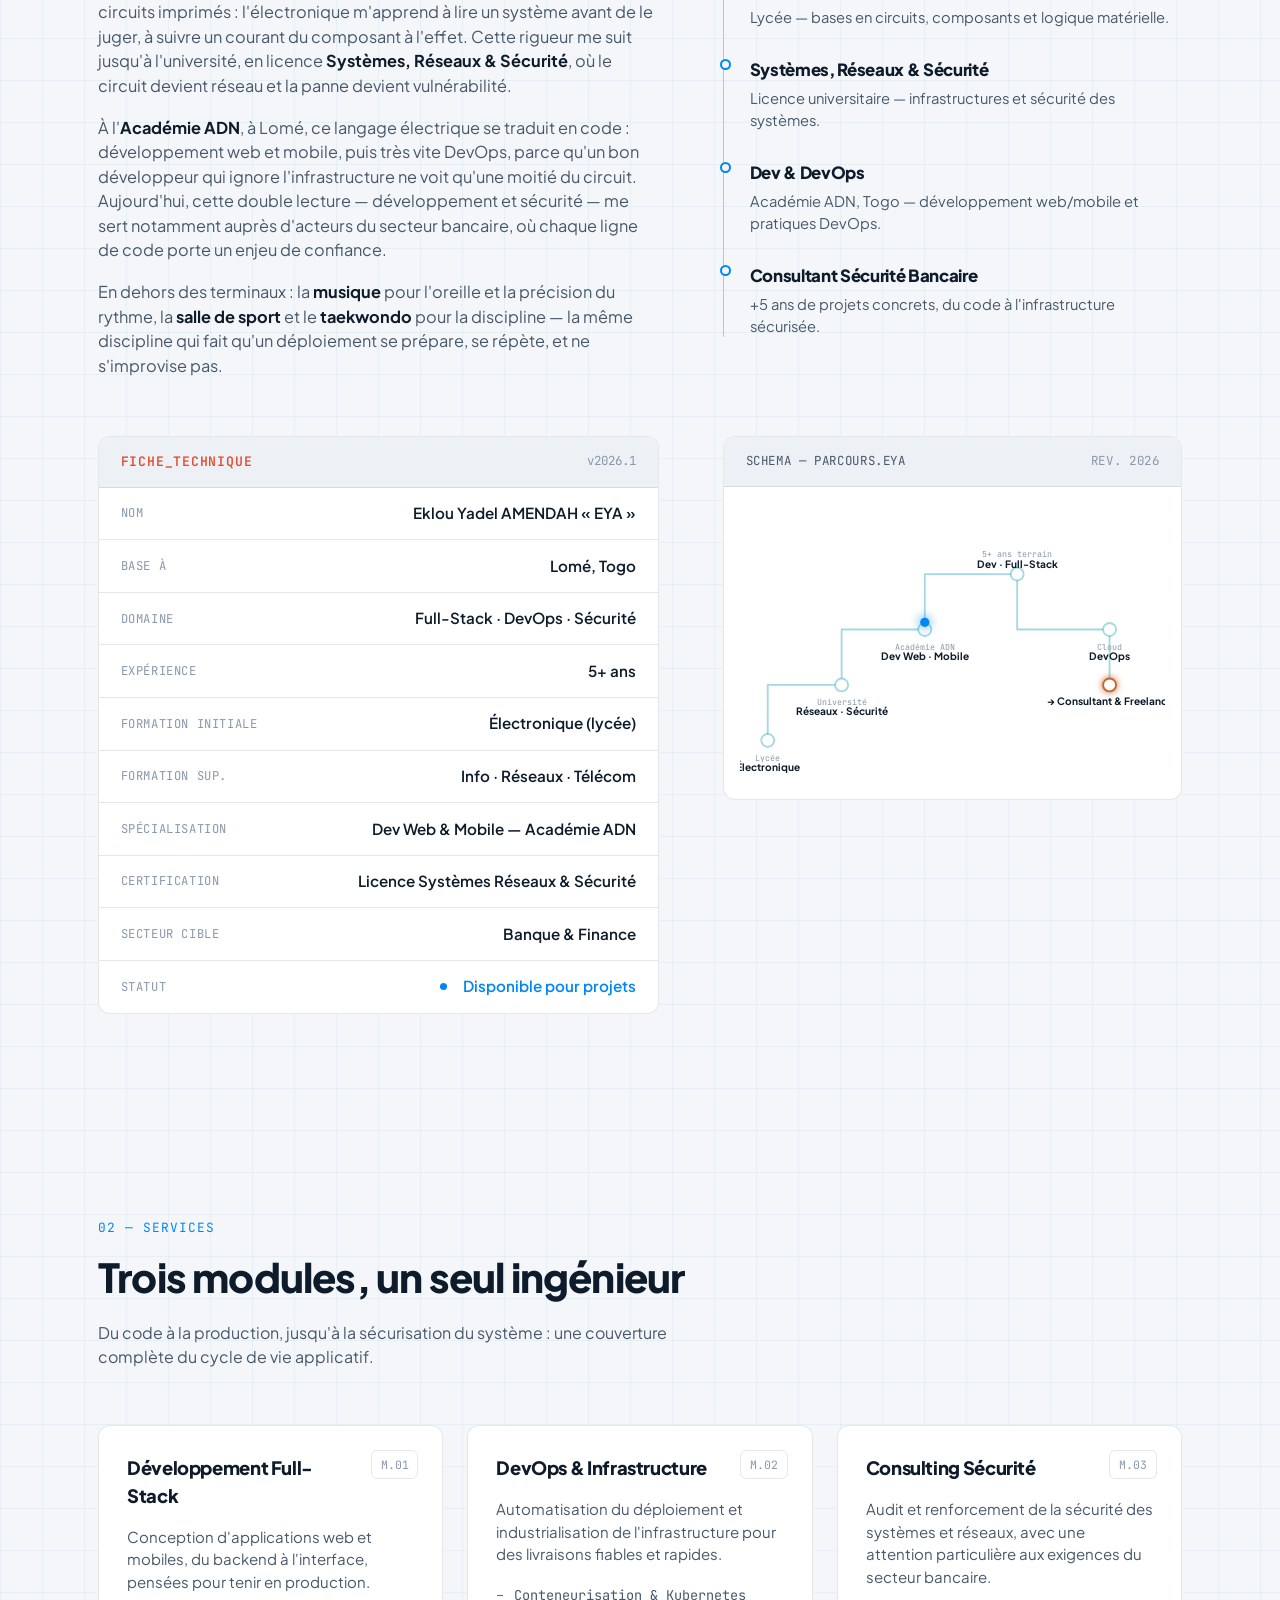
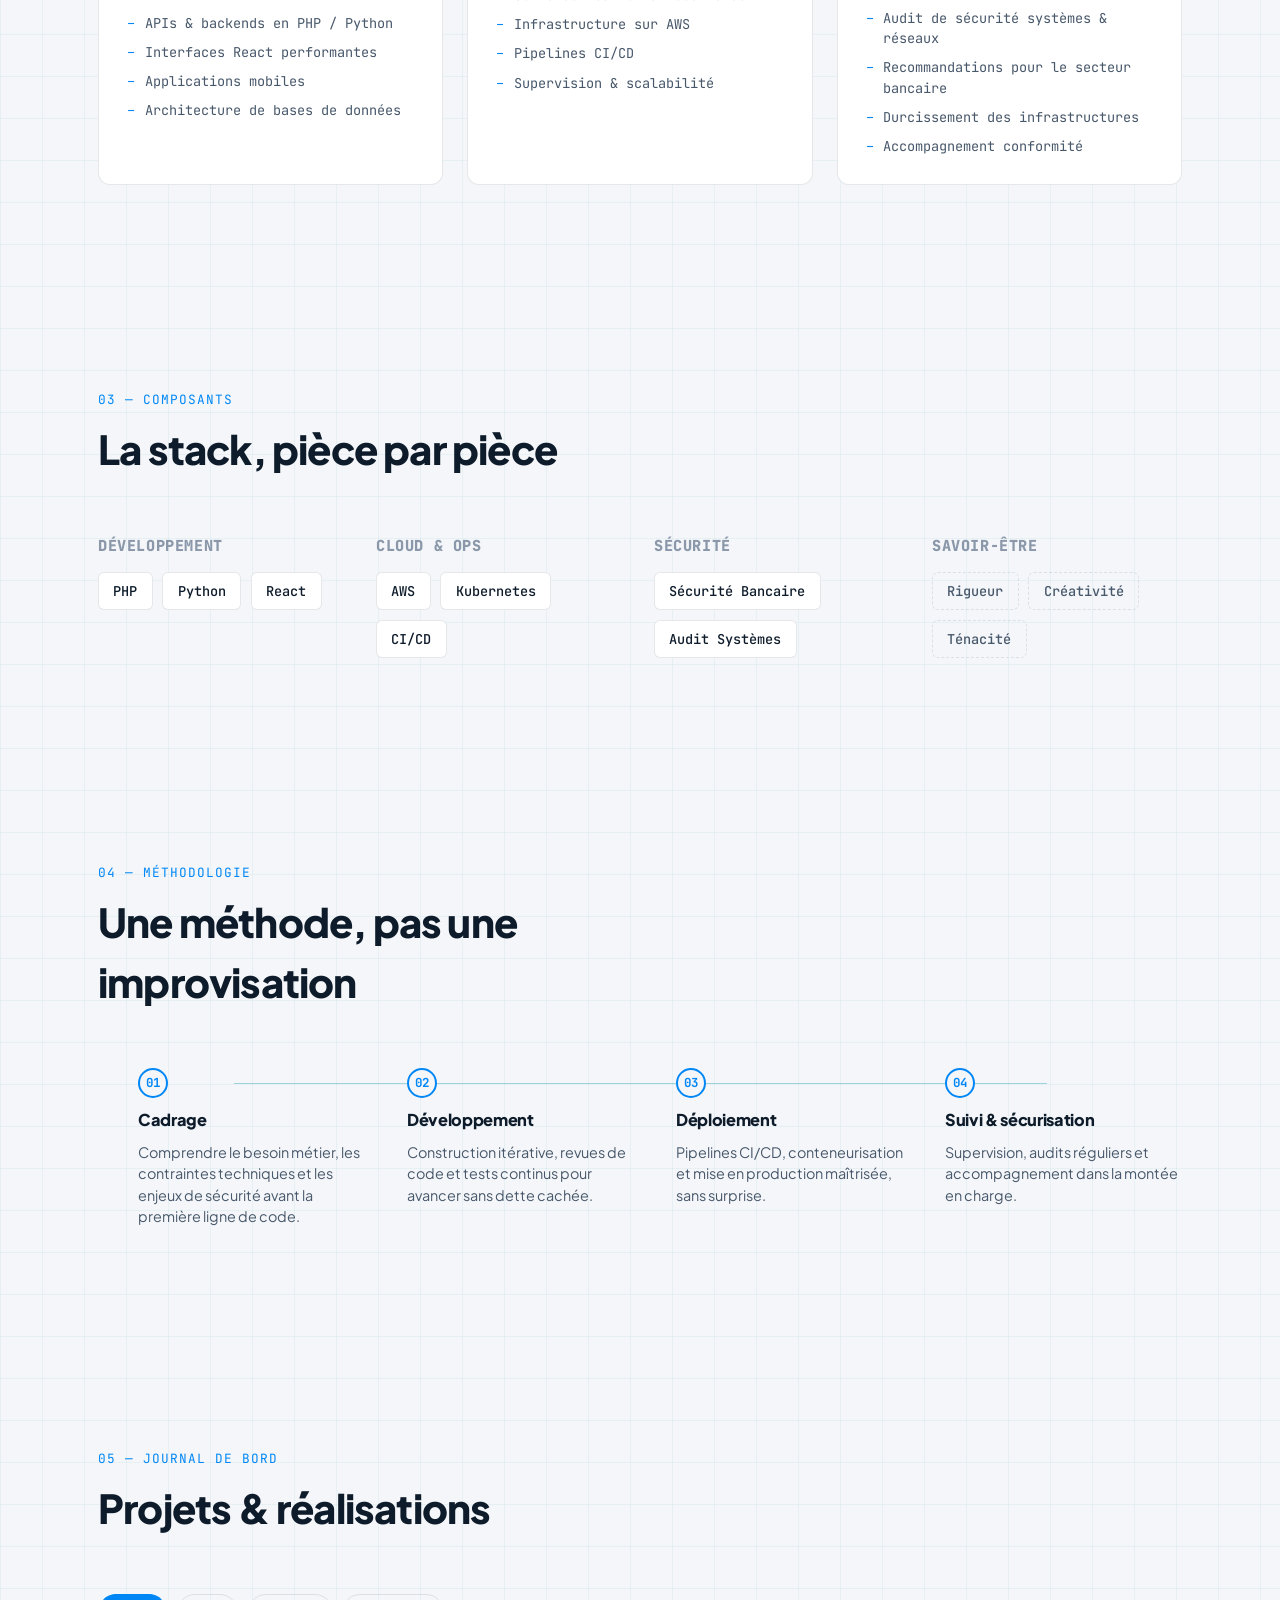
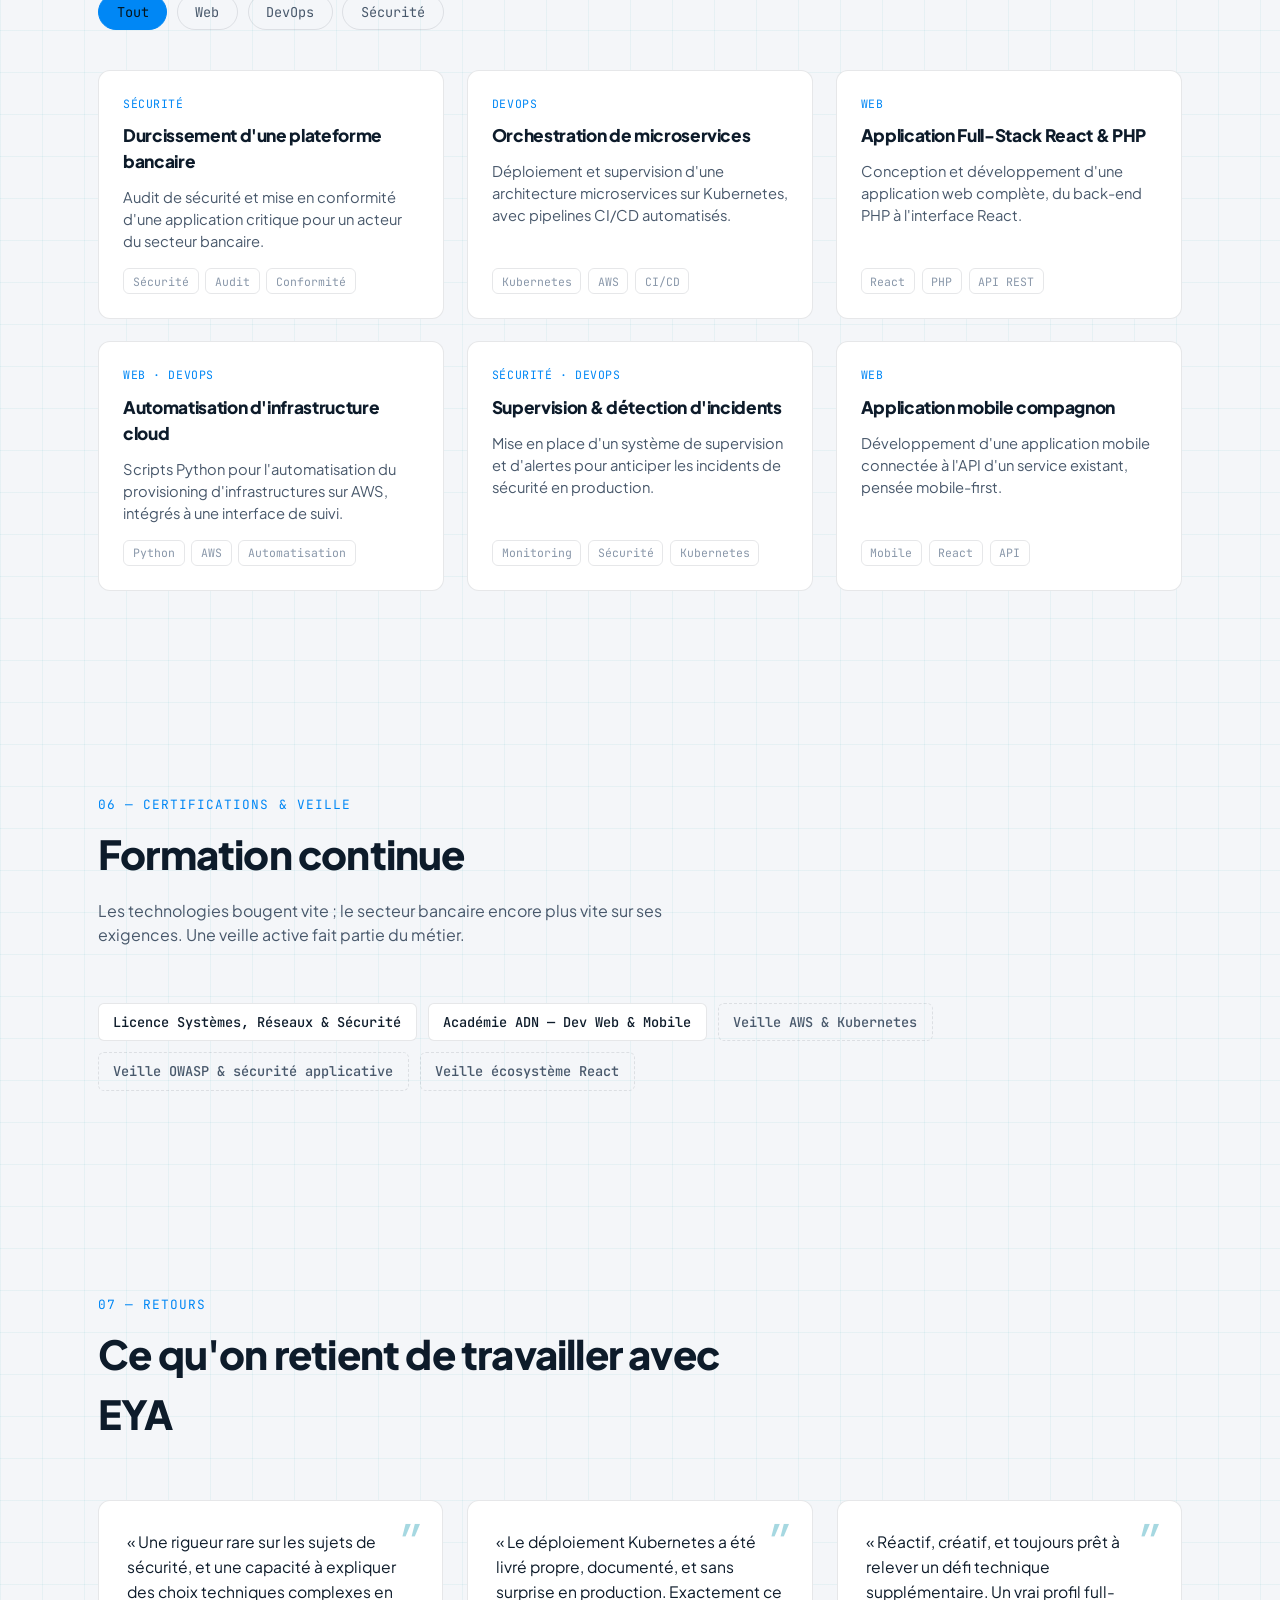
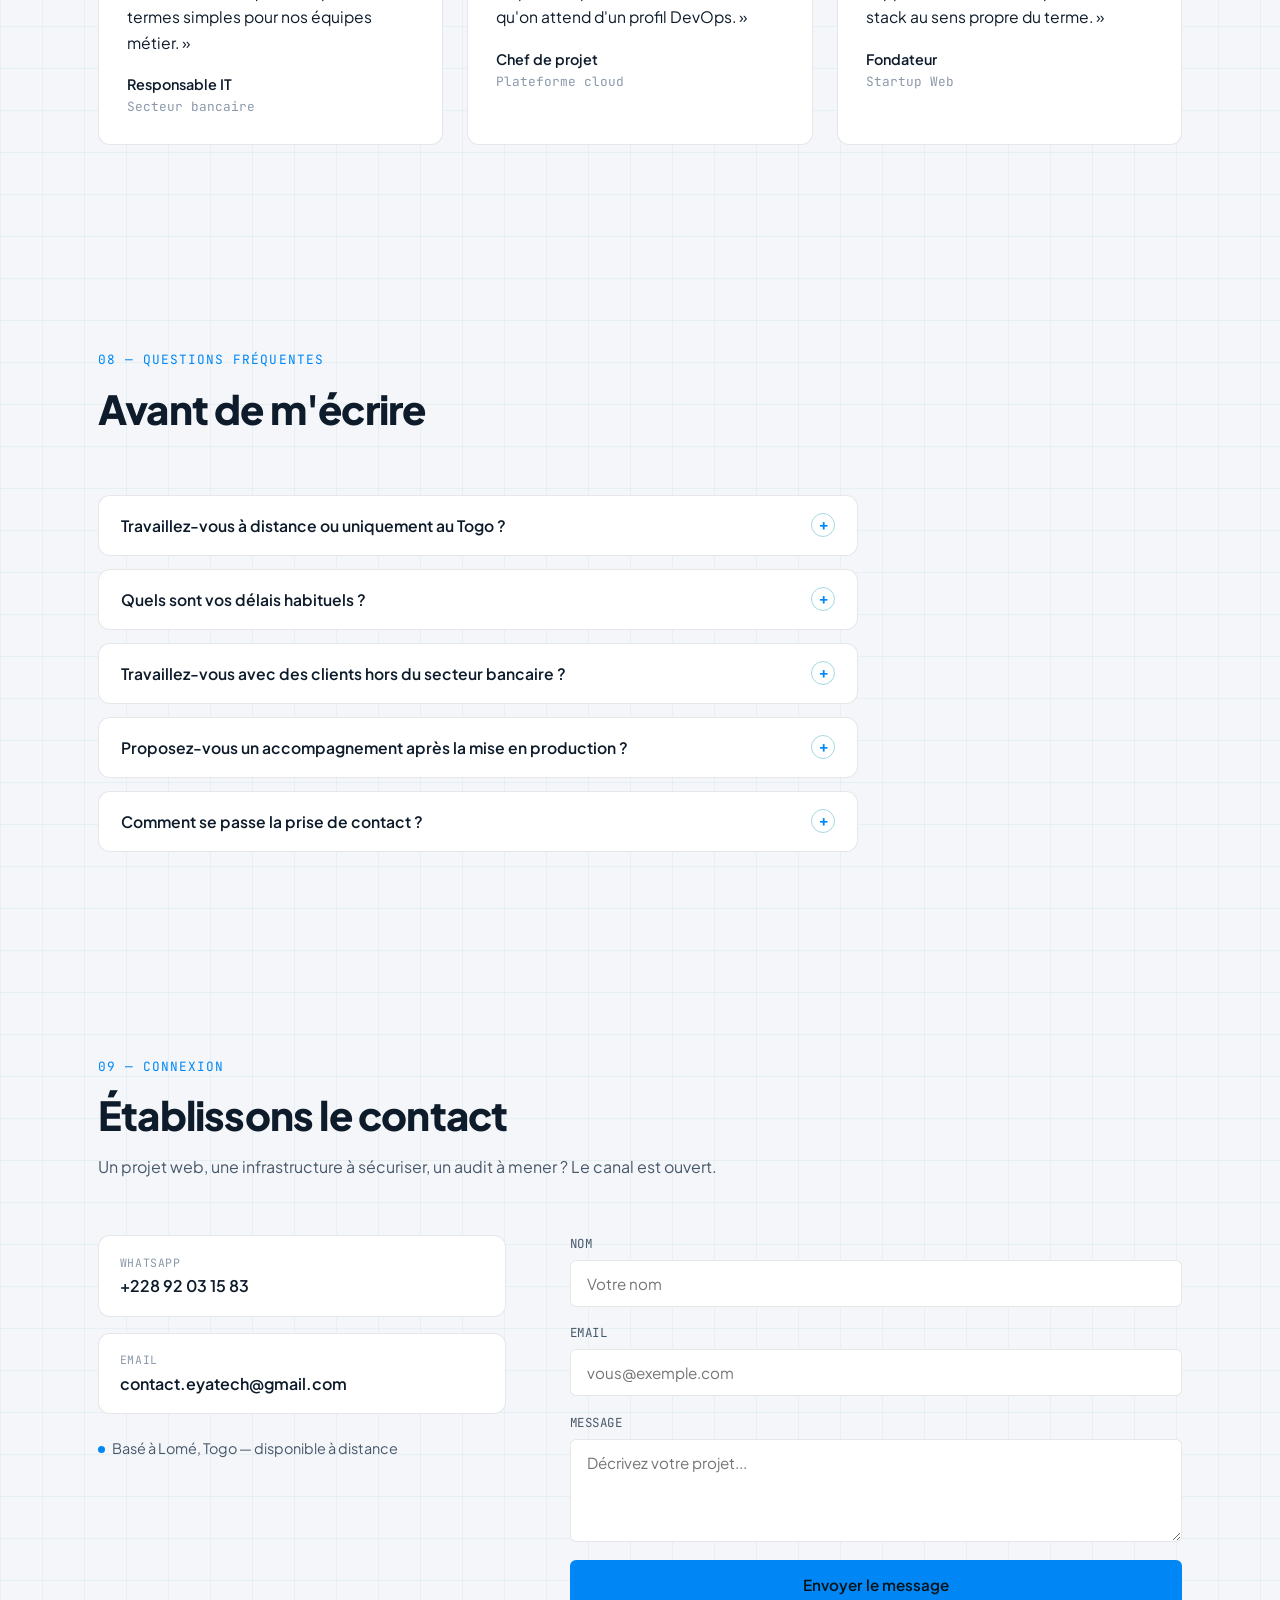
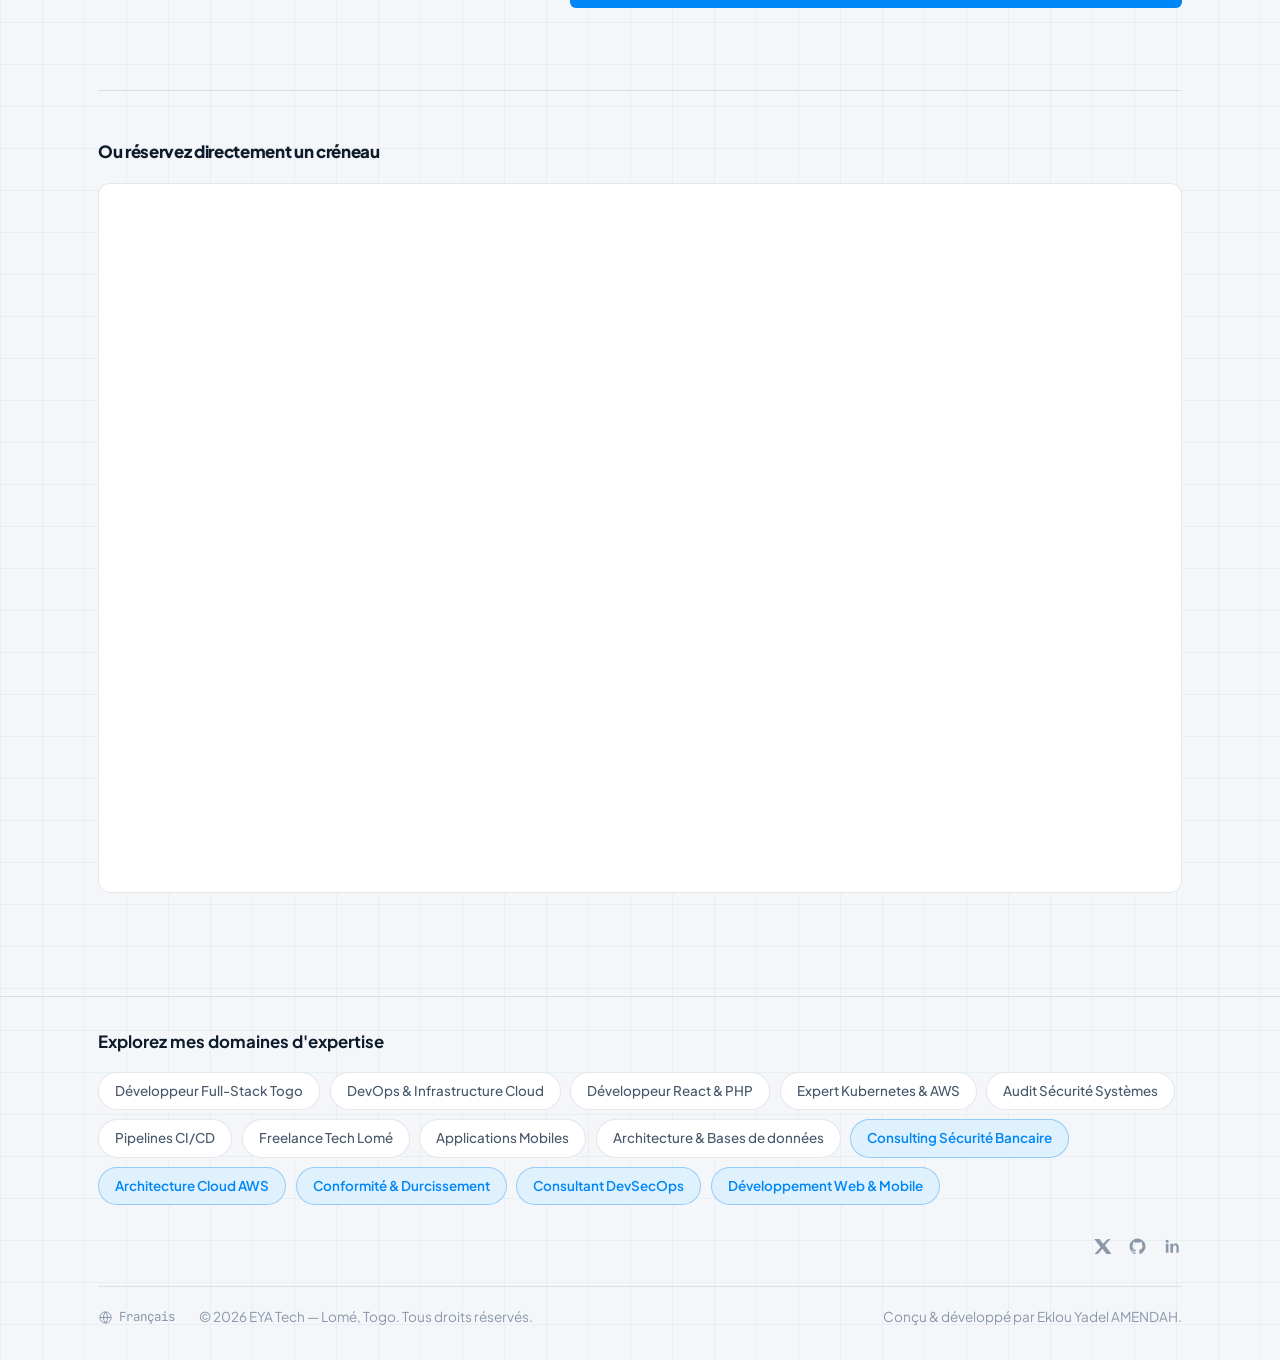
==== commit 74180593: "Add files via upload" ====
--- a/index.html
+++ b/index.html
@@ -20,6 +20,9 @@
     <path class="pcb-spine__path" d="M50,0 L50,4000" />
   </svg>
 </div>
+
+<!-- Scroll progress bar -->
+<div class="scroll-progress" aria-hidden="true"><div class="scroll-progress__bar" id="scroll-progress-bar"></div></div>
 
 <header class="site-header" id="top">
   <div class="header-inner">
@@ -111,7 +114,7 @@
           et la sécurité — sans jamais perdre le signal dans le bruit.
         </p>
         <div class="hero__cta">
-          <a href="https://wa.me/22892031414" target="_blank" rel="noopener" class="btn btn--primary">
+          <a href="https://wa.me/22892031583" target="_blank" rel="noopener" class="btn btn--primary">
             <svg viewBox="0 0 24 24" fill="currentColor" class="btn__icon"><path d="M12.04 2C6.58 2 2.13 6.45 2.13 11.91c0 1.75.46 3.45 1.32 4.95L2 22l5.29-1.4a9.9 9.9 0 0 0 4.75 1.21h.01c5.46 0 9.9-4.45 9.9-9.9 0-2.65-1.03-5.13-2.9-7C17.18 3.03 14.7 2 12.04 2Zm0 18.06a8.2 8.2 0 0 1-4.17-1.14l-.3-.18-3.14.83.84-3.06-.2-.31a8.15 8.15 0 0 1-1.26-4.35c0-4.51 3.68-8.19 8.2-8.19 2.19 0 4.25.85 5.8 2.4a8.13 8.13 0 0 1 2.4 5.8c0 4.52-3.68 8.2-8.17 8.2Zm4.48-6.13c-.24-.12-1.45-.72-1.68-.8-.22-.08-.39-.12-.55.12-.16.24-.63.8-.78.97-.14.16-.28.18-.53.06-.24-.12-1.03-.38-1.96-1.21-.72-.65-1.21-1.44-1.35-1.68-.14-.24-.01-.37.11-.49.11-.11.24-.28.36-.42.12-.14.16-.24.24-.4.08-.16.04-.3-.02-.42-.06-.12-.55-1.33-.76-1.82-.2-.48-.4-.42-.55-.42-.14 0-.3-.02-.46-.02s-.42.06-.64.3c-.22.24-.85.83-.85 2.03 0 1.2.87 2.36.99 2.52.12.16 1.72 2.63 4.17 3.69.58.25 1.04.4 1.39.51.59.19 1.12.16 1.54.1.47-.07 1.45-.59 1.65-1.16.2-.57.2-1.06.14-1.16-.06-.1-.22-.16-.46-.28Z"/></svg>
             <span data-i18n="hero.cta.whatsapp">Me contacter sur WhatsApp</span>
           </a>
@@ -601,13 +604,13 @@
 
       <div class="contact__grid">
         <div class="contact__direct">
-          <a href="https://wa.me/22892031414" target="_blank" rel="noopener" class="contact__link">
+          <a href="https://wa.me/22892031583" target="_blank" rel="noopener" class="contact__link">
             <span class="contact__link-label">WhatsApp</span>
-            <span class="contact__link-value">+228 92 03 14 14</span>
+            <span class="contact__link-value">+228 92 03 15 83</span>
           </a>
-          <a href="mailto:eyatech.services@gmail.com" class="contact__link">
+          <a href="mailto:contact.eyatech@gmail.com" class="contact__link">
             <span class="contact__link-label">Email</span>
-            <span class="contact__link-value">eyatech.services@gmail.com</span>
+            <span class="contact__link-value">contact.eyatech@gmail.com</span>
           </a>
           <p class="contact__location">
             <span class="pulse-dot"></span> <span data-i18n="contact.location">Basé à Lomé, Togo — disponible à distance</span>
@@ -631,14 +634,75 @@
           <p class="form-note" id="form-note" role="status" aria-live="polite"></p>
         </form>
       </div>
+
+      <div class="calendly-block">
+        <h3 class="calendly-block__title" data-i18n="contact.calendly.title">Ou réservez directement un créneau</h3>
+        <div class="calendly-block__frame">
+          <!-- Calendly inline widget begin -->
+          <div class="calendly-inline-widget" data-url="https://calendly.com/contact-eyatech" style="min-width:320px;height:700px;color-scheme:light;"></div>
+          <script type="text/javascript" src="https://assets.calendly.com/assets/external/widget.js" async></script>
+          <!-- Calendly inline widget end -->
+        </div>
+      </div>
     </div>
   </section>
 
 </main>
 
+<button class="back-to-top" id="back-to-top" type="button" aria-label="Retour en haut">
+  <svg viewBox="0 0 24 24" fill="none" stroke="currentColor" stroke-width="2"><path d="M12 19V5M5 12l7-7 7 7"/></svg>
+</button>
+
 <footer class="site-footer">
-  <p>© <span id="year"></span> EYA Tech — Lomé, Togo. <span data-i18n="footer.rights">Tous droits réservés.</span></p>
-  <p class="site-footer__credits" data-i18n="footer.credits">Conçu &amp; développé par Eklou Yadel AMENDAH.</p>
+  <div class="site-footer__inner">
+
+    <div class="site-footer__tags">
+      <h4 class="site-footer__tags-title" data-i18n="footer.tags.title">Explorez mes domaines d'expertise</h4>
+      <div class="tag-cloud">
+        <a href="#services" class="tag-pill" data-i18n="footer.tags.t1">Développeur Full-Stack Togo</a>
+        <a href="#services" class="tag-pill" data-i18n-html="footer.tags.t2">DevOps &amp; Infrastructure Cloud</a>
+        <a href="#skills" class="tag-pill" data-i18n="footer.tags.t3">Développeur React &amp; PHP</a>
+        <a href="#skills" class="tag-pill" data-i18n-html="footer.tags.t4">Expert Kubernetes &amp; AWS</a>
+        <a href="#certifications" class="tag-pill" data-i18n="footer.tags.t5">Audit Sécurité Systèmes</a>
+        <a href="#experience" class="tag-pill" data-i18n="footer.tags.t6">Pipelines CI/CD</a>
+        <a href="#about" class="tag-pill" data-i18n="footer.tags.t7">Freelance Tech Lomé</a>
+
+        <a href="#experience" class="tag-pill" data-i18n="footer.tags.t8">Applications Mobiles</a>
+        <a href="#services" class="tag-pill" data-i18n-html="footer.tags.t9">Architecture &amp; Bases de données</a>
+        <a href="#services" class="tag-pill tag-pill--featured" data-i18n="footer.tags.t10">Consulting Sécurité Bancaire</a>
+        <a href="#services" class="tag-pill tag-pill--featured" data-i18n="footer.tags.t11">Architecture Cloud AWS</a>
+        <a href="#services" class="tag-pill tag-pill--featured" data-i18n-html="footer.tags.t12">Conformité &amp; Durcissement</a>
+        <a href="#services" class="tag-pill tag-pill--featured" data-i18n="footer.tags.t13">Consultant DevSecOps</a>
+
+        <a href="#services" class="tag-pill tag-pill--featured" data-i18n-html="footer.tags.t14">Développement Web &amp; Mobile</a>
+      </div>
+    </div>
+
+
+    <div class="site-footer__socials">
+      <a href="#" target="_blank" rel="noopener" aria-label="X (Twitter)" class="site-footer__social">
+        <svg viewBox="0 0 24 24" fill="currentColor"><path d="M18.9 2.5h3.2l-7 8 8.2 11h-6.4l-5-6.6-5.7 6.6H2L9.5 13l-7.8-10.5h6.5l4.5 6Z"/></svg>
+      </a>
+      <a href="#" target="_blank" rel="noopener" aria-label="GitHub" class="site-footer__social">
+        <svg viewBox="0 0 24 24" fill="currentColor"><path d="M12 2a10 10 0 0 0-3.16 19.49c.5.1.68-.22.68-.48v-1.7c-2.78.6-3.37-1.35-3.37-1.35-.46-1.15-1.11-1.46-1.11-1.46-.9-.62.07-.6.07-.6 1 .07 1.53 1.03 1.53 1.03.9 1.52 2.34 1.08 2.91.83.09-.65.35-1.08.63-1.33-2.22-.25-4.56-1.11-4.56-4.95 0-1.1.39-1.99 1.03-2.7-.1-.25-.45-1.27.1-2.65 0 0 .84-.27 2.75 1.03a9.6 9.6 0 0 1 5 0c1.9-1.3 2.75-1.03 2.75-1.03.55 1.38.2 2.4.1 2.65.64.71 1.03 1.6 1.03 2.7 0 3.85-2.34 4.7-4.57 4.95.36.31.68.92.68 1.85v2.74c0 .27.18.58.69.48A10 10 0 0 0 12 2Z"/></svg>
+      </a>
+      <a href="#" target="_blank" rel="noopener" aria-label="LinkedIn" class="site-footer__social">
+        <svg viewBox="0 0 24 24" fill="currentColor"><path d="M6.94 8.5H3.56V20h3.38V8.5ZM5.25 3.5a1.96 1.96 0 1 0 0 3.92 1.96 1.96 0 0 0 0-3.92ZM20.44 20h-3.37v-6.13c0-1.46-.03-3.34-2.04-3.34-2.04 0-2.35 1.6-2.35 3.23V20h-3.37V8.5h3.24v1.57h.05c.45-.86 1.56-1.77 3.2-1.77 3.43 0 4.06 2.26 4.06 5.2V20Z"/></svg>
+      </a>
+    </div>
+
+    <div class="site-footer__divider"></div>
+
+    <div class="site-footer__bottom">
+      <span class="site-footer__lang">
+        <svg viewBox="0 0 24 24" fill="none" stroke="currentColor" stroke-width="1.6"><circle cx="12" cy="12" r="9"/><path d="M3 12h18M12 3a14 14 0 0 1 0 18M12 3a14 14 0 0 0 0 18"/></svg>
+        <span id="footer-lang-label">Français</span>
+      </span>
+      <p class="site-footer__copy">© <span id="year"></span> EYA Tech — Lomé, Togo. <span data-i18n="footer.rights">Tous droits réservés.</span></p>
+      <p class="site-footer__credits" data-i18n="footer.credits">Conçu &amp; développé par Eklou Yadel AMENDAH.</p>
+    </div>
+
+  </div>
 </footer>
 
 <script src="script.js"></script>
--- a/style.css
+++ b/style.css
@@ -84,7 +84,7 @@
 }
 
 *,*::before,*::after{ box-sizing: border-box; }
-html{ scroll-behavior: smooth; }
+html{ scroll-behavior: auto; }
 @media (prefers-reduced-motion: reduce){
   html{ scroll-behavior: auto; }
   *,*::before,*::after{ animation-duration: .001ms !important; animation-iteration-count: 1 !important; transition-duration: .001ms !important; scroll-behavior: auto !important; }
@@ -165,6 +165,22 @@
 /* ============================================================
    Header
    ============================================================ */
+/* ============================================================
+   Scroll progress bar
+   ============================================================ */
+.scroll-progress{
+  position: fixed; top:0; left:0; right:0;
+  height: 3px;
+  z-index: 60;
+  background: transparent;
+}
+.scroll-progress__bar{
+  height:100%; width:0%;
+  background: var(--accent-2);
+  box-shadow: 0 0 8px color-mix(in srgb, var(--accent-2) 70%, transparent);
+  transition: width .08s linear;
+}
+
 .site-header{
   position: sticky; top:0; z-index: 50;
   background: color-mix(in srgb, var(--bg) 82%, transparent);
@@ -791,16 +807,116 @@
 .form-row input:focus, .form-row textarea:focus{ border-color: var(--accent-2); }
 .form-note{ font-size:.85rem; color: var(--accent-2); min-height: 1.2em; }
 
+.calendly-block{
+  margin-top: 3rem;
+  padding-top: 3rem;
+  border-top: 1px solid var(--line);
+}
+.calendly-block__title{
+  font-size: 1.05rem;
+  margin-bottom: 1.2rem;
+  color: var(--ink);
+}
+.calendly-block__frame{
+  background: #fff;
+  border: 1px solid var(--line);
+  border-radius: var(--radius-m);
+  overflow: hidden;
+  padding: 4px;
+}
+
 /* ============================================================
    Footer
    ============================================================ */
+/* ============================================================
+   Back to top
+   ============================================================ */
+.back-to-top{
+  position: fixed;
+  right: clamp(1rem, 4vw, 2rem);
+  bottom: clamp(1rem, 4vw, 2rem);
+  z-index: 55;
+  width: 44px; height: 44px;
+  border-radius: 50%;
+  background: var(--bg-elevated);
+  border: 1px solid var(--line);
+  color: var(--ink);
+  display:flex; align-items:center; justify-content:center;
+  box-shadow: var(--shadow);
+  opacity: 0; transform: translateY(12px);
+  pointer-events: none;
+  transition: opacity var(--dur-med) var(--ease), transform var(--dur-med) var(--ease), border-color var(--dur-fast) var(--ease);
+}
+.back-to-top.is-visible{ opacity:1; transform: translateY(0); pointer-events:auto; }
+.back-to-top:hover{ border-color: var(--accent-2); }
+.back-to-top svg{ width:20px; height:20px; }
+
 .site-footer{
   position:relative; z-index:1;
   border-top: 1px solid var(--line);
+}
+.site-footer__inner{
+  max-width: var(--container); margin: 0 auto;
   padding: 2rem var(--pad);
-  display:flex; justify-content:space-between; flex-wrap:wrap; gap:.5rem;
   font-size:.85rem; color: var(--ink-faint);
-  max-width: var(--container); margin: 0 auto;
+}
+
+.site-footer__tags{ margin-bottom: 2rem; }
+.site-footer__tags-title{
+  font-size: 1.05rem; font-weight: 700; color: var(--ink);
+  margin: 0 0 1.1rem;
+}
+.tag-cloud{ display:flex; flex-wrap:wrap; gap:.6rem; }
+.tag-pill{
+  display:inline-flex; align-items:center;
+  padding: .5rem 1rem;
+  border-radius: 999px;
+  font-size:.84rem; font-weight:500;
+  color: var(--ink-dim);
+  background: var(--bg-elevated);
+  border: 1px solid var(--line);
+  transition: transform var(--dur-fast) var(--ease), border-color var(--dur-fast) var(--ease), color var(--dur-fast) var(--ease), background var(--dur-fast) var(--ease);
+}
+.tag-pill:hover{
+  transform: translateY(-2px);
+  border-color: var(--accent-2);
+  color: var(--ink);
+}
+.tag-pill--featured{
+  color: var(--accent-2);
+  background: color-mix(in srgb, var(--accent-2) 12%, var(--bg-elevated));
+  border-color: color-mix(in srgb, var(--accent-2) 35%, transparent);
+  font-weight: 600;
+}
+.tag-pill--featured:hover{
+  background: color-mix(in srgb, var(--accent-2) 20%, var(--bg-elevated));
+  border-color: var(--accent-2);
+}
+
+.site-footer__socials{ display:flex; justify-content:flex-end; gap:1rem; margin-bottom: 1.5rem; }
+.site-footer__social{
+  color: var(--ink-faint);
+  transition: color var(--dur-fast) var(--ease), transform var(--dur-fast) var(--ease);
+}
+.site-footer__social svg{ width:19px; height:19px; }
+.site-footer__social:hover{ color: var(--accent-2); transform: translateY(-2px); }
+
+.site-footer__divider{ height:1px; background: var(--line); margin-bottom: 1.3rem; }
+
+.site-footer__bottom{
+  display:flex; align-items:center; flex-wrap:wrap; gap: .5rem 1.5rem;
+}
+.site-footer__lang{
+  display:flex; align-items:center; gap:.4rem;
+  font-family: var(--font-mono); font-size:.78rem;
+}
+.site-footer__lang svg{ width:15px; height:15px; }
+.site-footer__copy{ margin-right: auto; }
+.site-footer__credits{ }
+
+@media (max-width: 560px){
+  .site-footer__bottom{ flex-direction:column; align-items:flex-start; gap:.4rem; }
+  .site-footer__copy{ margin-right:0; }
 }
 
 /* ============================================================
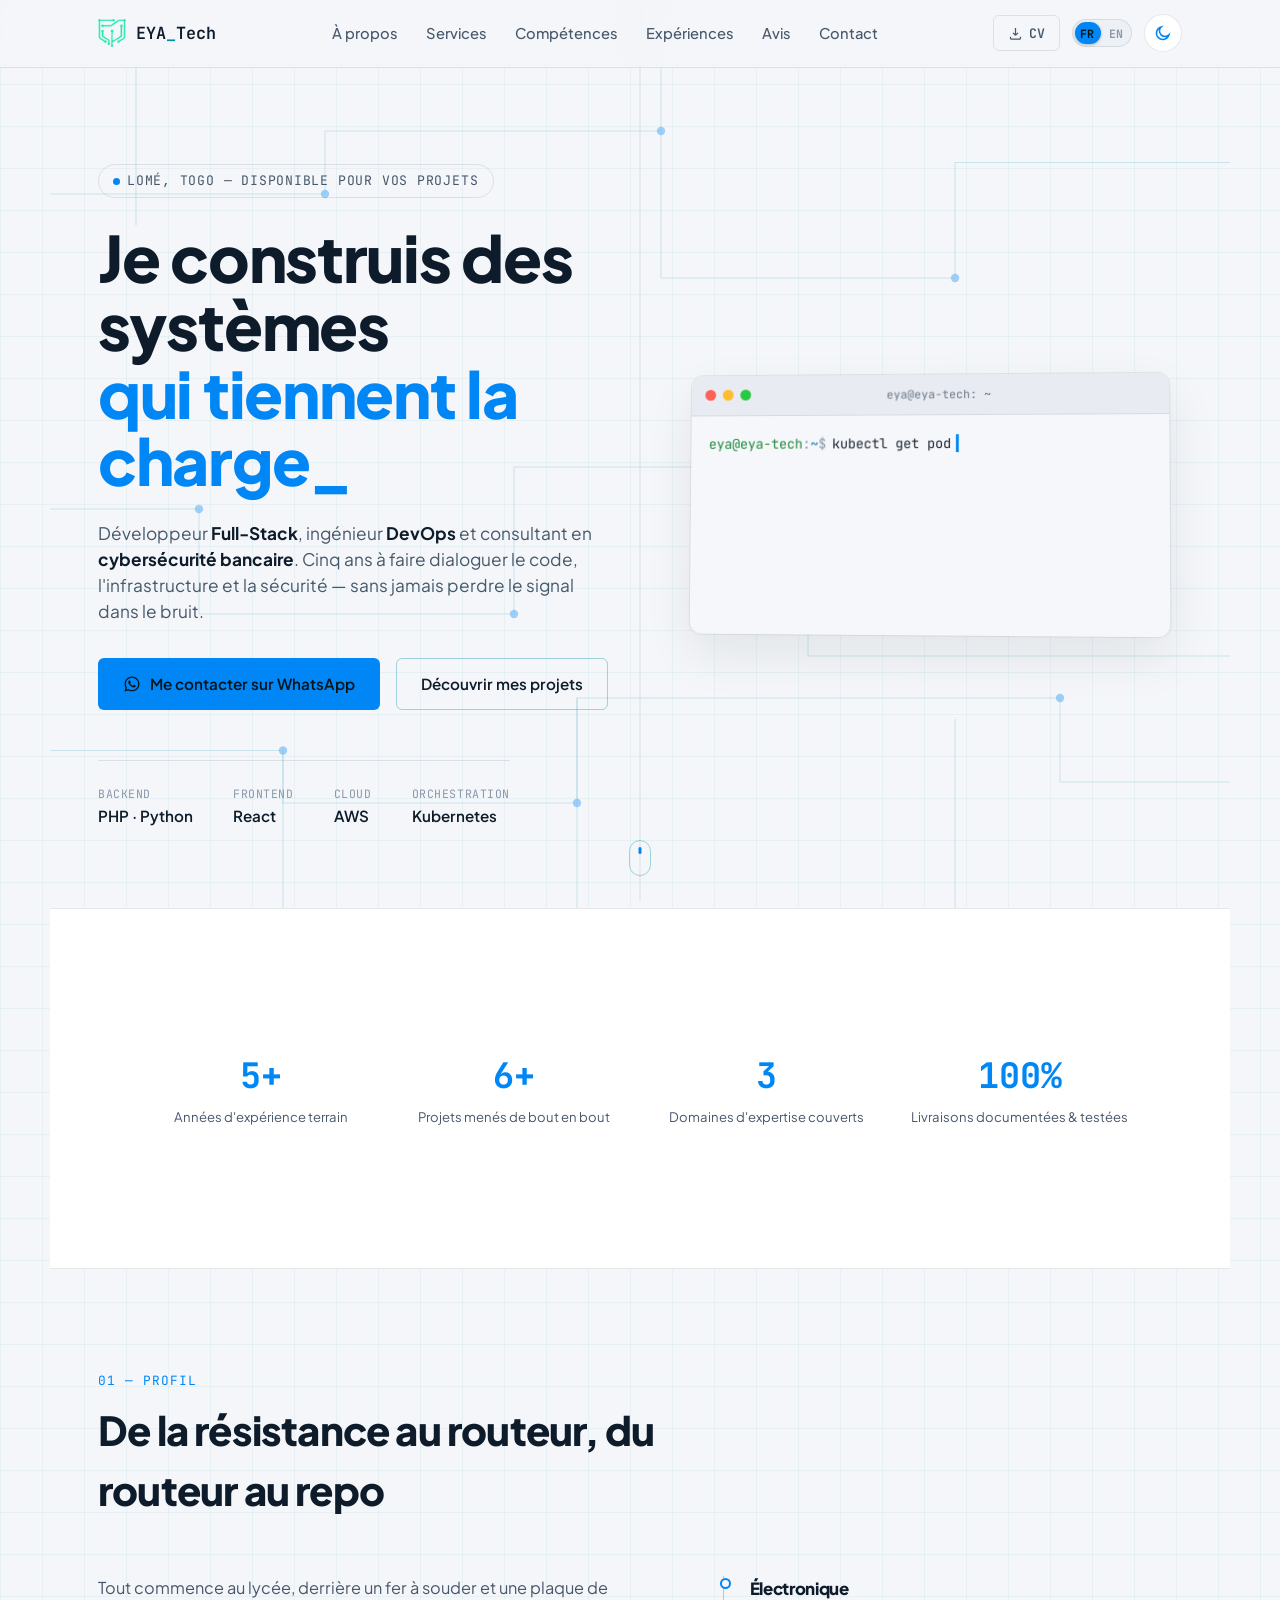
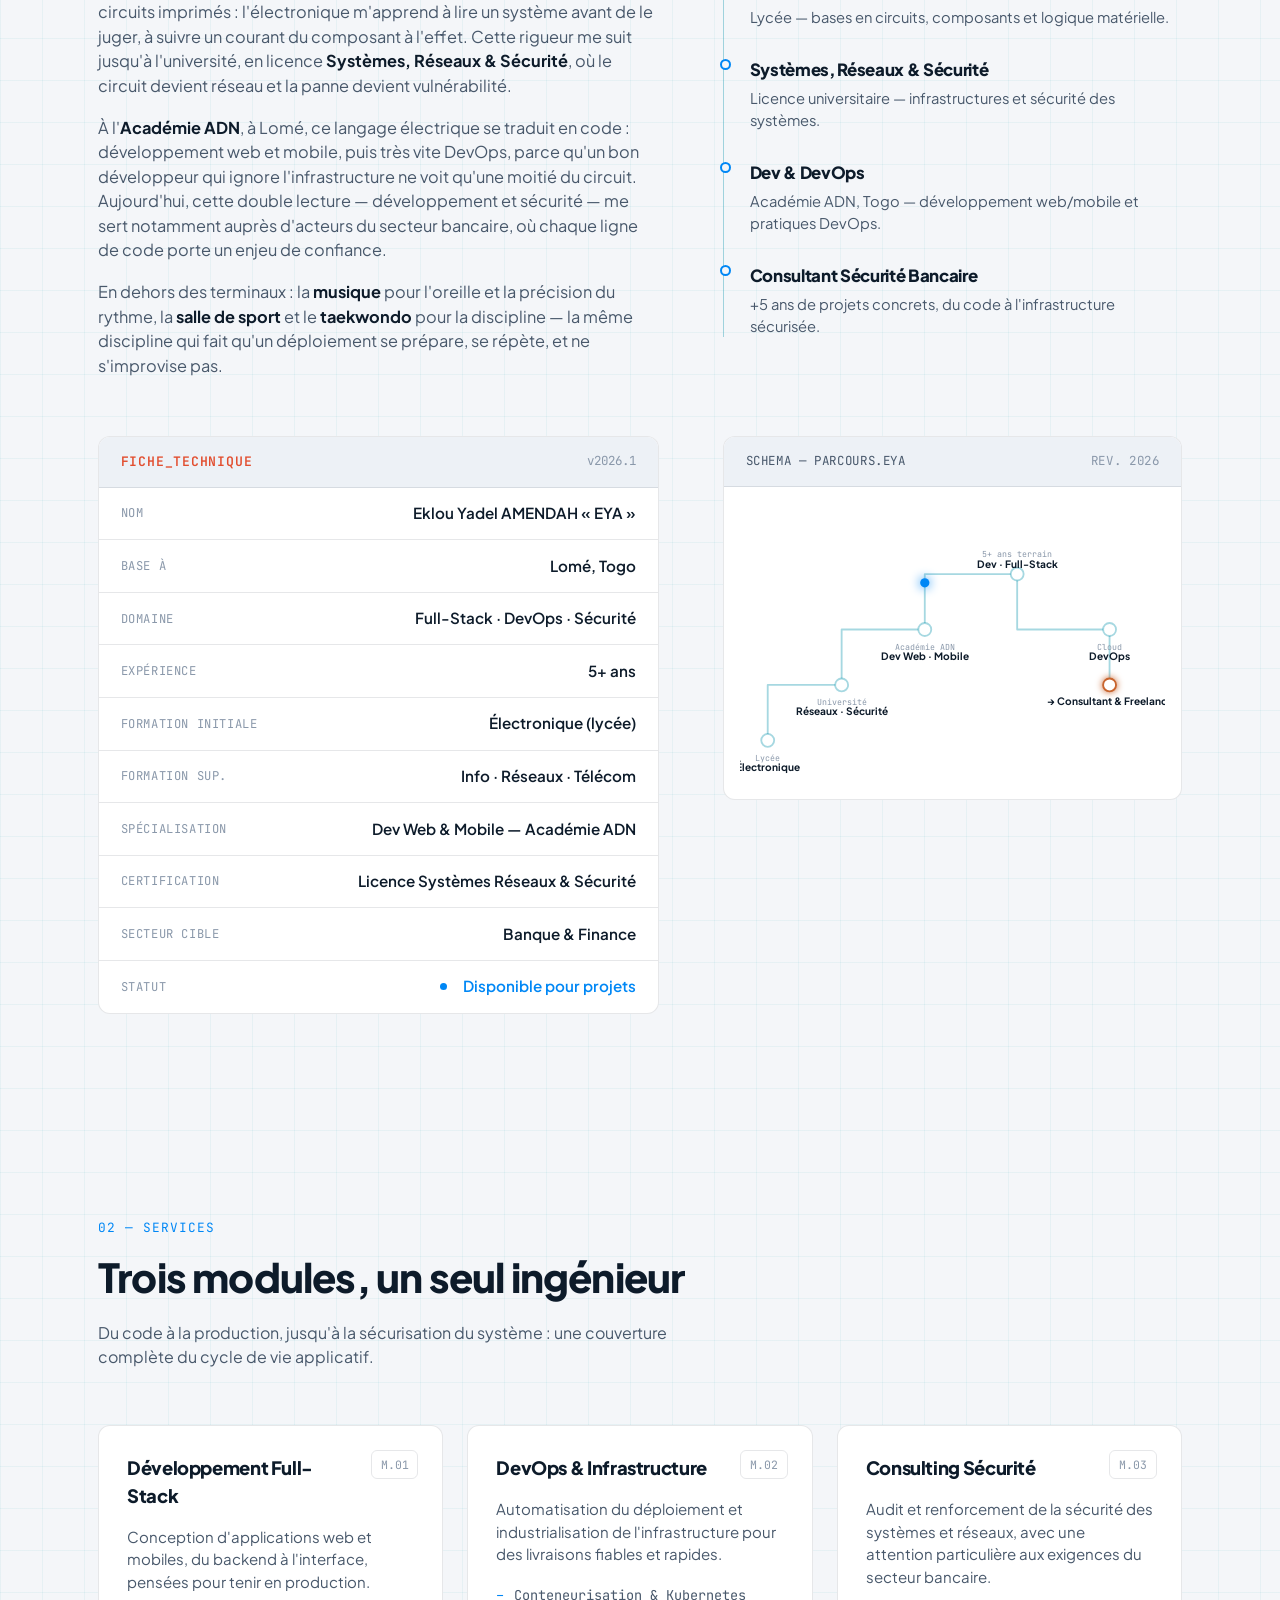
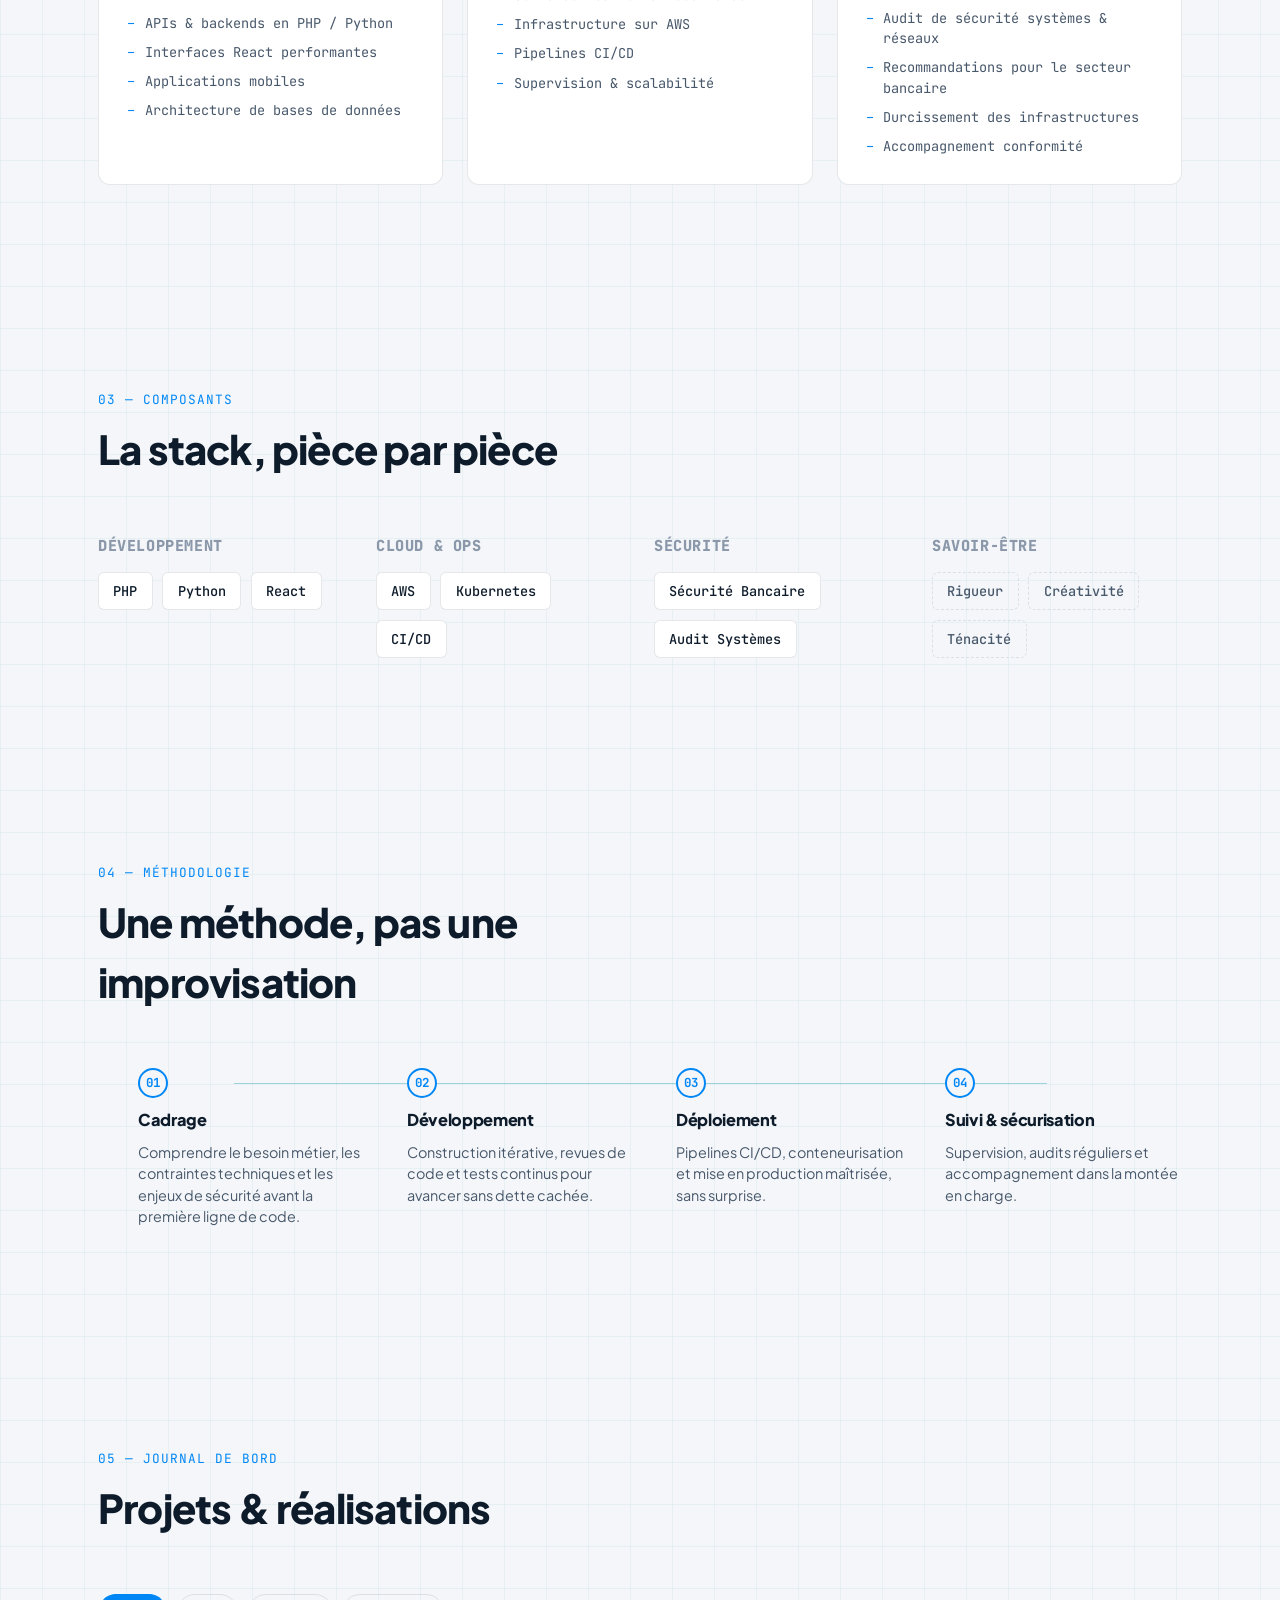
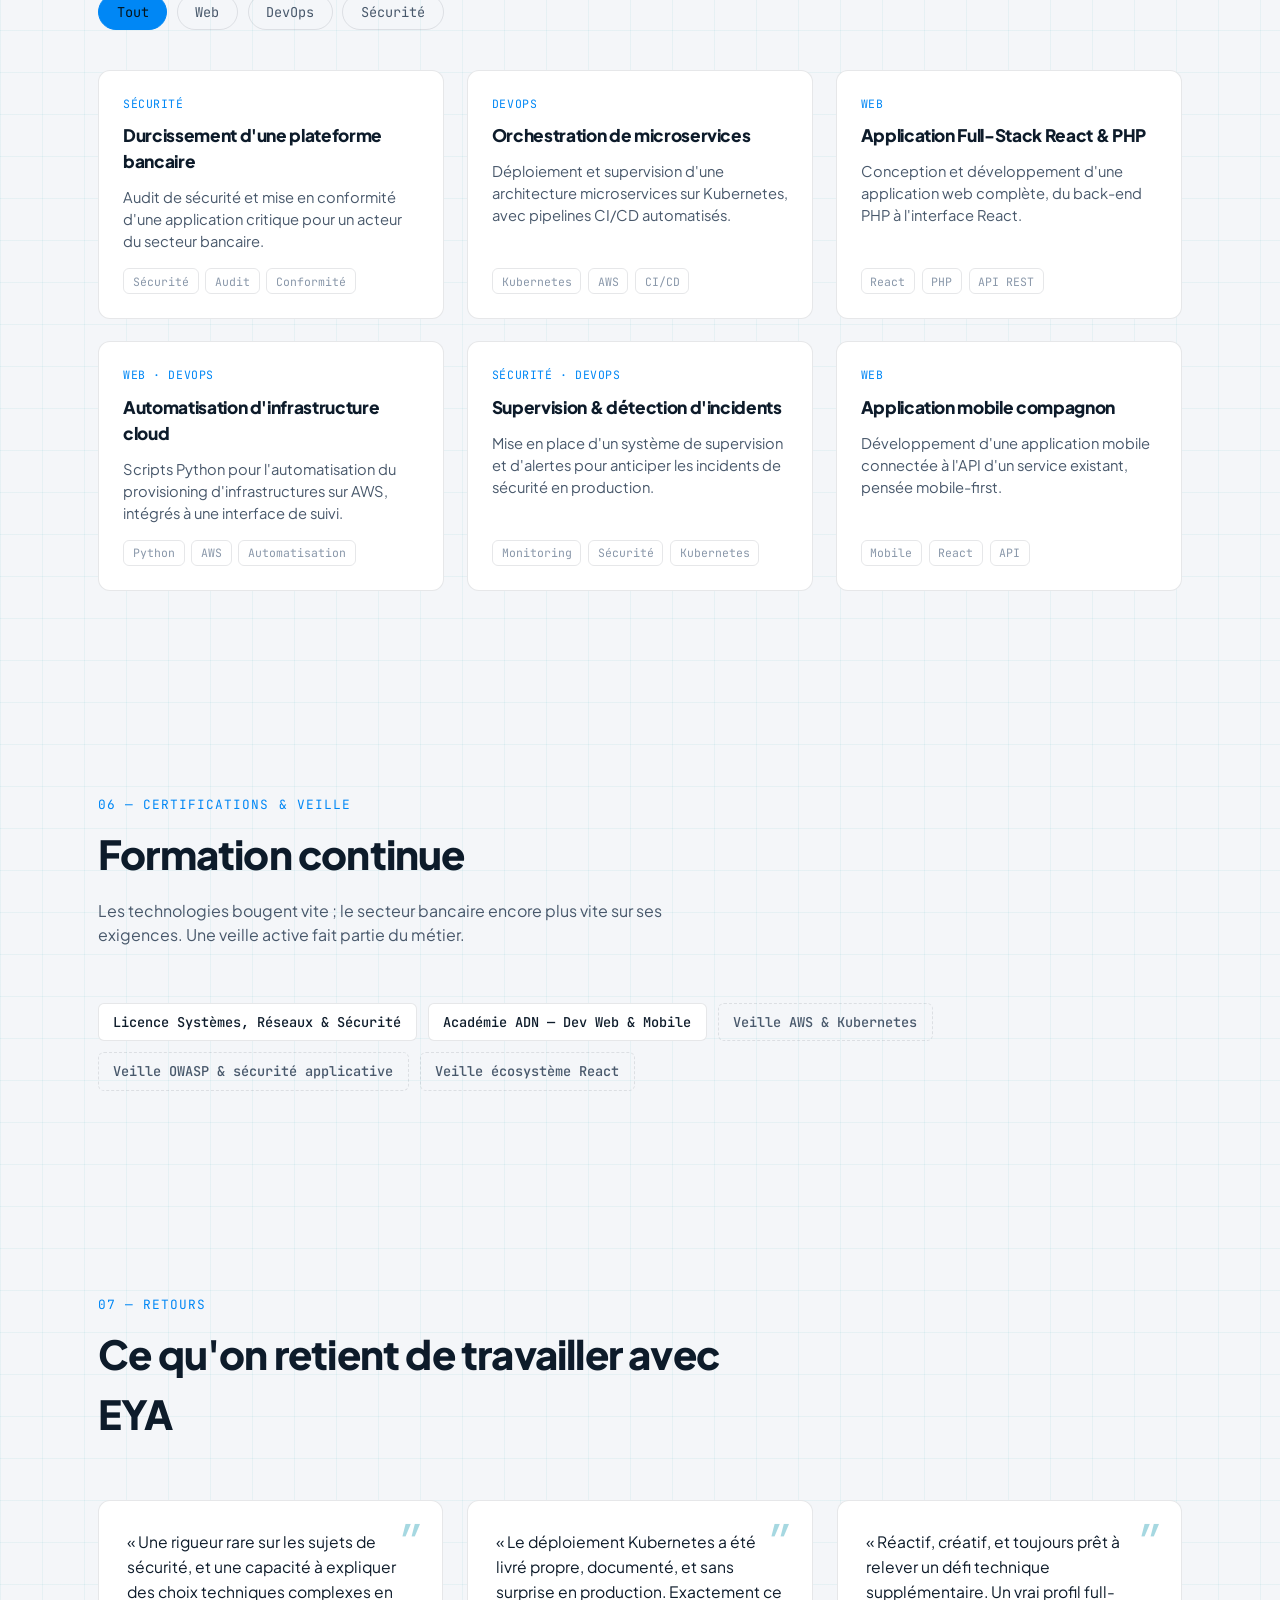
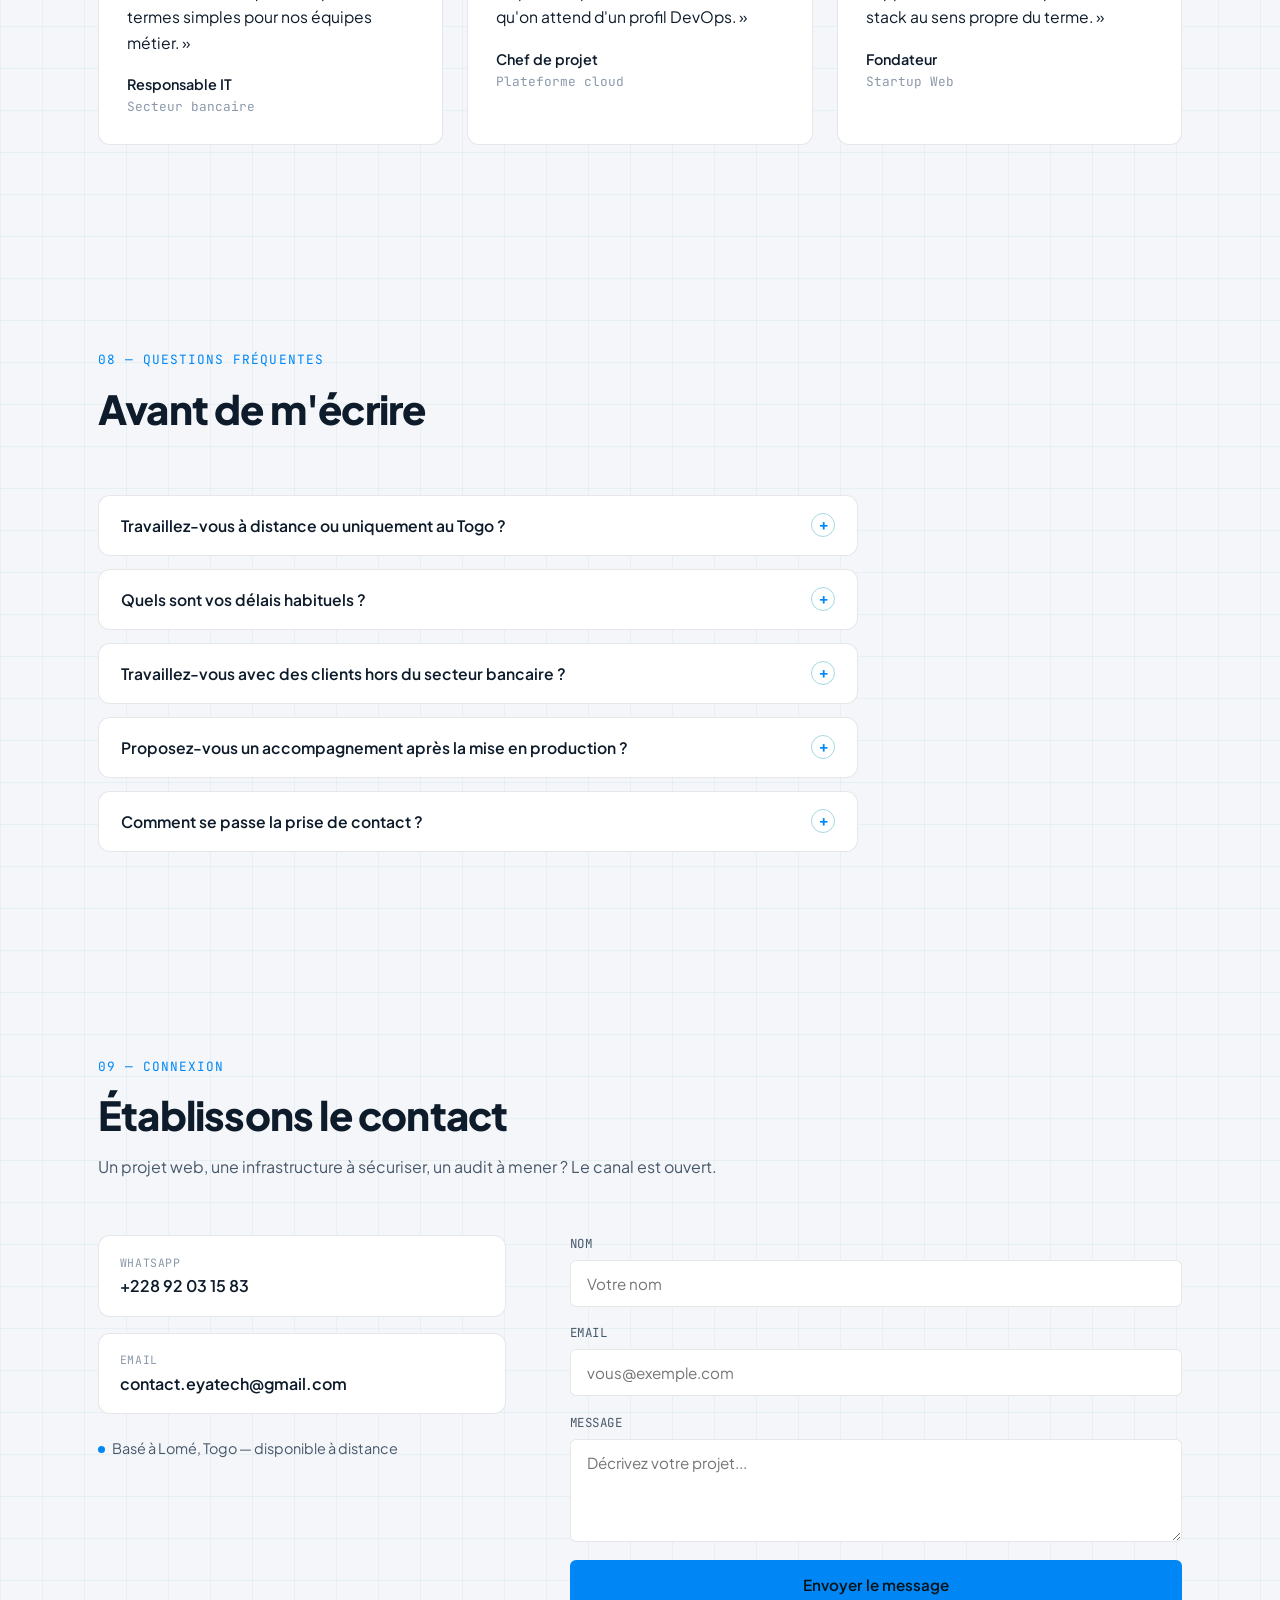
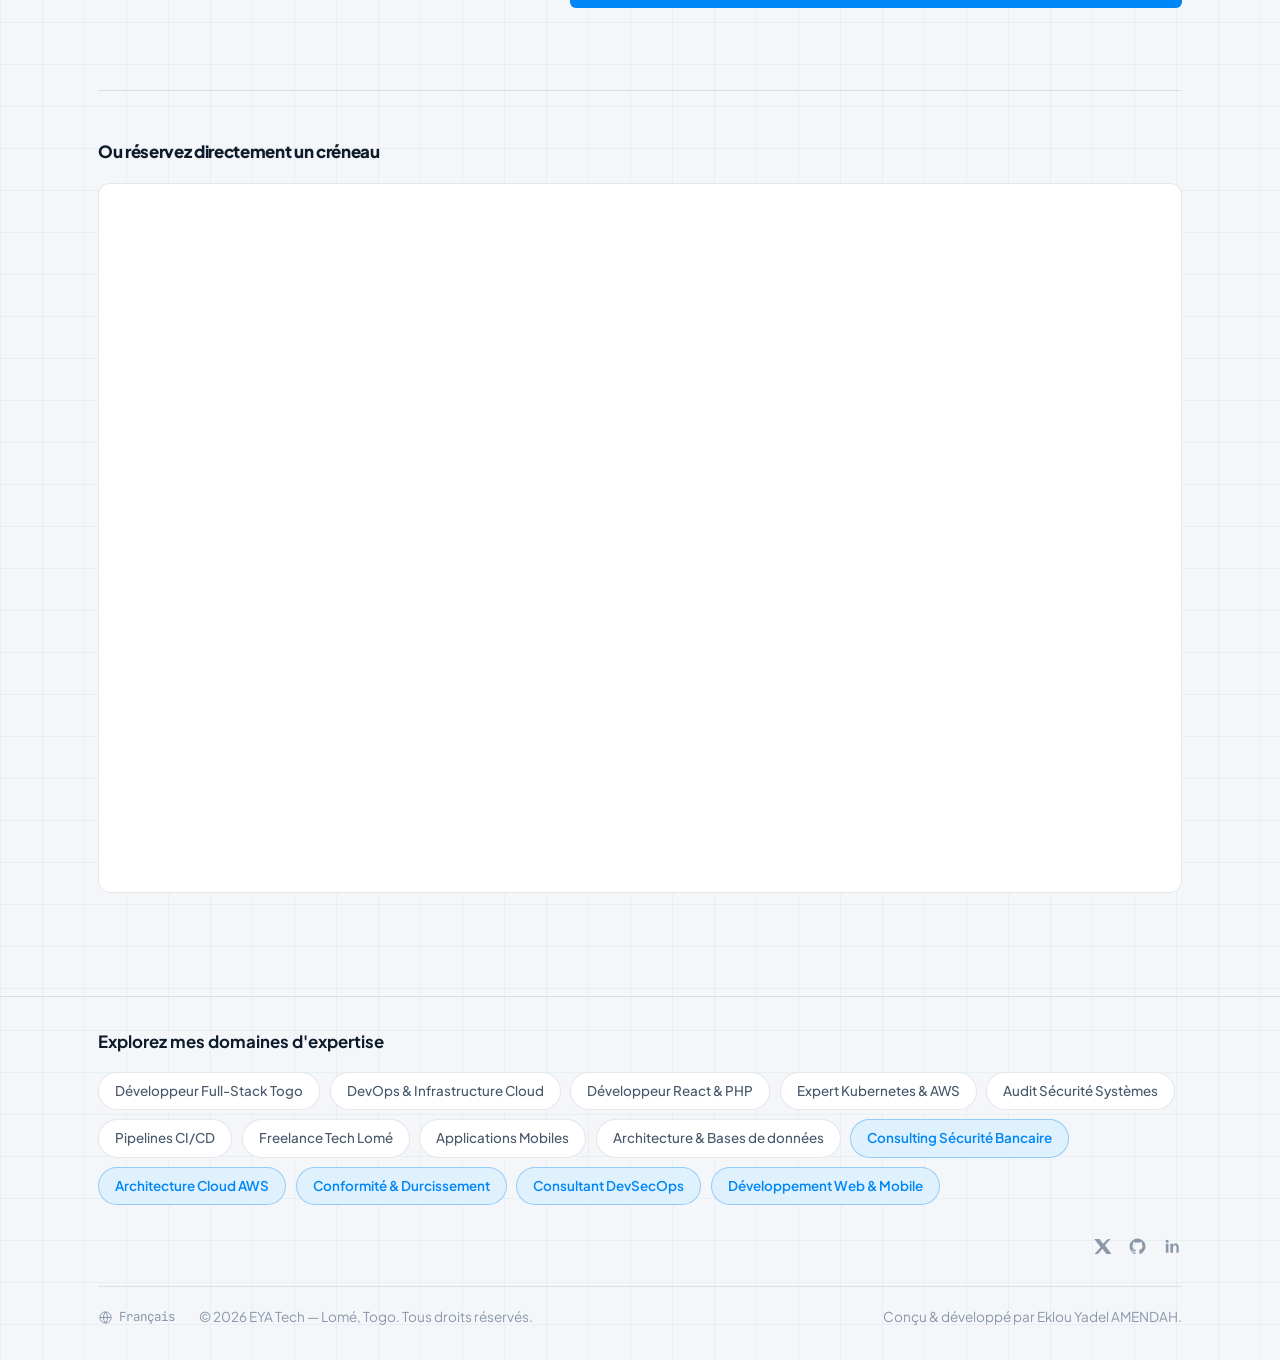
==== commit 449feaad: "Add files via upload" ====
--- a/index.html
+++ b/index.html
@@ -11,6 +11,12 @@
 <link href="https://fonts.googleapis.com/css2?family=Plus+Jakarta+Sans:wght@400;500;600;700;800&family=JetBrains+Mono:wght@400;500;600;700&display=swap" rel="stylesheet">
 
 <link rel="stylesheet" href="style.css">
+
+<link rel="icon" href="assets/favicon.ico" sizes="any">
+<link rel="icon" type="image/png" sizes="16x16" href="assets/favicon-16.png">
+<link rel="icon" type="image/png" sizes="32x32" href="assets/favicon-32.png">
+<link rel="icon" type="image/png" sizes="192x192" href="assets/favicon-192.png">
+<link rel="apple-touch-icon" sizes="180x180" href="assets/apple-touch-icon.png">
 </head>
 <body data-theme="dark">
 
@@ -27,15 +33,8 @@
 <header class="site-header" id="top">
   <div class="header-inner">
     <a href="#top" class="logo">
-      <span class="logo__mark" aria-hidden="true">
-        <svg viewBox="0 0 32 32" fill="none">
-          <circle cx="16" cy="16" r="3" class="logo__pad"/>
-          <path d="M16 3 V13 M16 19 V29 M3 16 H13 M19 16 H29" class="logo__trace" stroke-width="2"/>
-          <circle cx="16" cy="3" r="1.6" class="logo__node"/>
-          <circle cx="16" cy="29" r="1.6" class="logo__node"/>
-          <circle cx="3" cy="16" r="1.6" class="logo__node"/>
-          <circle cx="29" cy="16" r="1.6" class="logo__node"/>
-        </svg>
+      <span class="logo__mark">
+        <img src="assets/logo-icon.png" alt="EYA Tech" width="32" height="32">
       </span>
       <span class="logo__text">EYA<span class="logo__text--accent">_</span>Tech</span>
     </a>
--- a/style.css
+++ b/style.css
@@ -195,10 +195,8 @@
   gap: 1rem;
 }
 .logo{ display:flex; align-items:center; gap:.6rem; font-family: var(--font-mono); font-weight:600; font-size:1.05rem; }
-.logo__mark svg{ width:26px; height:26px; }
-.logo__trace{ stroke: var(--ink-dim); }
-.logo__pad{ fill: none; stroke: var(--accent); stroke-width:1.5; }
-.logo__node{ fill: var(--accent-2); }
+.logo__mark{ display:flex; align-items:center; }
+.logo__mark img{ width:28px; height:28px; display:block; }
 .logo__text--accent{ color: var(--accent); }
 
 .main-nav{ display:flex; gap: 1.75rem; }
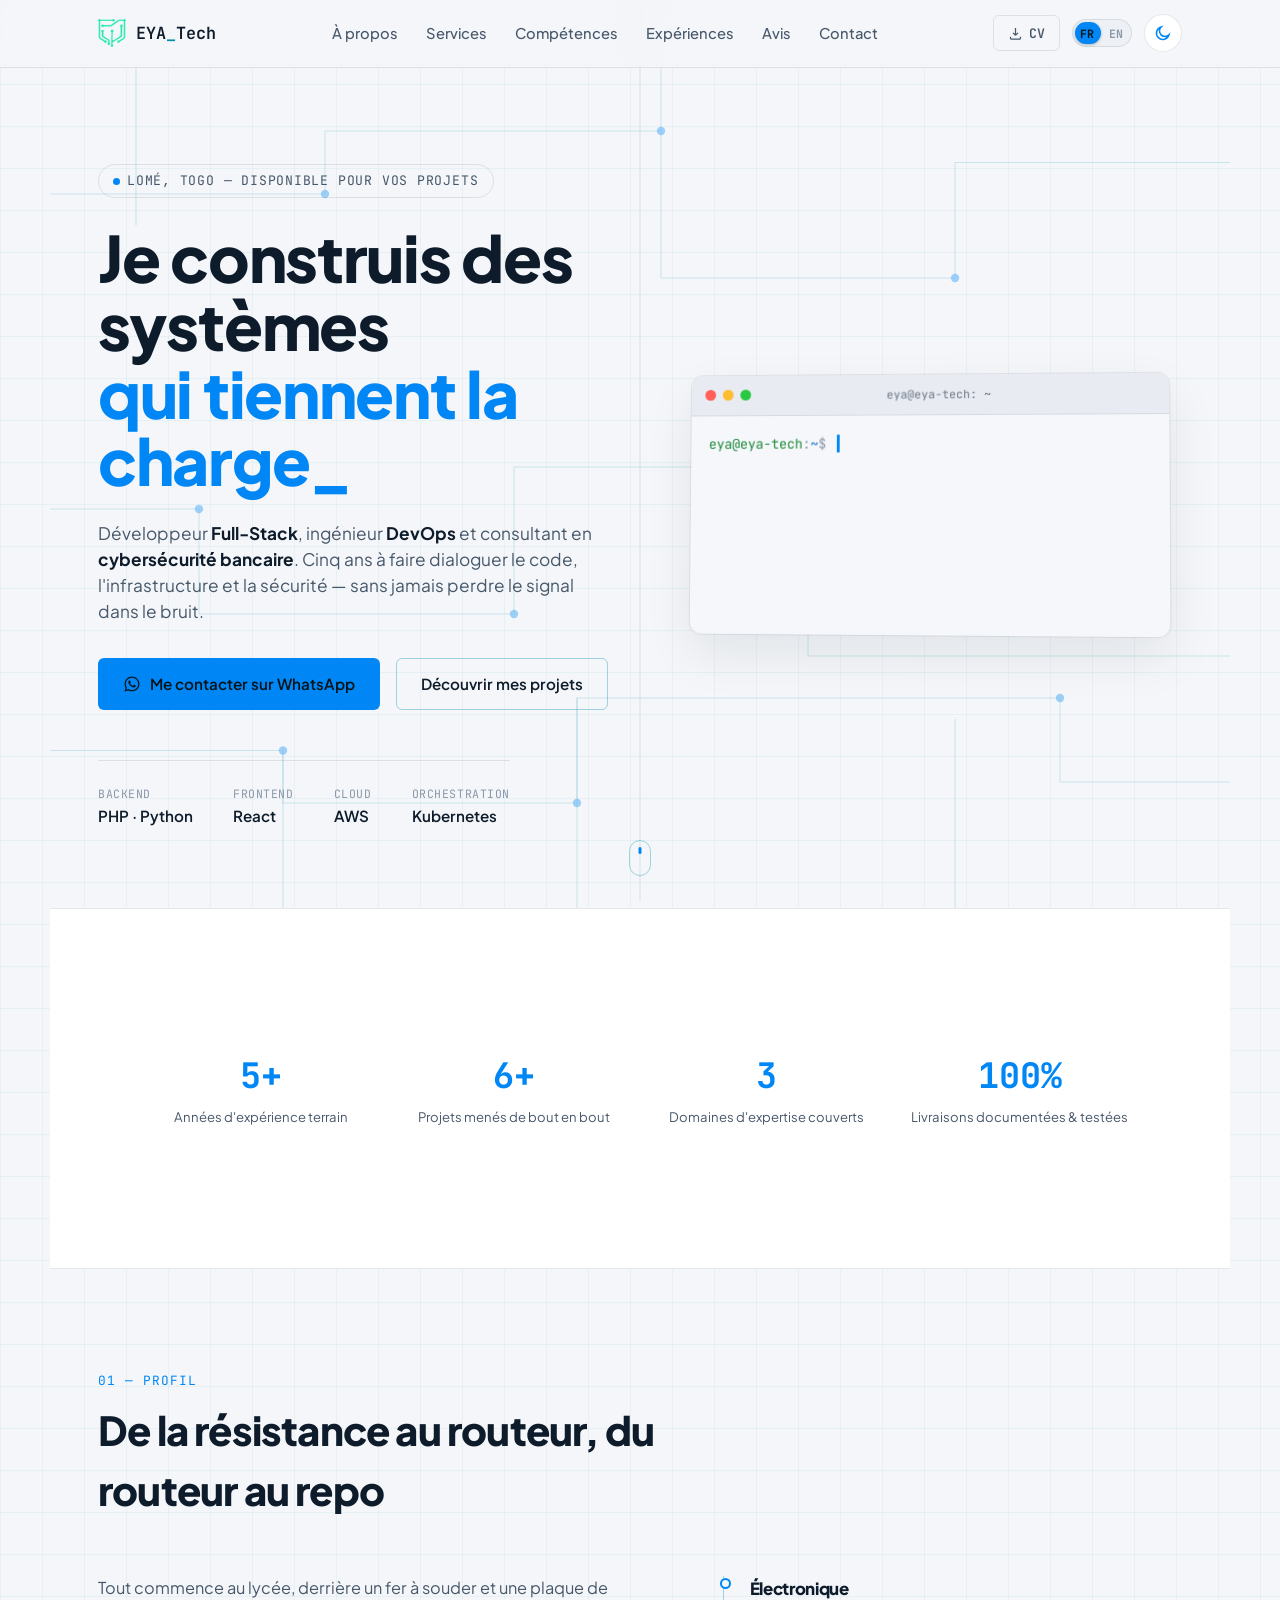
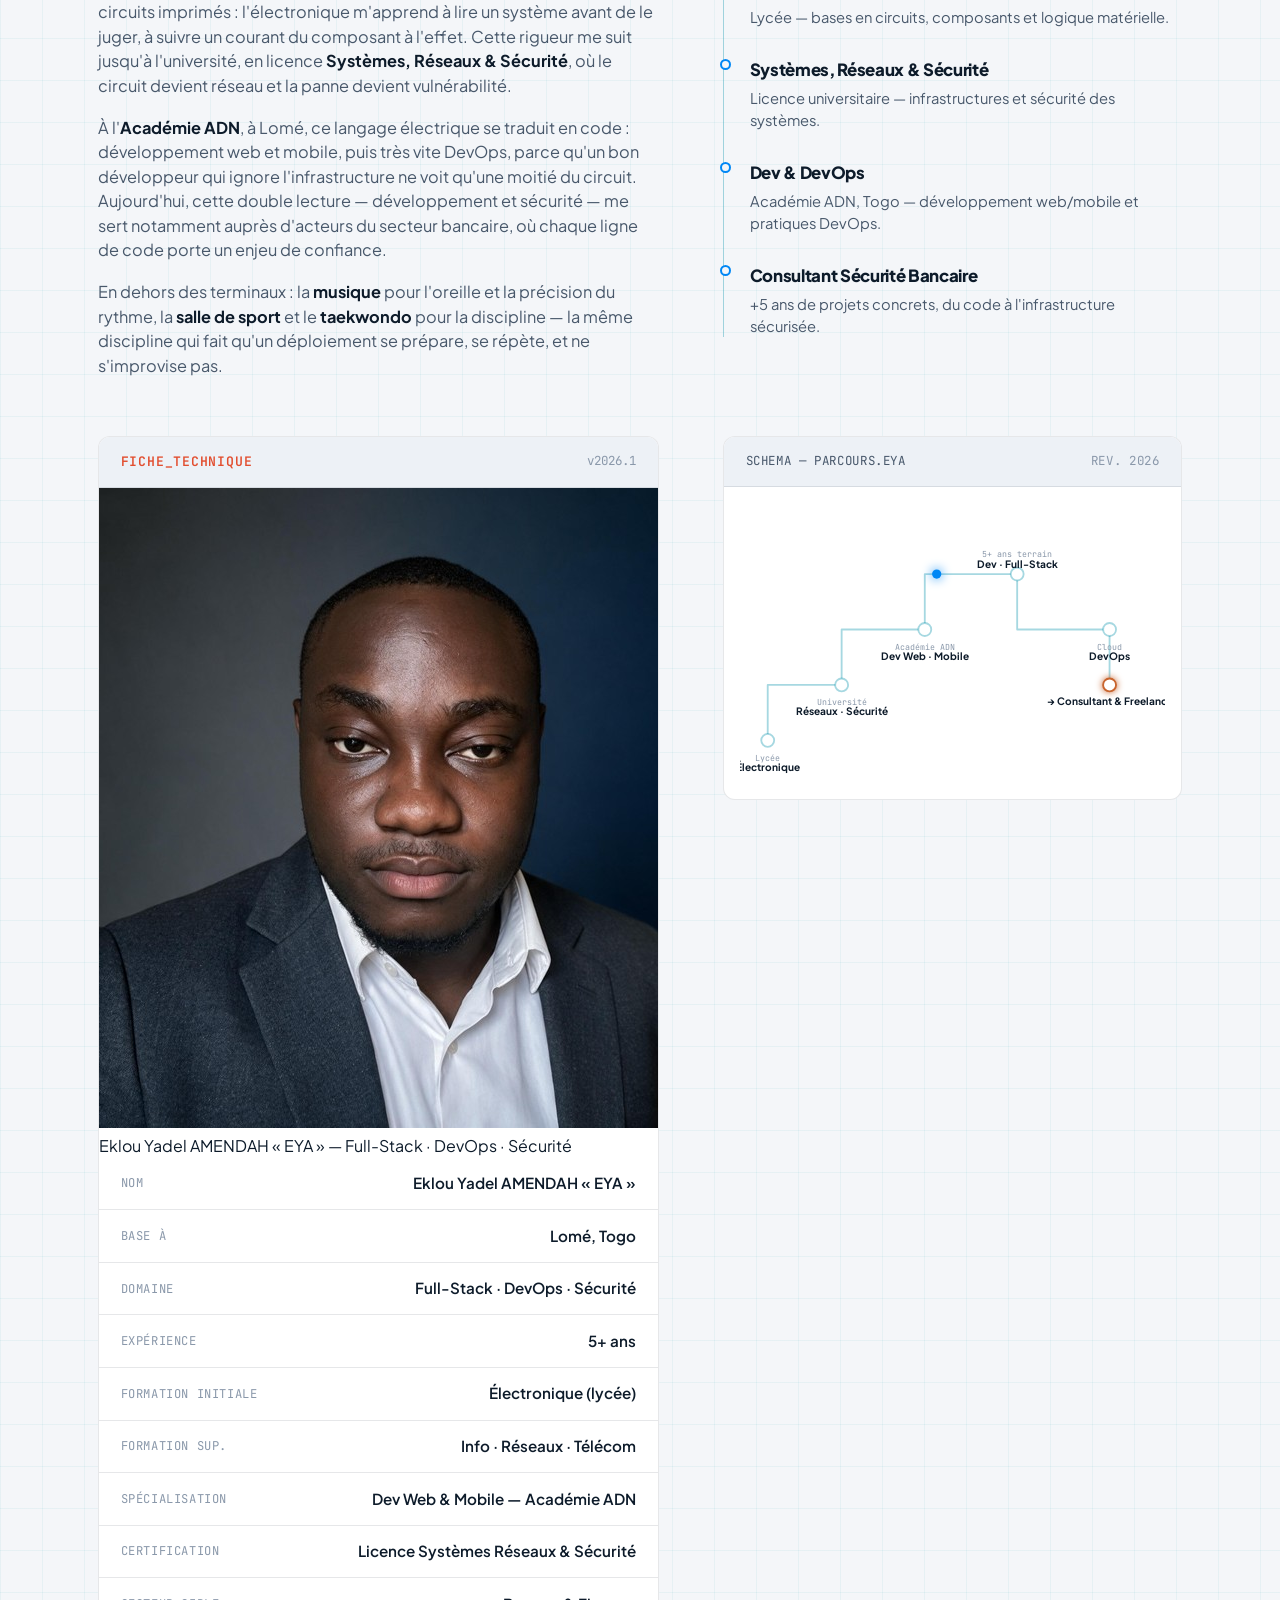
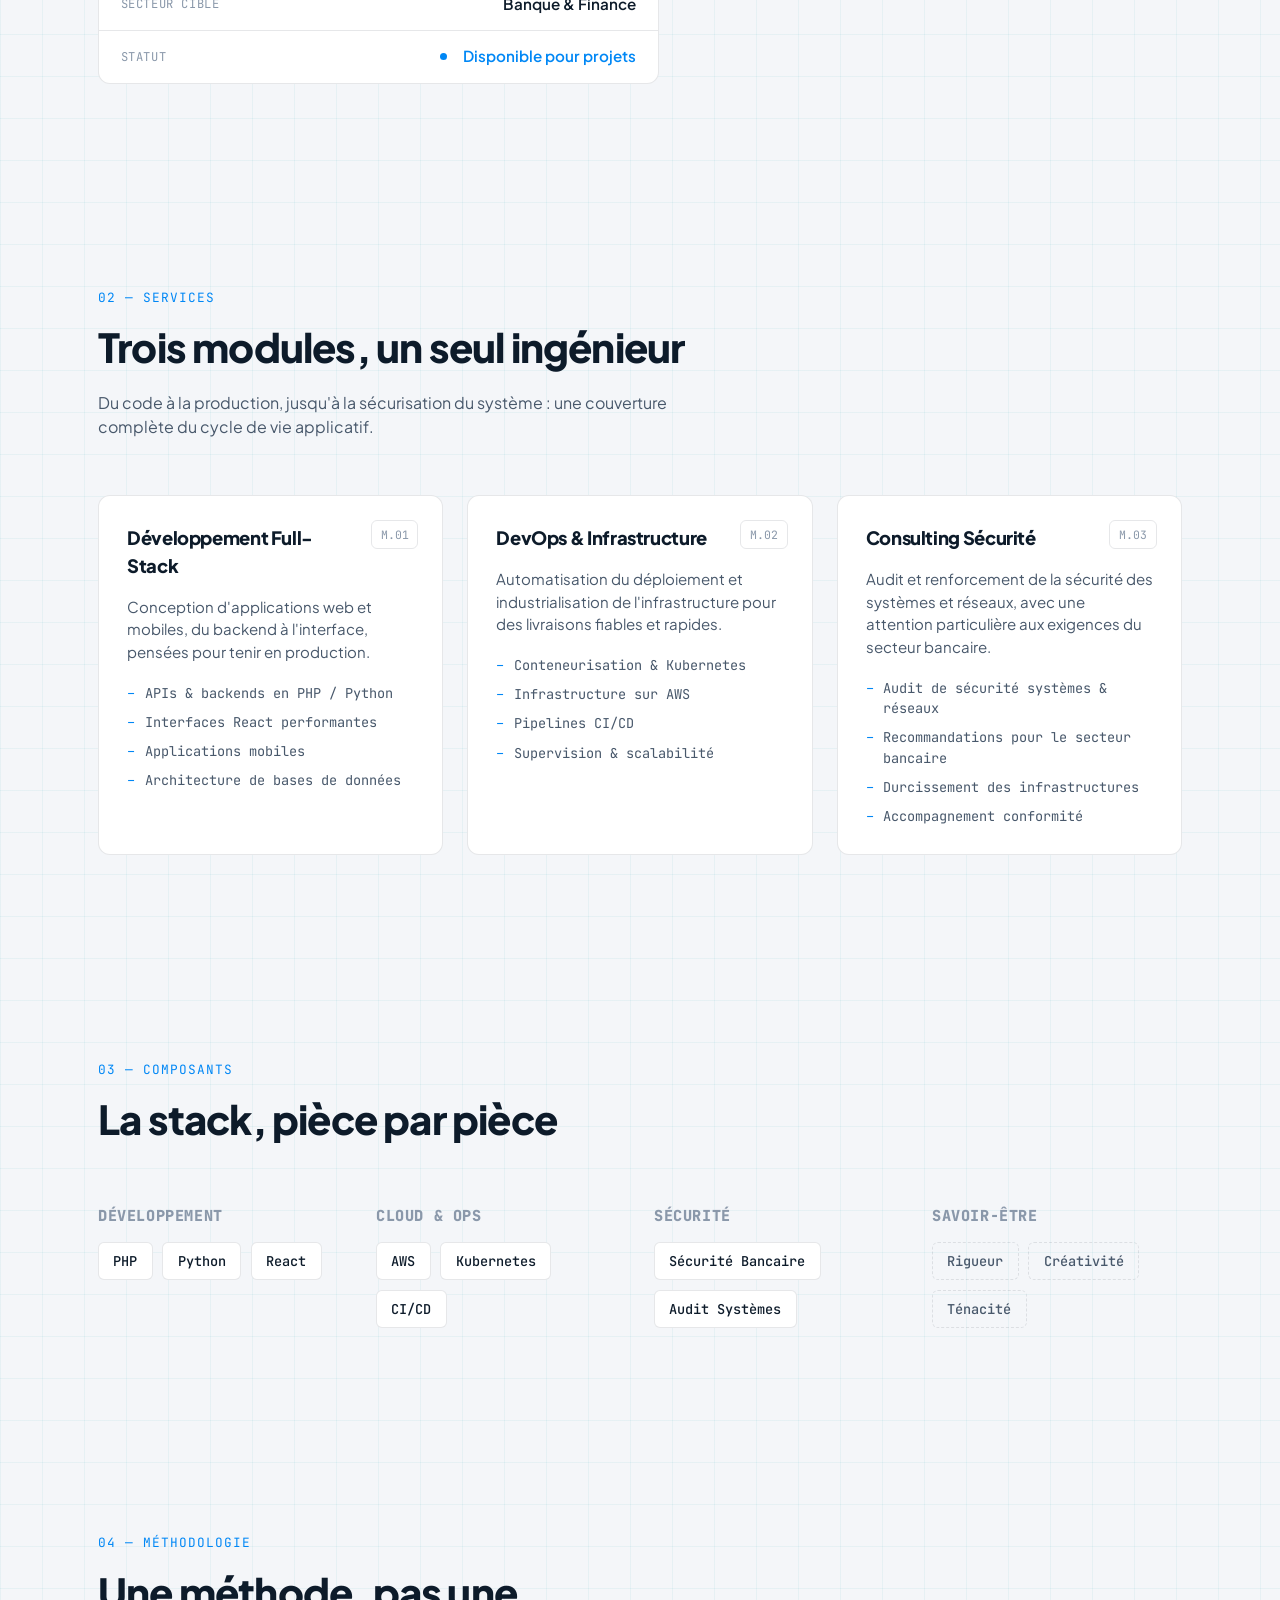
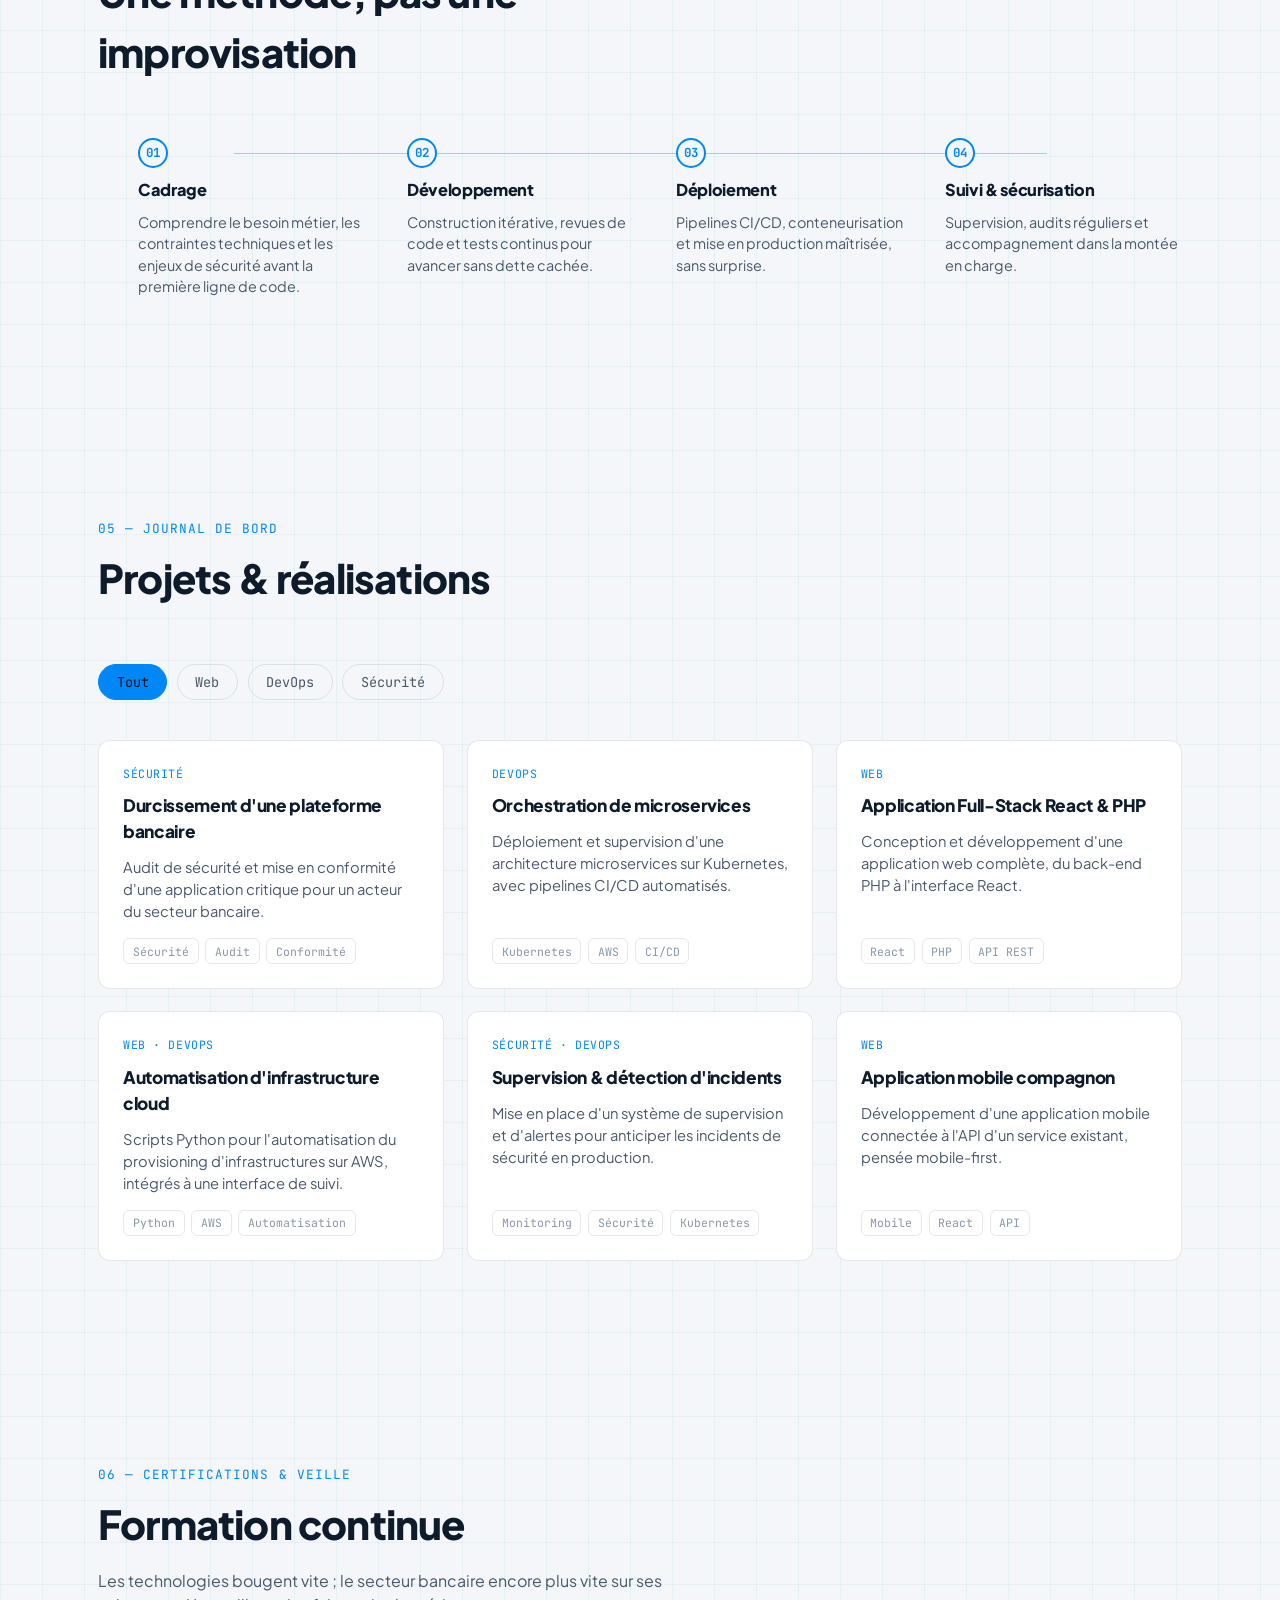
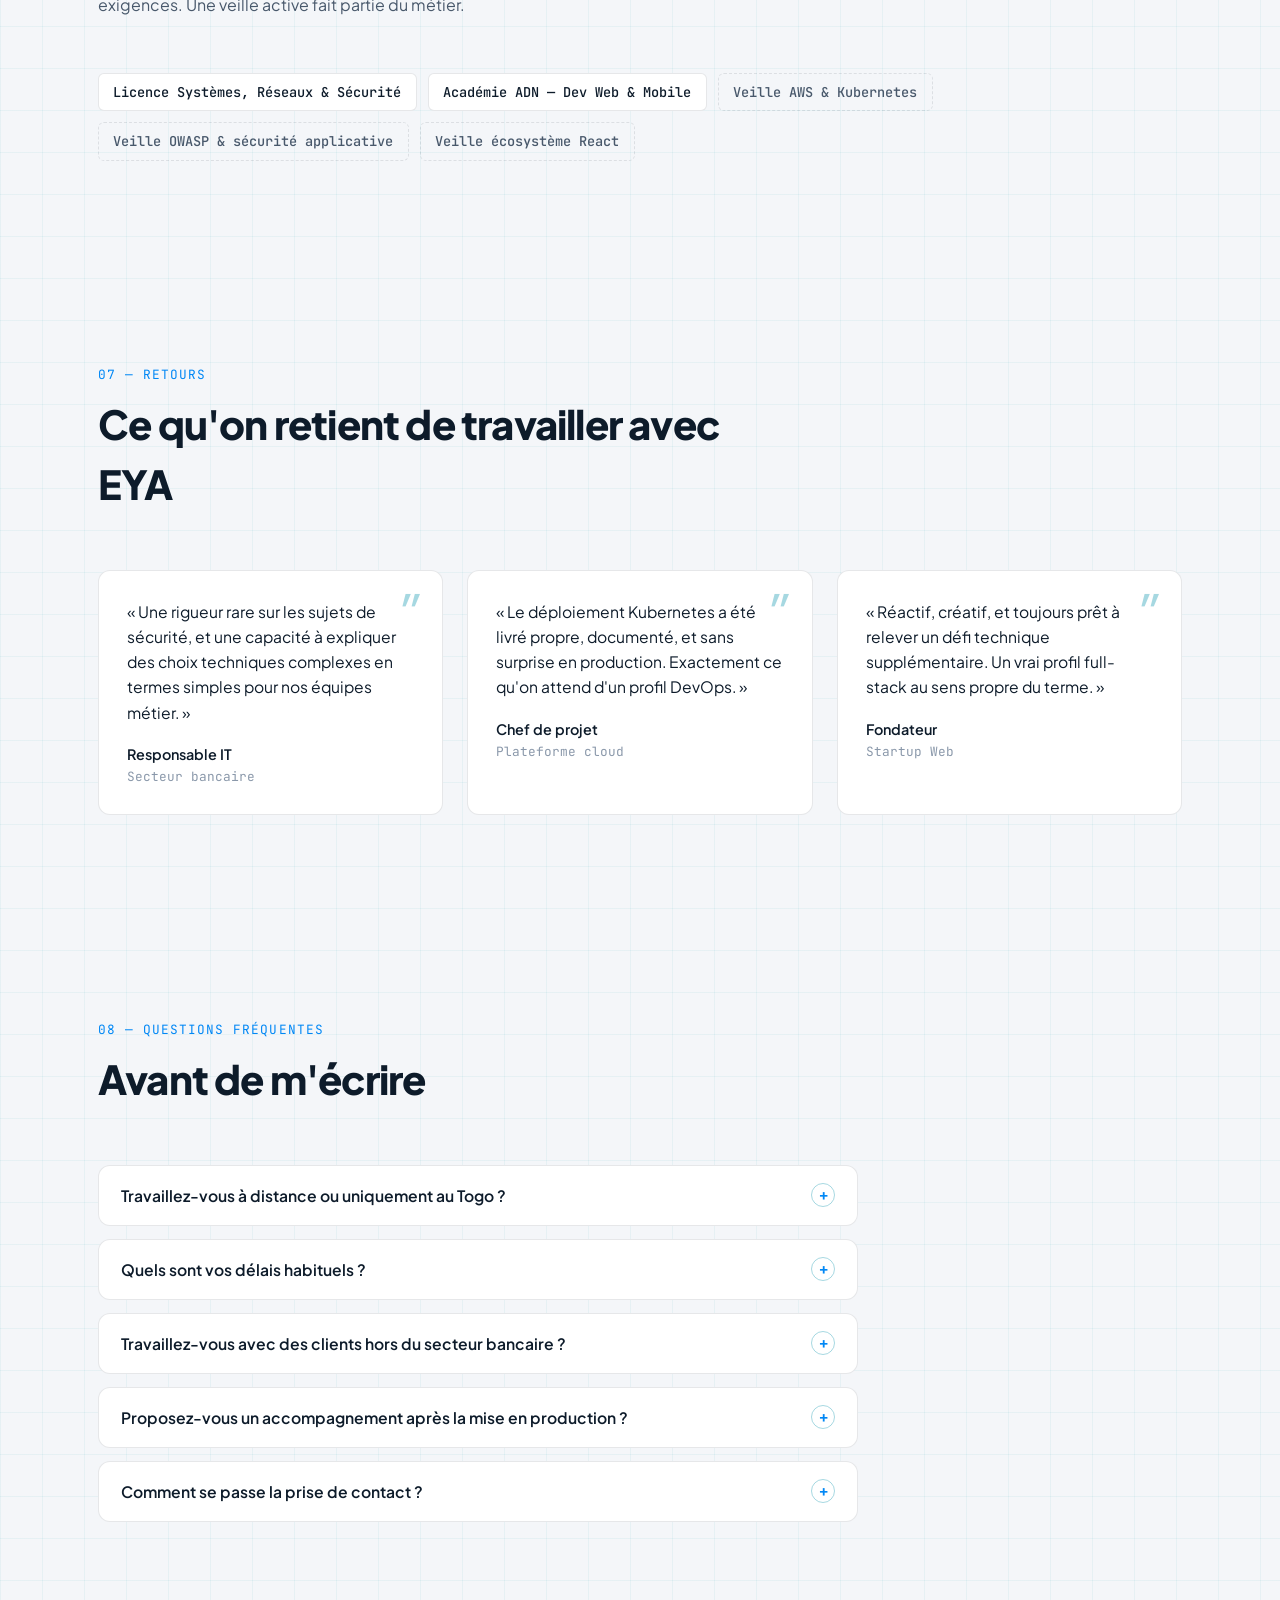
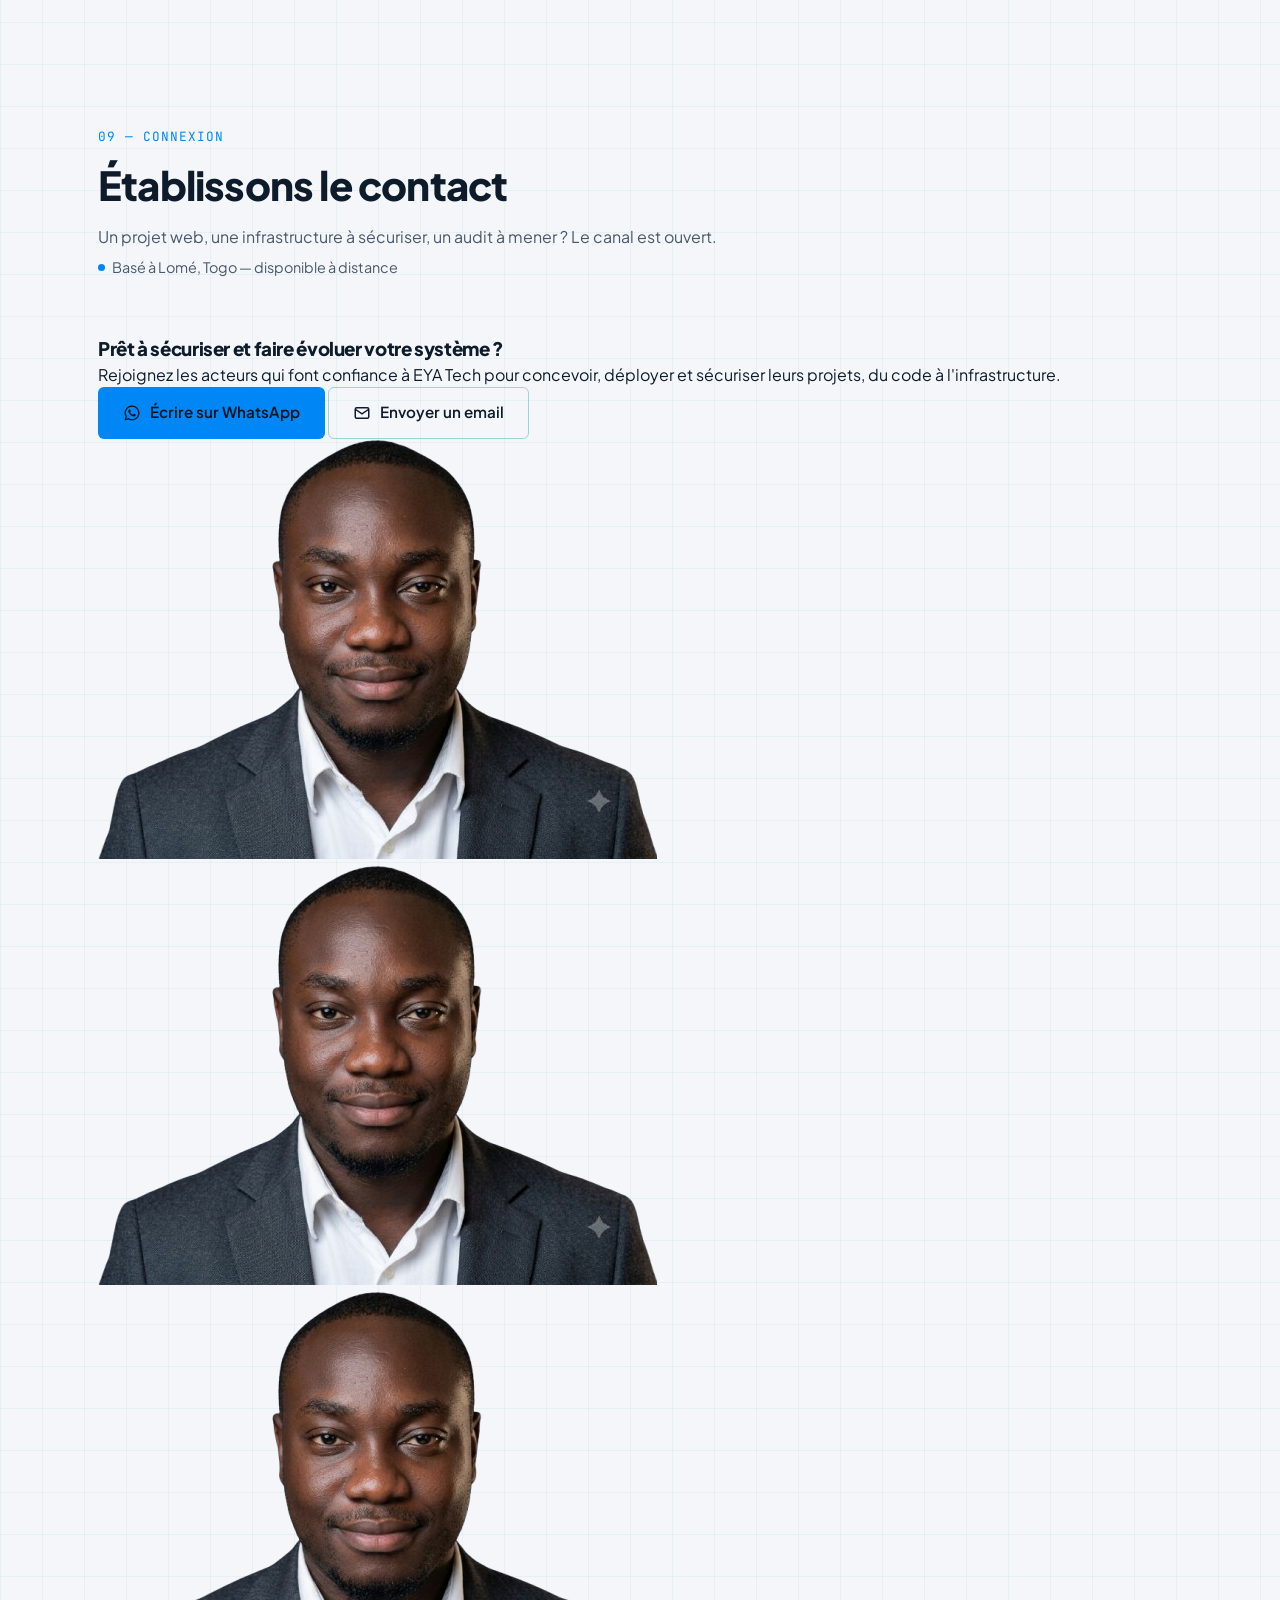
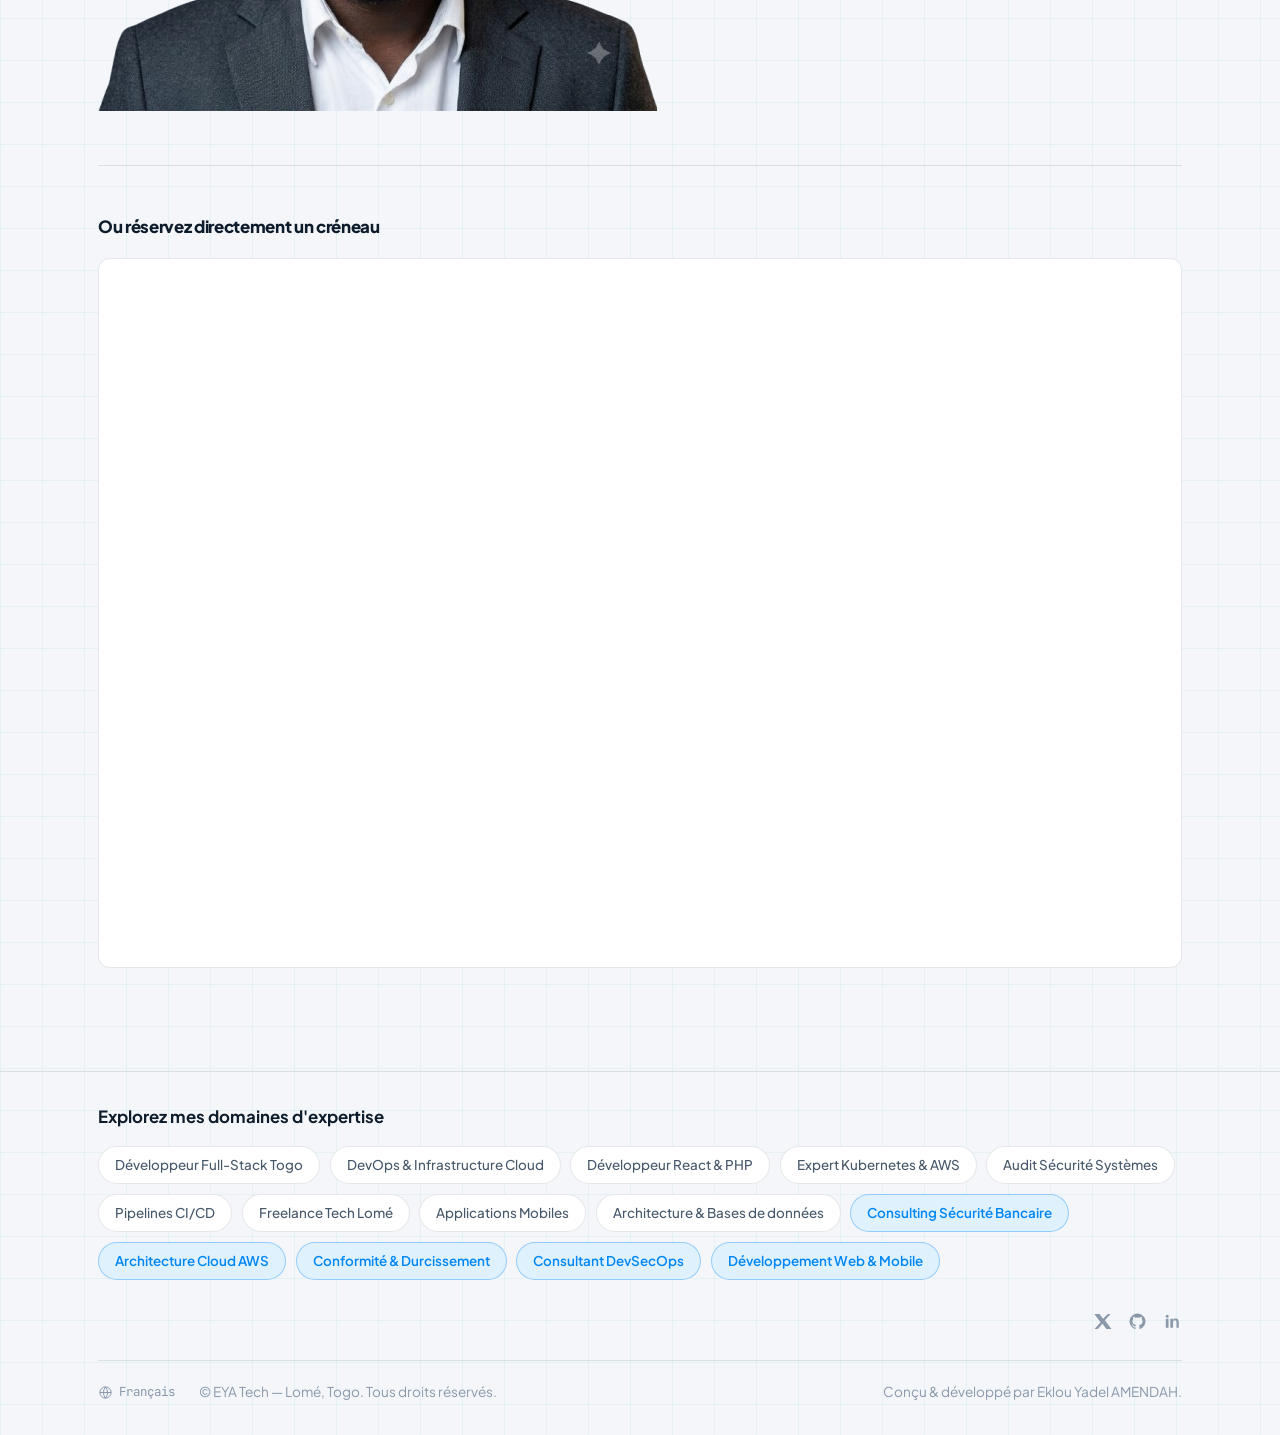
==== commit e7fab788: "Add files via upload" ====
--- a/index.html
+++ b/index.html
@@ -232,6 +232,20 @@
           <span class="spec-sheet__header-version">v2026.1</span>
         </div>
 
+        <div class="spec-sheet__photo-row">
+          <div class="spec-sheet__photo">
+            <span class="corner tl" aria-hidden="true"></span>
+            <span class="corner tr" aria-hidden="true"></span>
+            <span class="corner bl" aria-hidden="true"></span>
+            <span class="corner br" aria-hidden="true"></span>
+            <img src="assets/eya-photo.jpg" alt="Eklou Yadel AMENDAH">
+          </div>
+          <div class="spec-sheet__id">
+            <span class="spec-sheet__id-name">Eklou Yadel AMENDAH</span>
+            <span class="spec-sheet__id-role" data-i18n-html="spec.id.role">« EYA » — Full-Stack · DevOps · Sécurité</span>
+          </div>
+        </div>
+
         <div class="spec-sheet__row">
           <span class="spec-sheet__label" data-i18n="spec.name.label">Nom</span>
           <span class="spec-sheet__value">Eklou Yadel AMENDAH « EYA »</span>
@@ -599,42 +613,43 @@
         <p class="contact__lead" data-i18n="contact.lead">
           Un projet web, une infrastructure à sécuriser, un audit à mener ? Le canal est ouvert.
         </p>
-      </div>
-
-      <div class="contact__grid">
-        <div class="contact__direct">
-          <a href="https://wa.me/22892031583" target="_blank" rel="noopener" class="contact__link">
-            <span class="contact__link-label">WhatsApp</span>
-            <span class="contact__link-value">+228 92 03 15 83</span>
-          </a>
-          <a href="mailto:contact.eyatech@gmail.com" class="contact__link">
-            <span class="contact__link-label">Email</span>
-            <span class="contact__link-value">contact.eyatech@gmail.com</span>
-          </a>
-          <p class="contact__location">
-            <span class="pulse-dot"></span> <span data-i18n="contact.location">Basé à Lomé, Togo — disponible à distance</span>
-          </p>
-        </div>
-
-        <form class="contact__form" id="contact-form">
-          <div class="form-row">
-            <label for="name" data-i18n="contact.form.name">Nom</label>
-            <input type="text" id="name" name="name" data-i18n-placeholder="contact.form.name.ph" placeholder="Votre nom" required>
+        <p class="contact__location">
+          <span class="pulse-dot"></span> <span data-i18n="contact.location">Basé à Lomé, Togo — disponible à distance</span>
+        </p>
+      </div>
+
+      <div class="cta-card">
+        <div class="cta-card__content">
+          <span class="cta-card__accent-bar"></span>
+          <h3 class="cta-card__title" data-i18n="cta.title">Prêt à sécuriser et faire évoluer votre système ?</h3>
+          <p class="cta-card__text" data-i18n="cta.text">Rejoignez les acteurs qui font confiance à EYA Tech pour concevoir, déployer et sécuriser leurs projets, du code à l'infrastructure.</p>
+          <div class="cta-card__actions">
+            <a href="https://wa.me/22892031583" target="_blank" rel="noopener" class="btn btn--primary cta-card__btn cta-card__btn--whatsapp">
+              <svg viewBox="0 0 24 24" fill="currentColor" class="btn__icon"><path d="M12.04 2C6.58 2 2.13 6.45 2.13 11.91c0 1.75.46 3.45 1.32 4.95L2 22l5.29-1.4a9.9 9.9 0 0 0 4.75 1.21h.01c5.46 0 9.9-4.45 9.9-9.9 0-2.65-1.03-5.13-2.9-7C17.18 3.03 14.7 2 12.04 2Zm0 18.06a8.2 8.2 0 0 1-4.17-1.14l-.3-.18-3.14.83.84-3.06-.2-.31a8.15 8.15 0 0 1-1.26-4.35c0-4.51 3.68-8.19 8.2-8.19 2.19 0 4.25.85 5.8 2.4a8.13 8.13 0 0 1 2.4 5.8c0 4.52-3.68 8.2-8.17 8.2Zm4.48-6.13c-.24-.12-1.45-.72-1.68-.8-.22-.08-.39-.12-.55.12-.16.24-.63.8-.78.97-.14.16-.28.18-.53.06-.24-.12-1.03-.38-1.96-1.21-.72-.65-1.21-1.44-1.35-1.68-.14-.24-.01-.37.11-.49.11-.11.24-.28.36-.42.12-.14.16-.24.24-.4.08-.16.04-.3-.02-.42-.06-.12-.55-1.33-.76-1.82-.2-.48-.4-.42-.55-.42-.14 0-.3-.02-.46-.02s-.42.06-.64.3c-.22.24-.85.83-.85 2.03 0 1.2.87 2.36.99 2.52.12.16 1.72 2.63 4.17 3.69.58.25 1.04.4 1.39.51.59.19 1.12.16 1.54.1.47-.07 1.45-.59 1.65-1.16.2-.57.2-1.06.14-1.16-.06-.1-.22-.16-.46-.28Z"/></svg>
+              <span data-i18n="cta.btn1">Écrire sur WhatsApp</span>
+            </a>
+            <a href="mailto:contact.eyatech@gmail.com" class="btn btn--ghost cta-card__btn">
+              <svg viewBox="0 0 24 24" fill="none" stroke="currentColor" stroke-width="2" class="btn__icon"><rect x="3" y="5" width="18" height="14" rx="2"/><path d="m3 7 9 6 9-6"/></svg>
+              <span data-i18n="cta.btn2">Envoyer un email</span>
+            </a>
           </div>
-          <div class="form-row">
-            <label for="email">Email</label>
-            <input type="email" id="email" name="email" placeholder="vous@exemple.com" required>
+        </div>
+        <div class="cta-card__visual">
+          <div class="cta-card__glow" aria-hidden="true"></div>
+          <div class="cta-card__photo-wrap" id="cta-photo-wrap">
+            <svg width="0" height="0" style="position:absolute" aria-hidden="true">
+              <clipPath id="cta-blob-clip" clipPathUnits="userSpaceOnUse">
+                <path class="cta-blob-path" id="cta-blob-path" d="M-22,-3 C-18,-22 7,-25 18,-13 C30,-2 27,18 13,25 C-2,33 -20,24 -23,9 C-25,2 -25,-2 -22,-3 Z"/>
+              </clipPath>
+            </svg>
+            <img src="assets/eya-cta-photo.png" alt="Eklou Yadel AMENDAH" class="cta-card__photo cta-card__photo--color">
+            <img src="assets/eya-cta-photo.png" alt="" aria-hidden="true" class="cta-card__photo cta-card__photo--gray" id="cta-photo-gray">
+            <img src="assets/eya-cta-photo.png" alt="" aria-hidden="true" class="cta-card__photo cta-card__photo--patch" id="cta-photo-patch">
           </div>
-          <div class="form-row">
-            <label for="message" data-i18n="contact.form.message">Message</label>
-            <textarea id="message" name="message" rows="4" data-i18n-placeholder="contact.form.message.ph" placeholder="Décrivez votre projet..." required></textarea>
-          </div>
-          <button type="submit" class="btn btn--primary btn--block" data-i18n="contact.form.submit">Envoyer le message</button>
-          <p class="form-note" id="form-note" role="status" aria-live="polite"></p>
-        </form>
-      </div>
-
-      <div class="calendly-block">
+        </div>
+      </div>
+
+      <div class="calendly-block" id="booking">
         <h3 class="calendly-block__title" data-i18n="contact.calendly.title">Ou réservez directement un créneau</h3>
         <div class="calendly-block__frame">
           <!-- Calendly inline widget begin -->
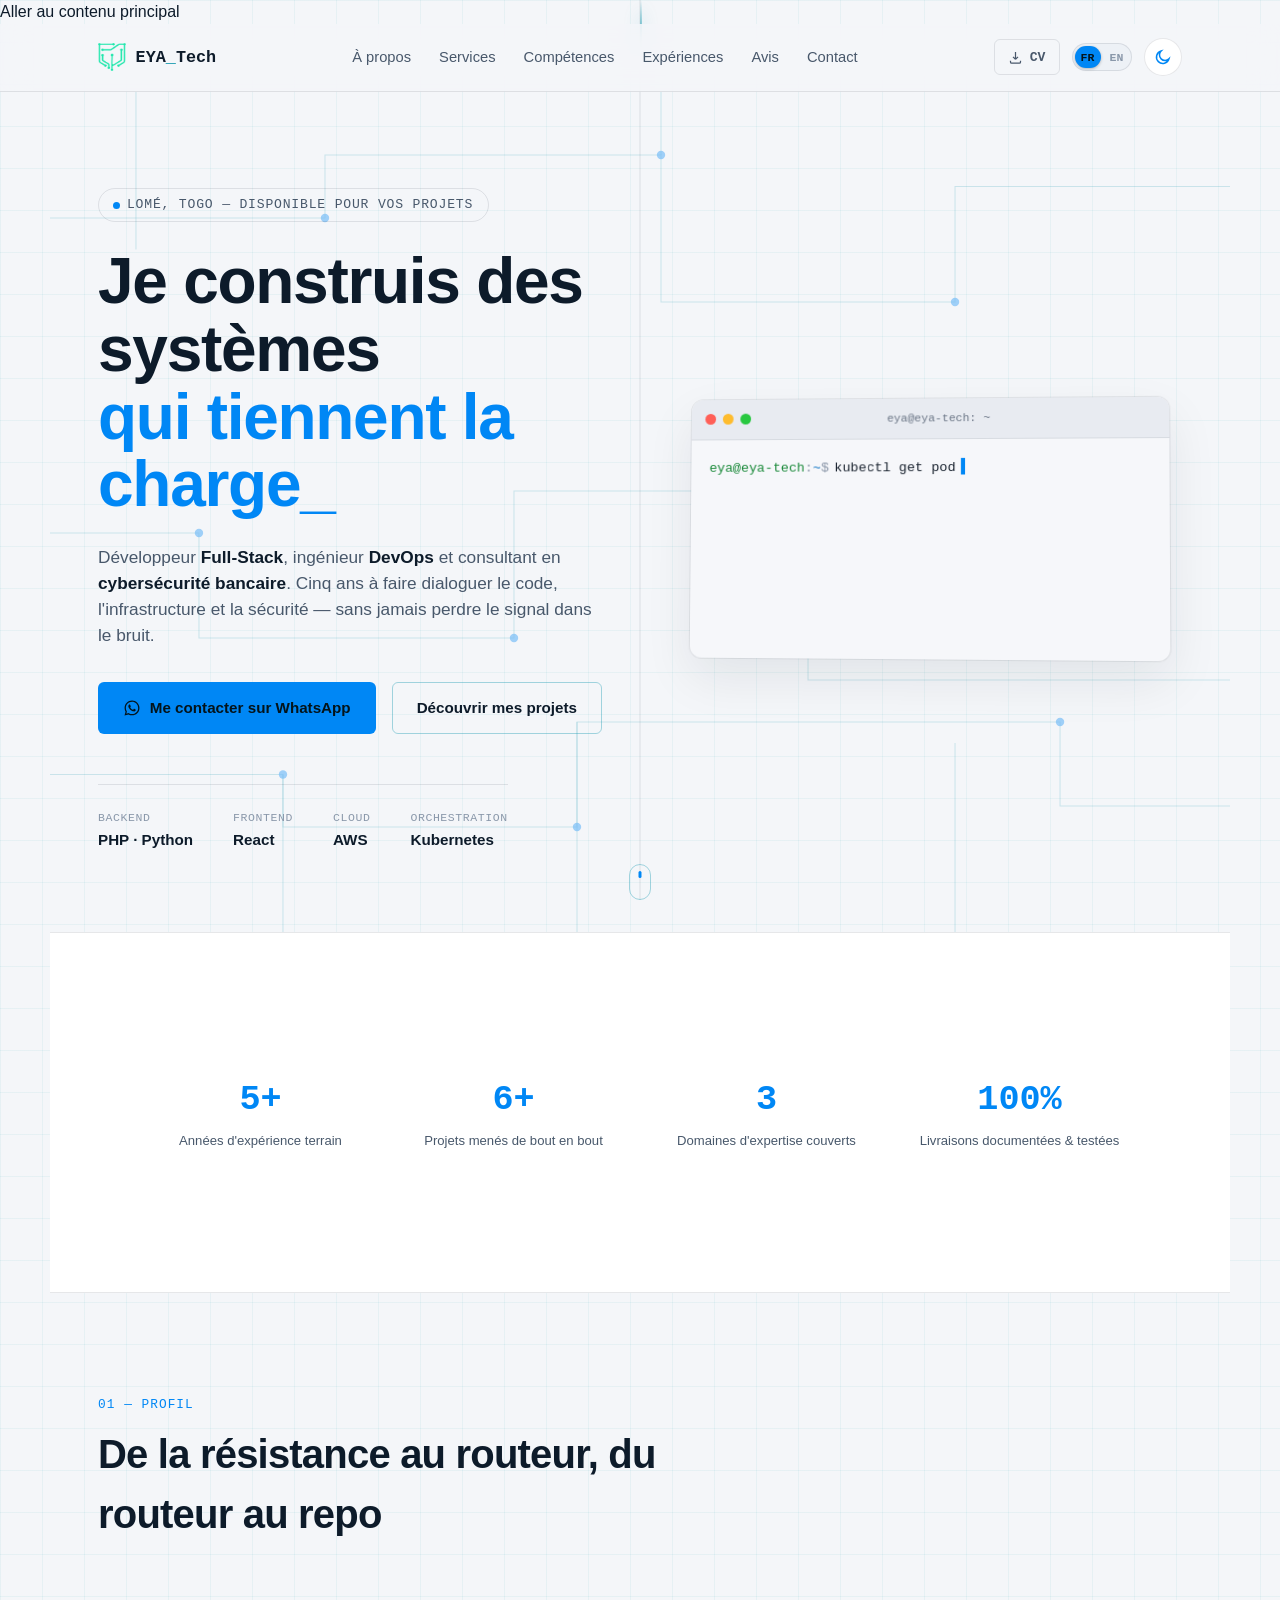
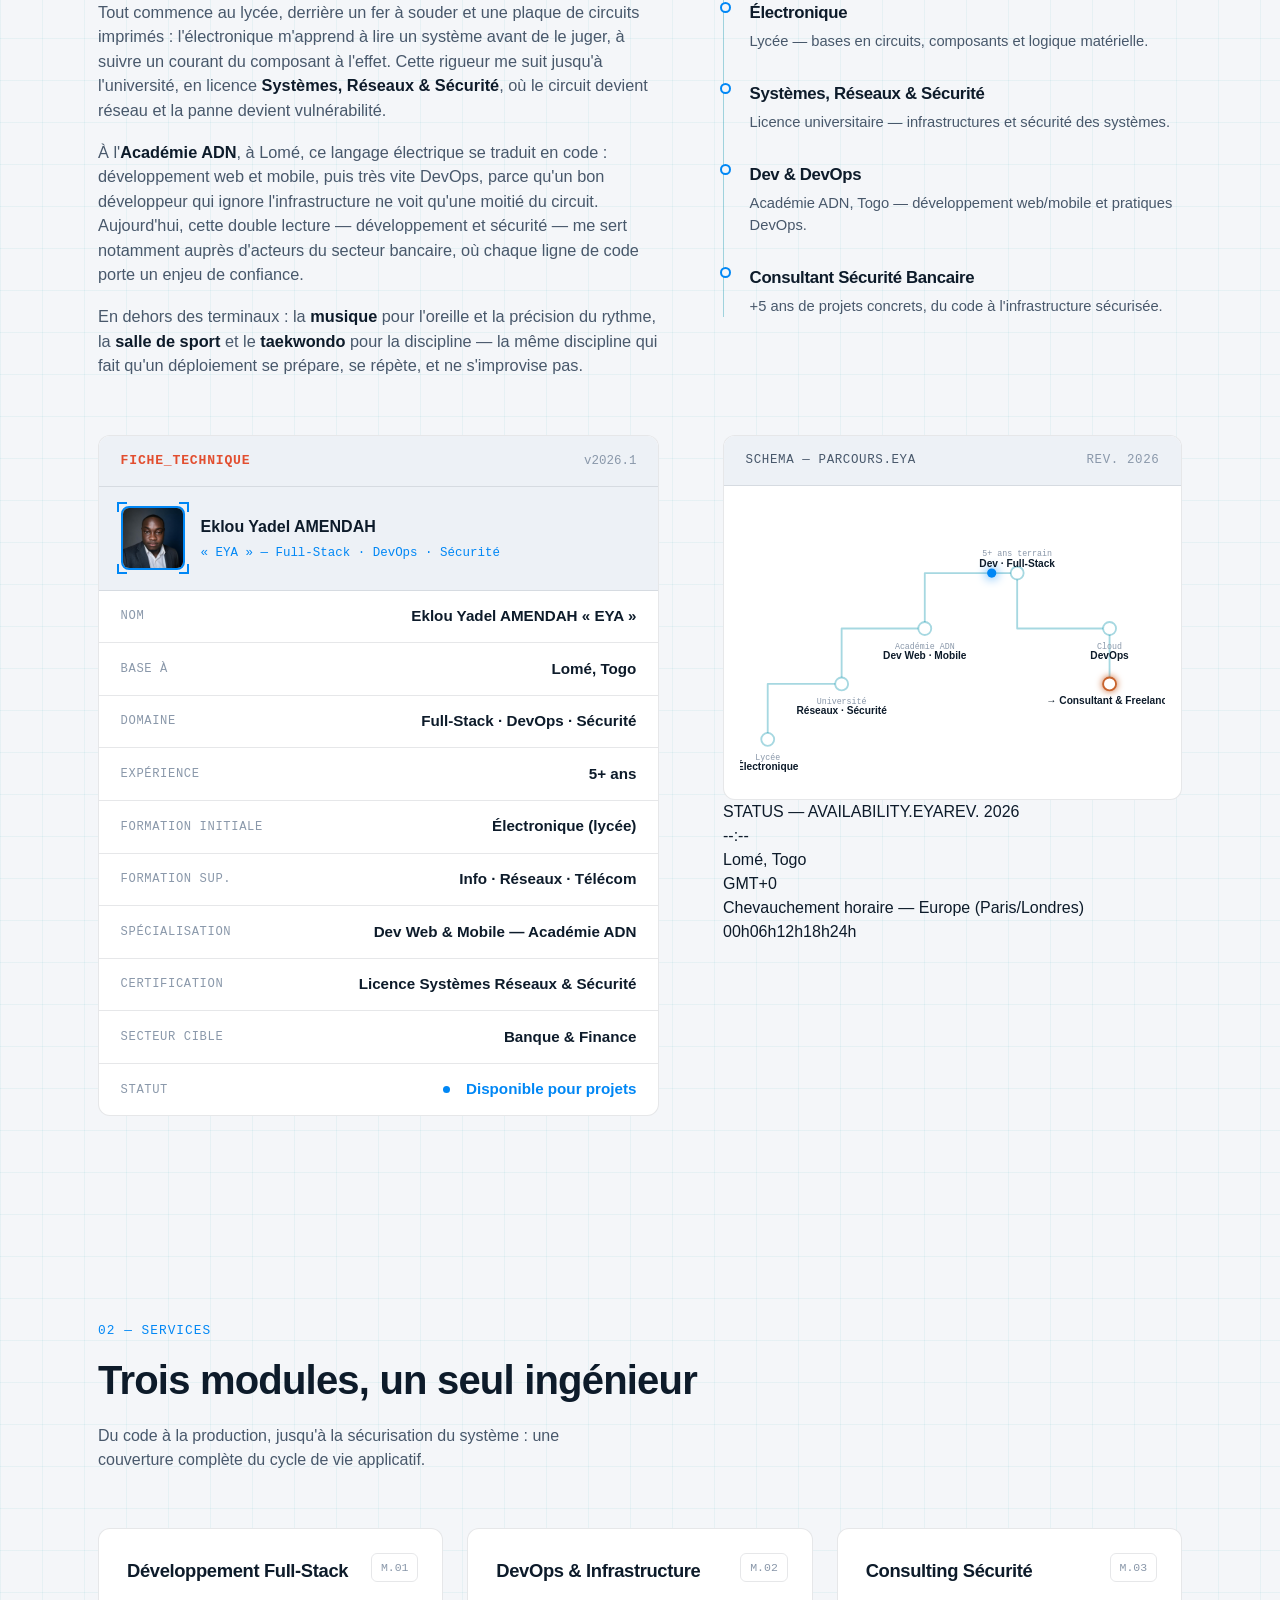
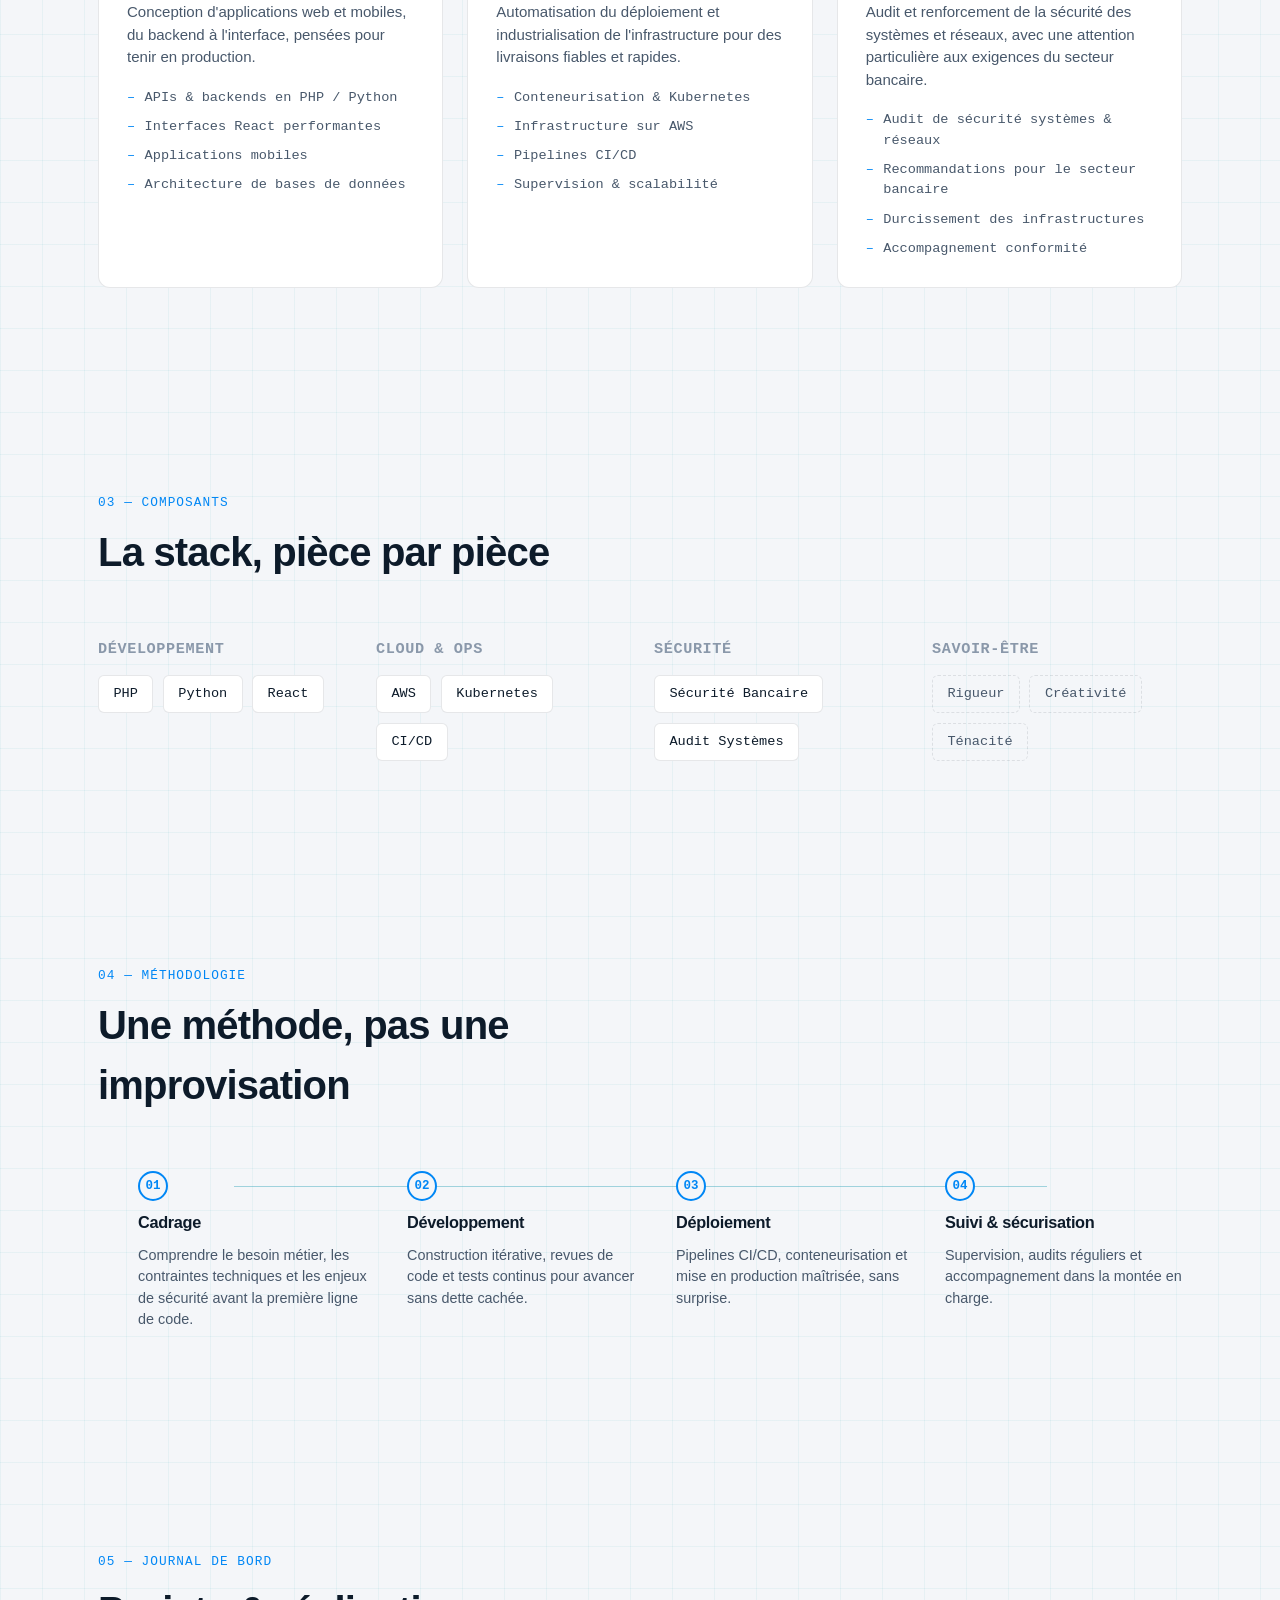
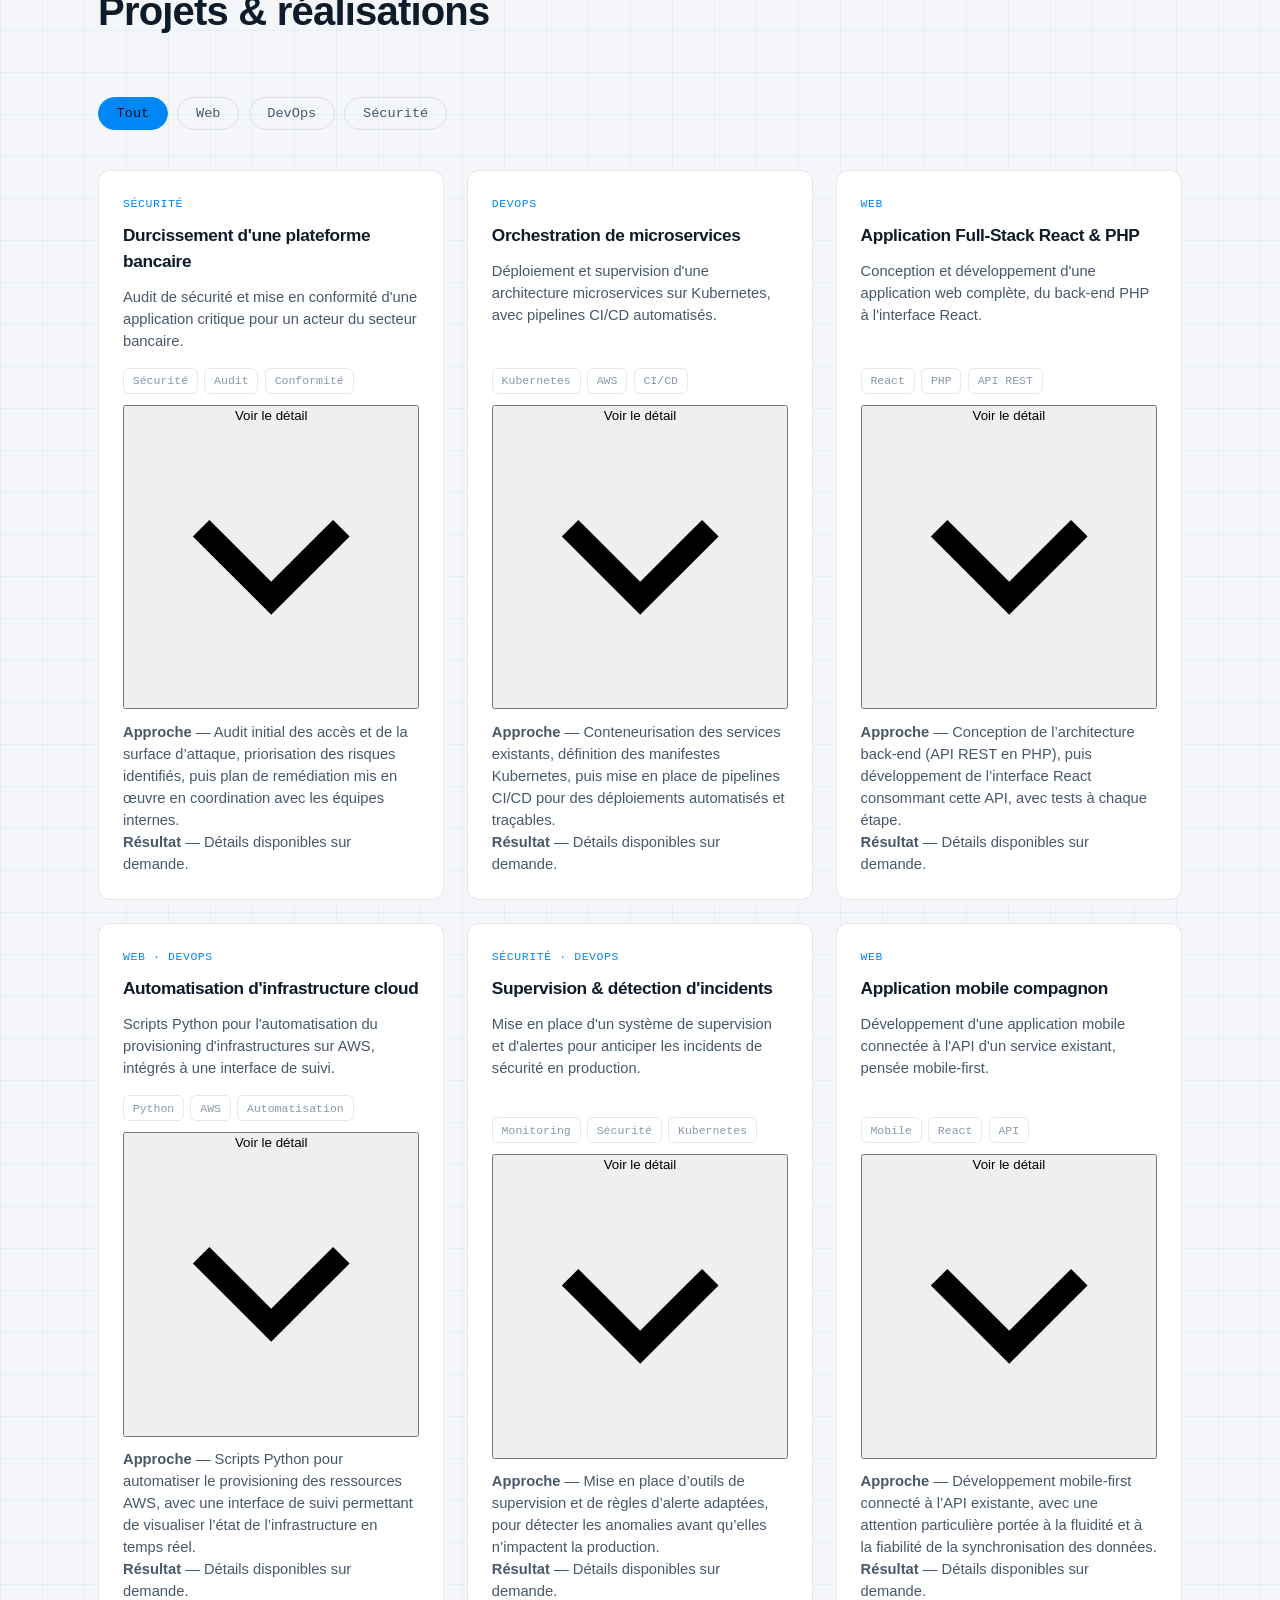
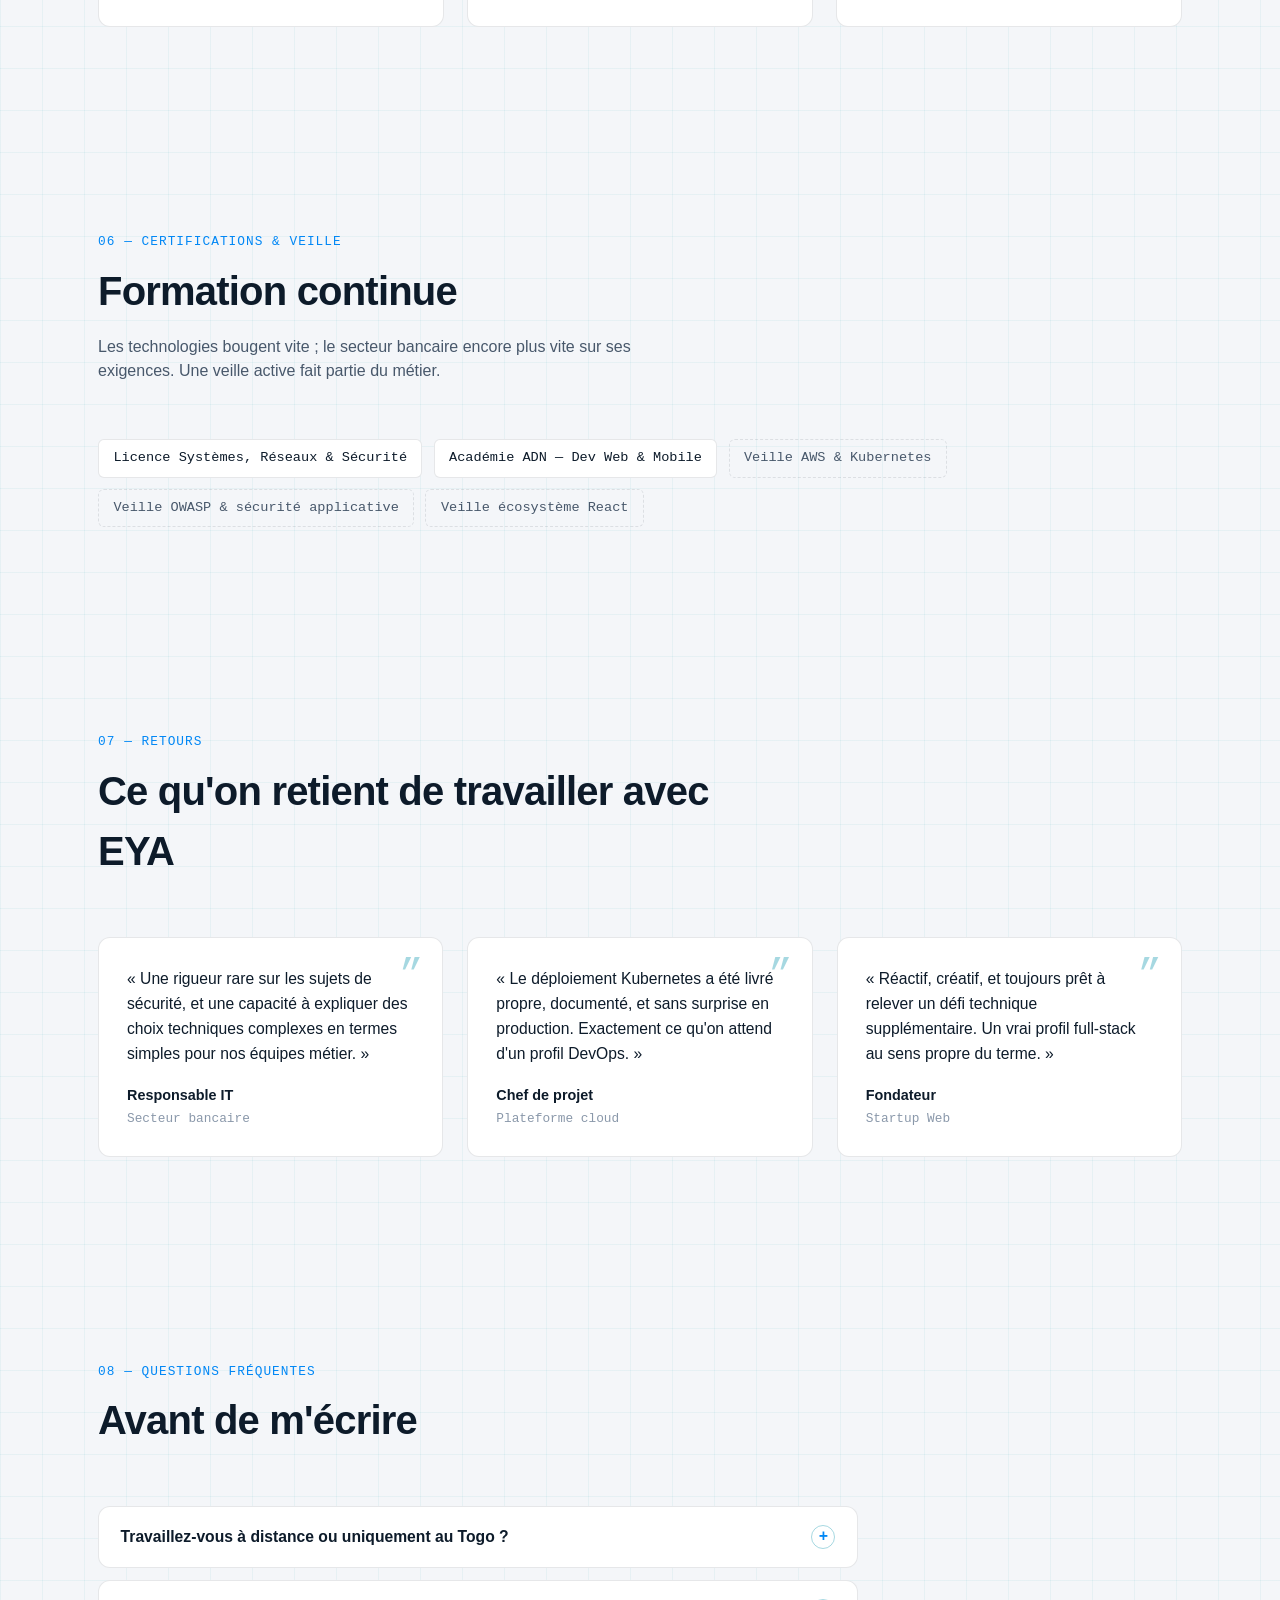
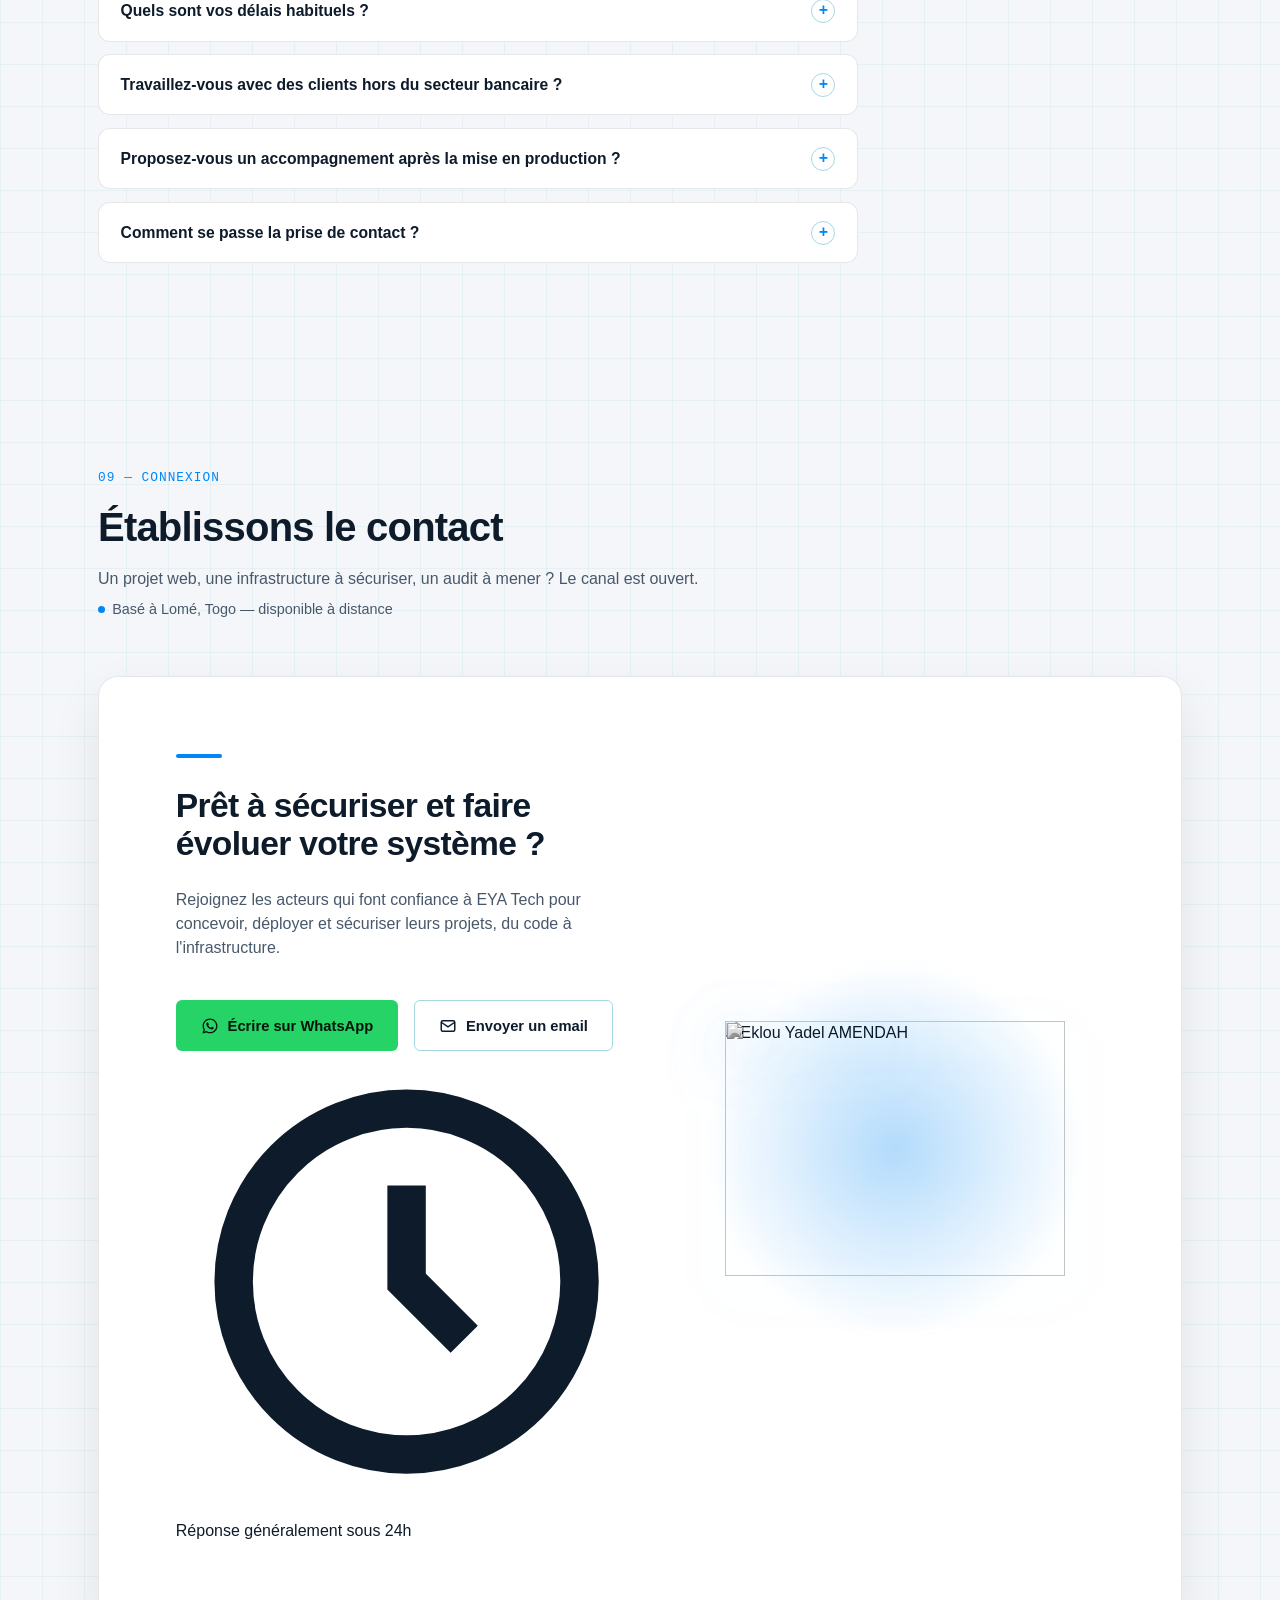
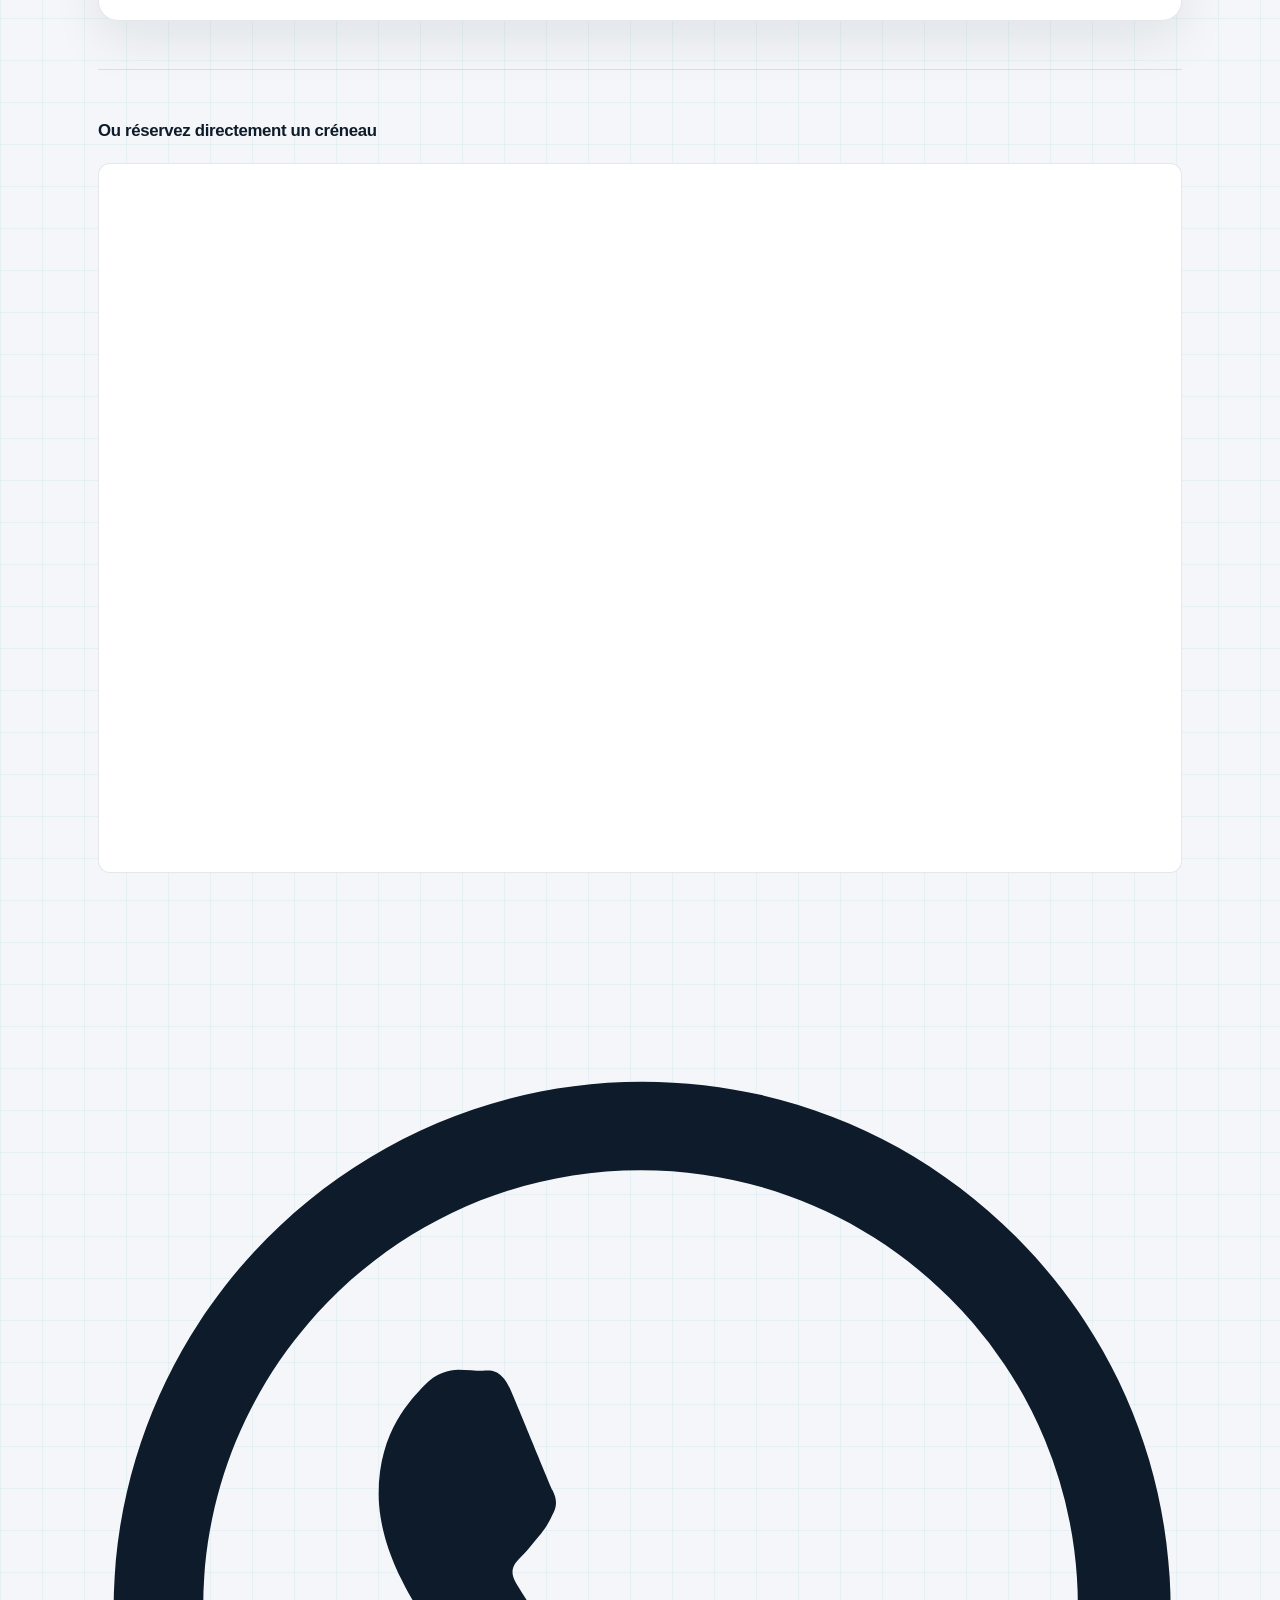
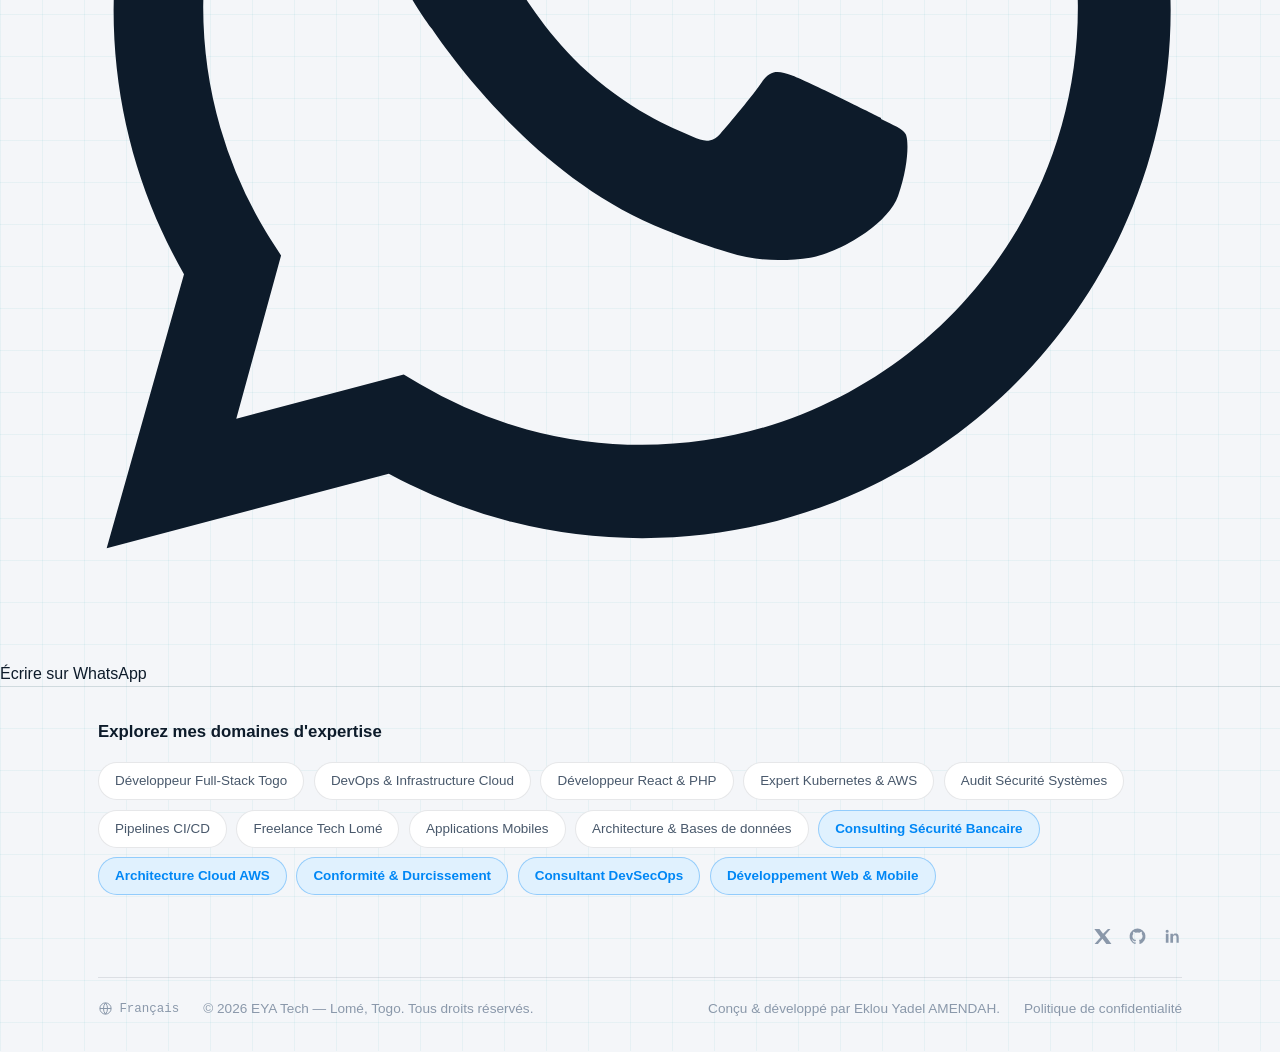
==== commit 22f7f7a5: "Add files via upload" ====
--- a/index.html
+++ b/index.html
@@ -2,9 +2,53 @@
 <html lang="fr">
 <head>
 <meta charset="UTF-8">
+<meta http-equiv="Content-Security-Policy" content="default-src 'self'; script-src 'self' 'unsafe-inline' https://*.calendly.com https://plausible.io; style-src 'self' 'unsafe-inline' https://fonts.googleapis.com https://*.calendly.com; font-src 'self' https://fonts.gstatic.com https://*.calendly.com; img-src 'self' data: https://*.calendly.com; frame-src https://*.calendly.com; connect-src 'self' https://*.calendly.com https://plausible.io; base-uri 'self'; form-action 'self';">
 <meta name="viewport" content="width=device-width, initial-scale=1.0">
 <title>EYA Tech — Eklou Yadel AMENDAH | Full-Stack, DevOps &amp; Cybersécurité</title>
-<meta name="description" content="Portfolio d'Eklou Yadel AMENDAH (EYA Tech) — Développeur Full-Stack, ingénieur DevOps et consultant en cybersécurité bancaire basé à Lomé, Togo.">
+<meta name="description" id="site-meta-desc" content="Portfolio d'Eklou Yadel AMENDAH (EYA Tech) — Développeur Full-Stack, ingénieur DevOps et consultant en cybersécurité bancaire basé à Lomé, Togo.">
+
+<!-- Open Graph (LinkedIn, WhatsApp, Facebook, Slack, Discord...) -->
+<meta property="og:type" content="website">
+<meta property="og:site_name" content="EYA Tech">
+<meta property="og:title" id="og-title" content="EYA Tech — Eklou Yadel AMENDAH | Full-Stack, DevOps & Cybersécurité">
+<meta property="og:description" id="og-description" content="Portfolio d'Eklou Yadel AMENDAH (EYA Tech) — Développeur Full-Stack, ingénieur DevOps et consultant en cybersécurité bancaire basé à Lomé, Togo.">
+<meta property="og:image" content="https://TON-DOMAINE.com/assets/og-image.png">
+<meta property="og:image:width" content="1200">
+<meta property="og:image:height" content="630">
+<meta property="og:url" content="https://TON-DOMAINE.com/">
+<link rel="canonical" href="https://TON-DOMAINE.com/">
+
+<script type="application/ld+json">
+{
+  "@context": "https://schema.org",
+  "@type": "Person",
+  "name": "Eklou Yadel AMENDAH",
+  "alternateName": "EYA",
+  "url": "https://TON-DOMAINE.com/",
+  "image": "https://TON-DOMAINE.com/assets/eya-photo.jpg",
+  "jobTitle": "Full-Stack Developer, DevOps Engineer & Banking Cybersecurity Consultant",
+  "worksFor": {
+    "@type": "Organization",
+    "name": "EYA Tech"
+  },
+  "address": {
+    "@type": "PostalAddress",
+    "addressLocality": "Lomé",
+    "addressCountry": "TG"
+  },
+  "email": "mailto:contact.eyatech@gmail.com",
+  "knowsAbout": ["Full-Stack Development", "DevOps", "Kubernetes", "AWS", "Banking Cybersecurity", "React", "PHP", "Python"],
+  "sameAs": []
+}
+</script>
+<meta property="og:locale" content="fr_FR">
+<meta property="og:locale:alternate" content="en_US">
+
+<!-- Twitter / X Card -->
+<meta name="twitter:card" content="summary_large_image">
+<meta name="twitter:title" id="twitter-title" content="EYA Tech — Eklou Yadel AMENDAH | Full-Stack, DevOps & Cybersécurité">
+<meta name="twitter:description" id="twitter-description" content="Portfolio d'Eklou Yadel AMENDAH (EYA Tech) — Développeur Full-Stack, ingénieur DevOps et consultant en cybersécurité bancaire basé à Lomé, Togo.">
+<meta name="twitter:image" content="https://TON-DOMAINE.com/assets/og-image.png">
 
 <link rel="preconnect" href="https://fonts.googleapis.com">
 <link rel="preconnect" href="https://fonts.gstatic.com" crossorigin>
@@ -19,6 +63,8 @@
 <link rel="apple-touch-icon" sizes="180x180" href="assets/apple-touch-icon.png">
 </head>
 <body data-theme="dark">
+
+<a href="#main-content" class="skip-link" data-i18n="skip.link">Aller au contenu principal</a>
 
 <!-- Circuit trace spine that runs behind the whole page -->
 <div class="pcb-spine" aria-hidden="true">
@@ -74,7 +120,7 @@
   </div>
 </header>
 
-<main>
+<main id="main-content">
 
   <!-- HERO -->
   <section class="hero">
@@ -113,7 +159,7 @@
           et la sécurité — sans jamais perdre le signal dans le bruit.
         </p>
         <div class="hero__cta">
-          <a href="https://wa.me/22892031583" target="_blank" rel="noopener" class="btn btn--primary">
+          <a href="#" data-link-b64="aHR0cHM6Ly93YS5tZS8yMjg5MjAzMTU4Mw==" target="_blank" rel="noopener" class="btn btn--primary">
             <svg viewBox="0 0 24 24" fill="currentColor" class="btn__icon"><path d="M12.04 2C6.58 2 2.13 6.45 2.13 11.91c0 1.75.46 3.45 1.32 4.95L2 22l5.29-1.4a9.9 9.9 0 0 0 4.75 1.21h.01c5.46 0 9.9-4.45 9.9-9.9 0-2.65-1.03-5.13-2.9-7C17.18 3.03 14.7 2 12.04 2Zm0 18.06a8.2 8.2 0 0 1-4.17-1.14l-.3-.18-3.14.83.84-3.06-.2-.31a8.15 8.15 0 0 1-1.26-4.35c0-4.51 3.68-8.19 8.2-8.19 2.19 0 4.25.85 5.8 2.4a8.13 8.13 0 0 1 2.4 5.8c0 4.52-3.68 8.2-8.17 8.2Zm4.48-6.13c-.24-.12-1.45-.72-1.68-.8-.22-.08-.39-.12-.55.12-.16.24-.63.8-.78.97-.14.16-.28.18-.53.06-.24-.12-1.03-.38-1.96-1.21-.72-.65-1.21-1.44-1.35-1.68-.14-.24-.01-.37.11-.49.11-.11.24-.28.36-.42.12-.14.16-.24.24-.4.08-.16.04-.3-.02-.42-.06-.12-.55-1.33-.76-1.82-.2-.48-.4-.42-.55-.42-.14 0-.3-.02-.46-.02s-.42.06-.64.3c-.22.24-.85.83-.85 2.03 0 1.2.87 2.36.99 2.52.12.16 1.72 2.63 4.17 3.69.58.25 1.04.4 1.39.51.59.19 1.12.16 1.54.1.47-.07 1.45-.59 1.65-1.16.2-.57.2-1.06.14-1.16-.06-.1-.22-.16-.46-.28Z"/></svg>
             <span data-i18n="hero.cta.whatsapp">Me contacter sur WhatsApp</span>
           </a>
@@ -288,41 +334,63 @@
         </div>
       </div>
 
-      <div class="schematic-wrap">
-        <div class="cap"><span data-i18n="schematic.cap">SCHEMA — PARCOURS.EYA</span><span>REV. 2026</span></div>
-        <svg viewBox="0 0 460 300" xmlns="http://www.w3.org/2000/svg">
-          <path class="trace-path"
-            d="M30 250 L30 190 L110 190 L110 130 L200 130 L200 70 L300 70 L300 130 L400 130 L400 190" />
-
-          <circle class="node-dot" cx="30" cy="250" r="7" style="animation-delay:0s" />
-          <circle class="node-dot" cx="110" cy="190" r="7" style="animation-delay:1.25s" />
-          <circle class="node-dot" cx="200" cy="130" r="7" style="animation-delay:2.6s" />
-          <circle class="node-dot" cx="300" cy="70" r="7" style="animation-delay:4.03s" />
-          <circle class="node-dot" cx="400" cy="130" r="7" style="animation-delay:5.46s" />
-          <circle class="node-dot node-dot--final" cx="400" cy="190" r="7" fill="var(--copper)" />
-
-          <circle class="flow-pulse" r="5">
-            <animateMotion dur="6s" repeatCount="indefinite"
-              path="M30 250 L30 190 L110 190 L110 130 L200 130 L200 70 L300 70 L300 130 L400 130 L400 190" />
-          </circle>
-
-          <text x="30" y="272" class="node-label" text-anchor="middle" data-i18n="schematic.n1.top">Lycée</text>
-          <text x="30" y="283" class="node-label strong" text-anchor="middle" data-i18n="schematic.n1.bottom">Électronique</text>
-
-          <text x="110" y="212" class="node-label" text-anchor="middle" data-i18n="schematic.n2.top">Université</text>
-          <text x="110" y="223" class="node-label strong" text-anchor="middle" data-i18n="schematic.n2.bottom">Réseaux · Sécurité</text>
-
-          <text x="200" y="152" class="node-label" text-anchor="middle" data-i18n="schematic.n3.top">Académie ADN</text>
-          <text x="200" y="163" class="node-label strong" text-anchor="middle" data-i18n="schematic.n3.bottom">Dev Web · Mobile</text>
-
-          <text x="300" y="52" class="node-label" text-anchor="middle" data-i18n="schematic.n4.top">5+ ans terrain</text>
-          <text x="300" y="63" class="node-label strong" text-anchor="middle" data-i18n="schematic.n4.bottom">Dev · Full-Stack</text>
-
-          <text x="400" y="152" class="node-label" text-anchor="middle">Cloud</text>
-          <text x="400" y="163" class="node-label strong" text-anchor="middle">DevOps</text>
-
-          <text x="400" y="212" class="node-label strong" text-anchor="middle" fill="var(--copper)" data-i18n="schematic.n6.bottom">→ Consultant &amp; Freelance</text>
-        </svg>
+      <div class="schematic-stack">
+        <div class="schematic-wrap">
+          <div class="cap"><span data-i18n="schematic.cap">SCHEMA — PARCOURS.EYA</span><span>REV. 2026</span></div>
+          <svg viewBox="0 0 460 300" xmlns="http://www.w3.org/2000/svg">
+            <path class="trace-path"
+              d="M30 250 L30 190 L110 190 L110 130 L200 130 L200 70 L300 70 L300 130 L400 130 L400 190" />
+
+            <circle class="node-dot" cx="30" cy="250" r="7" style="animation-delay:0s" />
+            <circle class="node-dot" cx="110" cy="190" r="7" style="animation-delay:1.25s" />
+            <circle class="node-dot" cx="200" cy="130" r="7" style="animation-delay:2.6s" />
+            <circle class="node-dot" cx="300" cy="70" r="7" style="animation-delay:4.03s" />
+            <circle class="node-dot" cx="400" cy="130" r="7" style="animation-delay:5.46s" />
+            <circle class="node-dot node-dot--final" cx="400" cy="190" r="7" fill="var(--copper)" />
+
+            <circle class="flow-pulse" r="5">
+              <animateMotion dur="6s" repeatCount="indefinite"
+                path="M30 250 L30 190 L110 190 L110 130 L200 130 L200 70 L300 70 L300 130 L400 130 L400 190" />
+            </circle>
+
+            <text x="30" y="272" class="node-label" text-anchor="middle" data-i18n="schematic.n1.top">Lycée</text>
+            <text x="30" y="283" class="node-label strong" text-anchor="middle" data-i18n="schematic.n1.bottom">Électronique</text>
+
+            <text x="110" y="212" class="node-label" text-anchor="middle" data-i18n="schematic.n2.top">Université</text>
+            <text x="110" y="223" class="node-label strong" text-anchor="middle" data-i18n="schematic.n2.bottom">Réseaux · Sécurité</text>
+
+            <text x="200" y="152" class="node-label" text-anchor="middle" data-i18n="schematic.n3.top">Académie ADN</text>
+            <text x="200" y="163" class="node-label strong" text-anchor="middle" data-i18n="schematic.n3.bottom">Dev Web · Mobile</text>
+
+            <text x="300" y="52" class="node-label" text-anchor="middle" data-i18n="schematic.n4.top">5+ ans terrain</text>
+            <text x="300" y="63" class="node-label strong" text-anchor="middle" data-i18n="schematic.n4.bottom">Dev · Full-Stack</text>
+
+            <text x="400" y="152" class="node-label" text-anchor="middle">Cloud</text>
+            <text x="400" y="163" class="node-label strong" text-anchor="middle">DevOps</text>
+
+            <text x="400" y="212" class="node-label strong" text-anchor="middle" fill="var(--copper)" data-i18n="schematic.n6.bottom">→ Consultant &amp; Freelance</text>
+          </svg>
+        </div>
+
+        <div class="status-card">
+          <div class="cap"><span data-i18n="status.cap">STATUS — AVAILABILITY.EYA</span><span>REV. 2026</span></div>
+          <div class="status-card__body">
+            <div class="status-card__clock-row">
+              <div>
+                <div class="status-card__time" id="status-clock">--:--</div>
+                <div class="status-card__city" data-i18n="status.city">Lomé, Togo</div>
+              </div>
+              <div class="status-card__tz">GMT+0</div>
+            </div>
+
+            <div class="status-card__overlap-label" data-i18n="status.overlap.label">Chevauchement horaire — Europe (Paris/Londres)</div>
+            <div class="status-card__overlap-bar">
+              <div class="status-card__overlap-fill"></div>
+              <div class="status-card__overlap-now" id="status-now-marker"></div>
+              <div class="status-card__overlap-marks"><span>00h</span><span>06h</span><span>12h</span><span>18h</span><span>24h</span></div>
+            </div>
+          </div>
+        </div>
       </div>
     </div>
   </section>
@@ -469,36 +537,90 @@
         <h3 data-i18n="experience.p1.title">Durcissement d'une plateforme bancaire</h3>
         <p data-i18n="experience.p1.desc">Audit de sécurité et mise en conformité d'une application critique pour un acteur du secteur bancaire.</p>
         <ul class="project-card__meta"><li data-i18n="experience.p1.m1">Sécurité</li><li data-i18n="experience.p1.m2">Audit</li><li data-i18n="experience.p1.m3">Conformité</li></ul>
+      
+        <button class="project-card__toggle" type="button" aria-expanded="false">
+          <span data-i18n="detail.toggle">Voir le détail</span>
+          <svg viewBox="0 0 24 24" fill="none" stroke="currentColor" stroke-width="2"><path d="m6 9 6 6 6-6"/></svg>
+        </button>
+        <div class="project-card__detail">
+          <p><strong data-i18n="detail.approach">Approche</strong> — <span data-i18n="experience.p1.approach">Audit initial des accès et de la surface d’attaque, priorisation des risques identifiés, puis plan de remédiation mis en œuvre en coordination avec les équipes internes.</span></p>
+          <p><strong data-i18n="detail.result">Résultat</strong> — <span data-i18n="experience.p1.result">Détails disponibles sur demande.</span></p>
+        </div>
       </article>
       <article class="project-card" data-category="devops">
         <div class="project-card__tag">DevOps</div>
         <h3 data-i18n="experience.p2.title">Orchestration de microservices</h3>
         <p data-i18n="experience.p2.desc">Déploiement et supervision d'une architecture microservices sur Kubernetes, avec pipelines CI/CD automatisés.</p>
         <ul class="project-card__meta"><li>Kubernetes</li><li>AWS</li><li>CI/CD</li></ul>
+      
+        <button class="project-card__toggle" type="button" aria-expanded="false">
+          <span data-i18n="detail.toggle">Voir le détail</span>
+          <svg viewBox="0 0 24 24" fill="none" stroke="currentColor" stroke-width="2"><path d="m6 9 6 6 6-6"/></svg>
+        </button>
+        <div class="project-card__detail">
+          <p><strong data-i18n="detail.approach">Approche</strong> — <span data-i18n="experience.p2.approach">Conteneurisation des services existants, définition des manifestes Kubernetes, puis mise en place de pipelines CI/CD pour des déploiements automatisés et traçables.</span></p>
+          <p><strong data-i18n="detail.result">Résultat</strong> — <span data-i18n="experience.p2.result">Détails disponibles sur demande.</span></p>
+        </div>
       </article>
       <article class="project-card" data-category="web">
         <div class="project-card__tag" data-i18n="experience.p3.tag">Web</div>
         <h3 data-i18n-html="experience.p3.title">Application Full-Stack React &amp; PHP</h3>
         <p data-i18n="experience.p3.desc">Conception et développement d'une application web complète, du back-end PHP à l'interface React.</p>
         <ul class="project-card__meta"><li>React</li><li>PHP</li><li data-i18n="experience.p3.m3">API REST</li></ul>
+      
+        <button class="project-card__toggle" type="button" aria-expanded="false">
+          <span data-i18n="detail.toggle">Voir le détail</span>
+          <svg viewBox="0 0 24 24" fill="none" stroke="currentColor" stroke-width="2"><path d="m6 9 6 6 6-6"/></svg>
+        </button>
+        <div class="project-card__detail">
+          <p><strong data-i18n="detail.approach">Approche</strong> — <span data-i18n="experience.p3.approach">Conception de l’architecture back-end (API REST en PHP), puis développement de l’interface React consommant cette API, avec tests à chaque étape.</span></p>
+          <p><strong data-i18n="detail.result">Résultat</strong> — <span data-i18n="experience.p3.result">Détails disponibles sur demande.</span></p>
+        </div>
       </article>
       <article class="project-card" data-category="web devops">
         <div class="project-card__tag" data-i18n="experience.p4.tag">Web · DevOps</div>
         <h3 data-i18n="experience.p4.title">Automatisation d'infrastructure cloud</h3>
         <p data-i18n="experience.p4.desc">Scripts Python pour l'automatisation du provisioning d'infrastructures sur AWS, intégrés à une interface de suivi.</p>
         <ul class="project-card__meta"><li>Python</li><li>AWS</li><li data-i18n="experience.p4.m3">Automatisation</li></ul>
+      
+        <button class="project-card__toggle" type="button" aria-expanded="false">
+          <span data-i18n="detail.toggle">Voir le détail</span>
+          <svg viewBox="0 0 24 24" fill="none" stroke="currentColor" stroke-width="2"><path d="m6 9 6 6 6-6"/></svg>
+        </button>
+        <div class="project-card__detail">
+          <p><strong data-i18n="detail.approach">Approche</strong> — <span data-i18n="experience.p4.approach">Scripts Python pour automatiser le provisioning des ressources AWS, avec une interface de suivi permettant de visualiser l’état de l’infrastructure en temps réel.</span></p>
+          <p><strong data-i18n="detail.result">Résultat</strong> — <span data-i18n="experience.p4.result">Détails disponibles sur demande.</span></p>
+        </div>
       </article>
       <article class="project-card" data-category="securite devops">
         <div class="project-card__tag" data-i18n="experience.p5.tag">Sécurité · DevOps</div>
         <h3 data-i18n-html="experience.p5.title">Supervision &amp; détection d'incidents</h3>
         <p data-i18n="experience.p5.desc">Mise en place d'un système de supervision et d'alertes pour anticiper les incidents de sécurité en production.</p>
         <ul class="project-card__meta"><li data-i18n="experience.p5.m1">Monitoring</li><li data-i18n="experience.p5.m2">Sécurité</li><li>Kubernetes</li></ul>
+      
+        <button class="project-card__toggle" type="button" aria-expanded="false">
+          <span data-i18n="detail.toggle">Voir le détail</span>
+          <svg viewBox="0 0 24 24" fill="none" stroke="currentColor" stroke-width="2"><path d="m6 9 6 6 6-6"/></svg>
+        </button>
+        <div class="project-card__detail">
+          <p><strong data-i18n="detail.approach">Approche</strong> — <span data-i18n="experience.p5.approach">Mise en place d’outils de supervision et de règles d’alerte adaptées, pour détecter les anomalies avant qu’elles n’impactent la production.</span></p>
+          <p><strong data-i18n="detail.result">Résultat</strong> — <span data-i18n="experience.p5.result">Détails disponibles sur demande.</span></p>
+        </div>
       </article>
       <article class="project-card" data-category="web">
         <div class="project-card__tag" data-i18n="experience.p6.tag">Web</div>
         <h3 data-i18n="experience.p6.title">Application mobile compagnon</h3>
         <p data-i18n="experience.p6.desc">Développement d'une application mobile connectée à l'API d'un service existant, pensée mobile-first.</p>
         <ul class="project-card__meta"><li data-i18n="experience.p6.m1">Mobile</li><li>React</li><li>API</li></ul>
+      
+        <button class="project-card__toggle" type="button" aria-expanded="false">
+          <span data-i18n="detail.toggle">Voir le détail</span>
+          <svg viewBox="0 0 24 24" fill="none" stroke="currentColor" stroke-width="2"><path d="m6 9 6 6 6-6"/></svg>
+        </button>
+        <div class="project-card__detail">
+          <p><strong data-i18n="detail.approach">Approche</strong> — <span data-i18n="experience.p6.approach">Développement mobile-first connecté à l’API existante, avec une attention particulière portée à la fluidité et à la fiabilité de la synchronisation des données.</span></p>
+          <p><strong data-i18n="detail.result">Résultat</strong> — <span data-i18n="experience.p6.result">Détails disponibles sur demande.</span></p>
+        </div>
       </article>
     </div>
   </section>
@@ -624,15 +746,19 @@
           <h3 class="cta-card__title" data-i18n="cta.title">Prêt à sécuriser et faire évoluer votre système ?</h3>
           <p class="cta-card__text" data-i18n="cta.text">Rejoignez les acteurs qui font confiance à EYA Tech pour concevoir, déployer et sécuriser leurs projets, du code à l'infrastructure.</p>
           <div class="cta-card__actions">
-            <a href="https://wa.me/22892031583" target="_blank" rel="noopener" class="btn btn--primary cta-card__btn cta-card__btn--whatsapp">
+            <a href="#" data-link-b64="aHR0cHM6Ly93YS5tZS8yMjg5MjAzMTU4Mw==" target="_blank" rel="noopener" class="btn btn--primary cta-card__btn cta-card__btn--whatsapp">
               <svg viewBox="0 0 24 24" fill="currentColor" class="btn__icon"><path d="M12.04 2C6.58 2 2.13 6.45 2.13 11.91c0 1.75.46 3.45 1.32 4.95L2 22l5.29-1.4a9.9 9.9 0 0 0 4.75 1.21h.01c5.46 0 9.9-4.45 9.9-9.9 0-2.65-1.03-5.13-2.9-7C17.18 3.03 14.7 2 12.04 2Zm0 18.06a8.2 8.2 0 0 1-4.17-1.14l-.3-.18-3.14.83.84-3.06-.2-.31a8.15 8.15 0 0 1-1.26-4.35c0-4.51 3.68-8.19 8.2-8.19 2.19 0 4.25.85 5.8 2.4a8.13 8.13 0 0 1 2.4 5.8c0 4.52-3.68 8.2-8.17 8.2Zm4.48-6.13c-.24-.12-1.45-.72-1.68-.8-.22-.08-.39-.12-.55.12-.16.24-.63.8-.78.97-.14.16-.28.18-.53.06-.24-.12-1.03-.38-1.96-1.21-.72-.65-1.21-1.44-1.35-1.68-.14-.24-.01-.37.11-.49.11-.11.24-.28.36-.42.12-.14.16-.24.24-.4.08-.16.04-.3-.02-.42-.06-.12-.55-1.33-.76-1.82-.2-.48-.4-.42-.55-.42-.14 0-.3-.02-.46-.02s-.42.06-.64.3c-.22.24-.85.83-.85 2.03 0 1.2.87 2.36.99 2.52.12.16 1.72 2.63 4.17 3.69.58.25 1.04.4 1.39.51.59.19 1.12.16 1.54.1.47-.07 1.45-.59 1.65-1.16.2-.57.2-1.06.14-1.16-.06-.1-.22-.16-.46-.28Z"/></svg>
               <span data-i18n="cta.btn1">Écrire sur WhatsApp</span>
             </a>
-            <a href="mailto:contact.eyatech@gmail.com" class="btn btn--ghost cta-card__btn">
+            <a href="#" data-link-b64="bWFpbHRvOmNvbnRhY3QuZXlhdGVjaEBnbWFpbC5jb20=" class="btn btn--ghost cta-card__btn">
               <svg viewBox="0 0 24 24" fill="none" stroke="currentColor" stroke-width="2" class="btn__icon"><rect x="3" y="5" width="18" height="14" rx="2"/><path d="m3 7 9 6 9-6"/></svg>
               <span data-i18n="cta.btn2">Envoyer un email</span>
             </a>
           </div>
+          <p class="cta-card__response-time">
+            <svg viewBox="0 0 24 24" fill="none" stroke="currentColor" stroke-width="2"><circle cx="12" cy="12" r="9"/><path d="M12 7v5l3 3"/></svg>
+            <span data-i18n="cta.response">Réponse généralement sous 24h</span>
+          </p>
         </div>
         <div class="cta-card__visual">
           <div class="cta-card__glow" aria-hidden="true"></div>
@@ -642,9 +768,18 @@
                 <path class="cta-blob-path" id="cta-blob-path" d="M-22,-3 C-18,-22 7,-25 18,-13 C30,-2 27,18 13,25 C-2,33 -20,24 -23,9 C-25,2 -25,-2 -22,-3 Z"/>
               </clipPath>
             </svg>
-            <img src="assets/eya-cta-photo.png" alt="Eklou Yadel AMENDAH" class="cta-card__photo cta-card__photo--color">
-            <img src="assets/eya-cta-photo.png" alt="" aria-hidden="true" class="cta-card__photo cta-card__photo--gray" id="cta-photo-gray">
-            <img src="assets/eya-cta-photo.png" alt="" aria-hidden="true" class="cta-card__photo cta-card__photo--patch" id="cta-photo-patch">
+            <picture>
+              <source srcset="assets/eya-cta-photo.webp" type="image/webp">
+              <img src="assets/eya-cta-photo.png" alt="Eklou Yadel AMENDAH" class="cta-card__photo cta-card__photo--color">
+            </picture>
+            <picture>
+              <source srcset="assets/eya-cta-photo.webp" type="image/webp">
+              <img src="assets/eya-cta-photo.png" alt="" aria-hidden="true" class="cta-card__photo cta-card__photo--gray" id="cta-photo-gray">
+            </picture>
+            <picture>
+              <source srcset="assets/eya-cta-photo.webp" type="image/webp">
+              <img src="assets/eya-cta-photo.png" alt="" aria-hidden="true" class="cta-card__photo cta-card__photo--patch" id="cta-photo-patch">
+            </picture>
           </div>
         </div>
       </div>
@@ -653,8 +788,9 @@
         <h3 class="calendly-block__title" data-i18n="contact.calendly.title">Ou réservez directement un créneau</h3>
         <div class="calendly-block__frame">
           <!-- Calendly inline widget begin -->
-          <div class="calendly-inline-widget" data-url="https://calendly.com/contact-eyatech" style="min-width:320px;height:700px;color-scheme:light;"></div>
-          <script type="text/javascript" src="https://assets.calendly.com/assets/external/widget.js" async></script>
+          <div class="calendly-inline-widget" id="calendly-widget" style="min-width:320px;height:700px;color-scheme:light;"></div>
+          <!-- Calendly's widget.js is loaded lazily by script.js only once this
+               section scrolls into view — see the "Lazy-load Calendly" block. -->
           <!-- Calendly inline widget end -->
         </div>
       </div>
@@ -662,6 +798,11 @@
   </section>
 
 </main>
+
+<a href="#" data-link-b64="aHR0cHM6Ly93YS5tZS8yMjg5MjAzMTU4Mw==" target="_blank" rel="noopener" class="mobile-sticky-cta">
+  <svg viewBox="0 0 24 24" fill="currentColor" class="mobile-sticky-cta__icon"><path d="M12.04 2C6.58 2 2.13 6.45 2.13 11.91c0 1.75.46 3.45 1.32 4.95L2 22l5.29-1.4a9.9 9.9 0 0 0 4.75 1.21h.01c5.46 0 9.9-4.45 9.9-9.9 0-2.65-1.03-5.13-2.9-7C17.18 3.03 14.7 2 12.04 2Zm0 18.06a8.2 8.2 0 0 1-4.17-1.14l-.3-.18-3.14.83.84-3.06-.2-.31a8.15 8.15 0 0 1-1.26-4.35c0-4.51 3.68-8.19 8.2-8.19 2.19 0 4.25.85 5.8 2.4a8.13 8.13 0 0 1 2.4 5.8c0 4.52-3.68 8.2-8.17 8.2Zm4.48-6.13c-.24-.12-1.45-.72-1.68-.8-.22-.08-.39-.12-.55.12-.16.24-.63.8-.78.97-.14.16-.28.18-.53.06-.24-.12-1.03-.38-1.96-1.21-.72-.65-1.21-1.44-1.35-1.68-.14-.24-.01-.37.11-.49.11-.11.24-.28.36-.42.12-.14.16-.24.24-.4.08-.16.04-.3-.02-.42-.06-.12-.55-1.33-.76-1.82-.2-.48-.4-.42-.55-.42-.14 0-.3-.02-.46-.02s-.42.06-.64.3c-.22.24-.85.83-.85 2.03 0 1.2.87 2.36.99 2.52.12.16 1.72 2.63 4.17 3.69.58.25 1.04.4 1.39.51.59.19 1.12.16 1.54.1.47-.07 1.45-.59 1.65-1.16.2-.57.2-1.06.14-1.16-.06-.1-.22-.16-.46-.28Z"/></svg>
+  <span data-i18n="mobile.cta">Écrire sur WhatsApp</span>
+</a>
 
 <button class="back-to-top" id="back-to-top" type="button" aria-label="Retour en haut">
   <svg viewBox="0 0 24 24" fill="none" stroke="currentColor" stroke-width="2"><path d="M12 19V5M5 12l7-7 7 7"/></svg>
@@ -714,10 +855,16 @@
       </span>
       <p class="site-footer__copy">© <span id="year"></span> EYA Tech — Lomé, Togo. <span data-i18n="footer.rights">Tous droits réservés.</span></p>
       <p class="site-footer__credits" data-i18n="footer.credits">Conçu &amp; développé par Eklou Yadel AMENDAH.</p>
+      <a href="privacy.html" class="site-footer__privacy" data-i18n="footer.privacy">Politique de confidentialité</a>
     </div>
 
   </div>
 </footer>
+
+<!-- Privacy-friendly analytics — no cookies, no personal data collected.
+     Replace "TON-DOMAINE.com" with your real domain once you have a
+     Plausible account set up (plausible.io) pointing to it. -->
+<script defer data-domain="TON-DOMAINE.com" src="https://plausible.io/js/script.js"></script>
 
 <script src="script.js"></script>
 </body>
--- a/style.css
+++ b/style.css
@@ -346,6 +346,17 @@
 .btn--ghost:hover{ border-color: var(--accent-2); background: color-mix(in srgb, var(--accent-2) 8%, transparent); }
 .btn--block{ width:100%; justify-content:center; }
 
+/* WhatsApp brand green stays constant across both themes — it should not
+   shift to blue just because --accent-2 changes in light mode. */
+.cta-card__btn--whatsapp{
+  background: #25D366; color: #04140A;
+  box-shadow: 0 0 0 0 rgba(37,211,102,.4);
+}
+.cta-card__btn--whatsapp:hover{
+  transform: translateY(-2px);
+  box-shadow: 0 10px 30px rgba(37,211,102,.3);
+}
+
 .hero__stack{
   display:flex; gap: clamp(1rem, 4vw, 2.5rem); flex-wrap:wrap; justify-content:center;
   margin-top: 1.5rem; padding-top: 1.5rem; border-top: 1px solid var(--line);
@@ -504,6 +515,35 @@
   border-radius: var(--radius-m);
   overflow: hidden;
 }
+.spec-sheet__photo-row{
+  display:flex; align-items:center; gap: 1rem;
+  padding: 1.2rem 1.35rem;
+  background: var(--bg-elevated-2);
+  border-bottom: 1px solid var(--line);
+}
+.spec-sheet__photo{
+  position: relative;
+  width: 64px; height: 64px;
+  flex-shrink: 0;
+}
+.spec-sheet__photo img{
+  width:100%; height:100%; object-fit:cover;
+  border-radius: 8px;
+  border: 2px solid var(--accent-2);
+  display:block;
+}
+.spec-sheet__photo .corner{
+  position:absolute; width:10px; height:10px;
+  border: 2px solid var(--accent-2);
+}
+.spec-sheet__photo .corner.tl{ top:-4px; left:-4px; border-right:none; border-bottom:none; }
+.spec-sheet__photo .corner.tr{ top:-4px; right:-4px; border-left:none; border-bottom:none; }
+.spec-sheet__photo .corner.bl{ bottom:-4px; left:-4px; border-right:none; border-top:none; }
+.spec-sheet__photo .corner.br{ bottom:-4px; right:-4px; border-left:none; border-top:none; }
+.spec-sheet__id{ display:flex; flex-direction:column; gap:.3rem; min-width:0; }
+.spec-sheet__id-name{ font-weight:700; font-size:1rem; color: var(--ink); }
+.spec-sheet__id-role{ font-family: var(--font-mono); font-size:.78rem; color: var(--accent-2); }
+
 .spec-sheet__header{
   display:flex; align-items:center; justify-content:space-between;
   padding: .95rem 1.35rem;
@@ -779,31 +819,96 @@
    ============================================================ */
 .contact__inner{ }
 .contact__lead{ color: var(--ink-dim); margin-top:.6rem; font-size:1rem; }
-.contact__grid{ display:grid; grid-template-columns: .8fr 1.2fr; gap: clamp(2rem, 5vw, 4rem); }
-
-.contact__direct{ display:flex; flex-direction:column; gap:1rem; }
-.contact__link{
-  display:flex; flex-direction:column; gap:.2rem;
-  padding: 1.1rem 1.3rem; border-radius: var(--radius-m);
-  background: var(--bg-elevated); border: 1px solid var(--line);
-  transition: border-color var(--dur-fast) var(--ease), transform var(--dur-fast) var(--ease);
-}
-.contact__link:hover{ border-color: var(--accent-2); transform: translateX(4px); }
-.contact__link-label{ font-family: var(--font-mono); font-size:.72rem; color: var(--ink-faint); text-transform:uppercase; letter-spacing:.05em; }
-.contact__link-value{ font-weight:600; }
 .contact__location{ color: var(--ink-dim); font-size:.9rem; display:flex; align-items:center; margin-top:.5rem; }
 
-.contact__form{ display:flex; flex-direction:column; gap:1.1rem; }
-.form-row{ display:flex; flex-direction:column; gap:.4rem; }
-.form-row label{ font-family: var(--font-mono); font-size:.78rem; color: var(--ink-dim); text-transform:uppercase; letter-spacing:.04em; }
-.form-row input, .form-row textarea{
-  font-family: var(--font-display); font-size:.95rem; color: var(--ink);
-  background: var(--bg-elevated); border: 1px solid var(--line); border-radius: var(--radius-s);
-  padding: .8rem 1rem; resize: vertical;
-  transition: border-color var(--dur-fast) var(--ease);
-}
-.form-row input:focus, .form-row textarea:focus{ border-color: var(--accent-2); }
-.form-note{ font-size:.85rem; color: var(--accent-2); min-height: 1.2em; }
+/* ---------- CTA card (inspired by the Allys "Ready to find" card) ---------- */
+.cta-card{
+  position: relative;
+  display: grid;
+  grid-template-columns: 1.1fr 1fr;
+  align-items: center;
+  gap: 3rem;
+  background: var(--bg-elevated);
+  border: 1px solid var(--line);
+  border-radius: var(--radius-l);
+  box-shadow: var(--shadow);
+  padding: clamp(2.5rem, 6vw, 5rem);
+  overflow: hidden;
+  margin-top: 2.5rem;
+  max-width: 1320px;
+  margin-left: auto;
+  margin-right: auto;
+}
+.cta-card__accent-bar{
+  display:block; width: 46px; height: 4px; border-radius: 999px;
+  background: var(--accent-2);
+  margin-bottom: 1.8rem;
+}
+.cta-card__title{
+  font-size: clamp(1.6rem, 3vw, 2.1rem);
+  line-height: 1.15;
+  color: var(--ink);
+  margin: 0 0 1.5rem;
+}
+.cta-card__text{
+  color: var(--ink-dim);
+  font-size: 1rem;
+  max-width: 46ch;
+  margin: 0 0 2.5rem;
+}
+.cta-card__actions{ display:flex; flex-wrap:wrap; gap: 1rem; }
+.cta-card__btn{ font-size:.92rem; }
+
+.cta-card__visual{
+  position: relative;
+  display:flex; align-items:center; justify-content:center;
+  min-height: 340px;
+}
+.cta-card__glow{
+  position:absolute;
+  width: 380px; height: 380px;
+  border-radius: 50%;
+  background: radial-gradient(circle, color-mix(in srgb, var(--accent-2) 30%, transparent) 0%, transparent 70%);
+  filter: blur(4px);
+}
+
+.cta-card__photo-wrap{
+  position: relative;
+  width: 340px;
+  max-width: 100%;
+  aspect-ratio: 559 / 420;
+  cursor: default;
+}
+.cta-card__photo{
+  position:absolute; inset:0;
+  width:100%; height:100%;
+  object-fit: contain;
+  display:block;
+  filter: drop-shadow(0 14px 32px color-mix(in srgb, var(--accent-2) 35%, transparent));
+}
+.cta-card__photo--gray{
+  filter: grayscale(100%) contrast(1.05) drop-shadow(0 14px 32px color-mix(in srgb, var(--accent-2) 35%, transparent));
+}
+.cta-card__photo--patch{
+  clip-path: url(#cta-blob-clip);
+  will-change: transform;
+}
+.cta-blob-path{
+  transform-box: fill-box;
+  transform-origin: center;
+  translate: -200px -200px;
+  scale: 0;
+  transition: scale .45s var(--ease), translate .08s linear;
+}
+
+@media (max-width: 780px){
+  .cta-card{ grid-template-columns: 1fr; text-align:center; }
+  .cta-card__accent-bar{ margin-left:auto; margin-right:auto; }
+  .cta-card__text{ margin-left:auto; margin-right:auto; }
+  .cta-card__actions{ justify-content:center; }
+  .cta-card__visual{ order:-1; min-height: 220px; }
+  .cta-card__photo-wrap{ width: 240px; }
+}
 
 .calendly-block{
   margin-top: 3rem;
@@ -927,7 +1032,7 @@
    Responsive
    ============================================================ */
 @media (max-width: 860px){
-  .about__grid, .contact__grid{ grid-template-columns: 1fr; }
+  .about__grid{ grid-template-columns: 1fr; }
   .stats-strip__inner{ grid-template-columns: repeat(2, 1fr); }
   .process__steps{ grid-template-columns: 1fr; gap: 1.75rem; }
   .process__steps::before{ display:none; }
